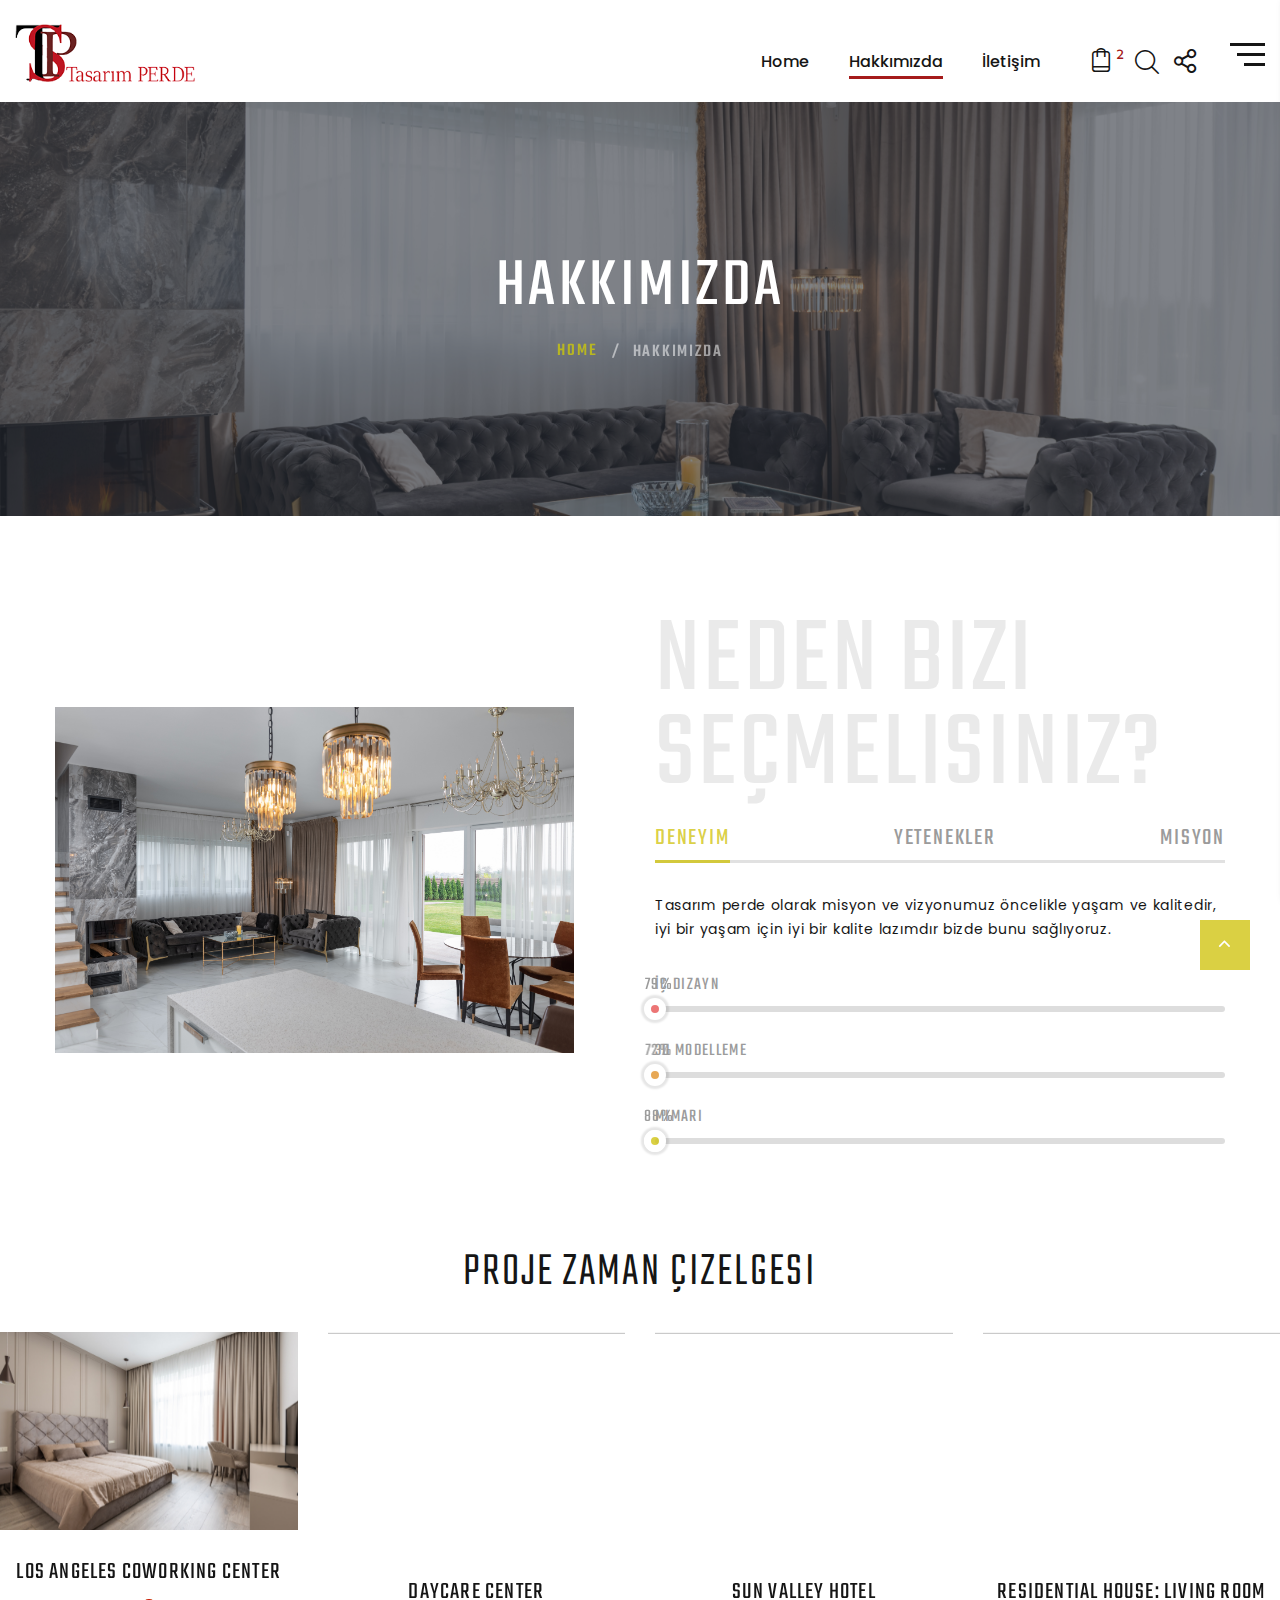
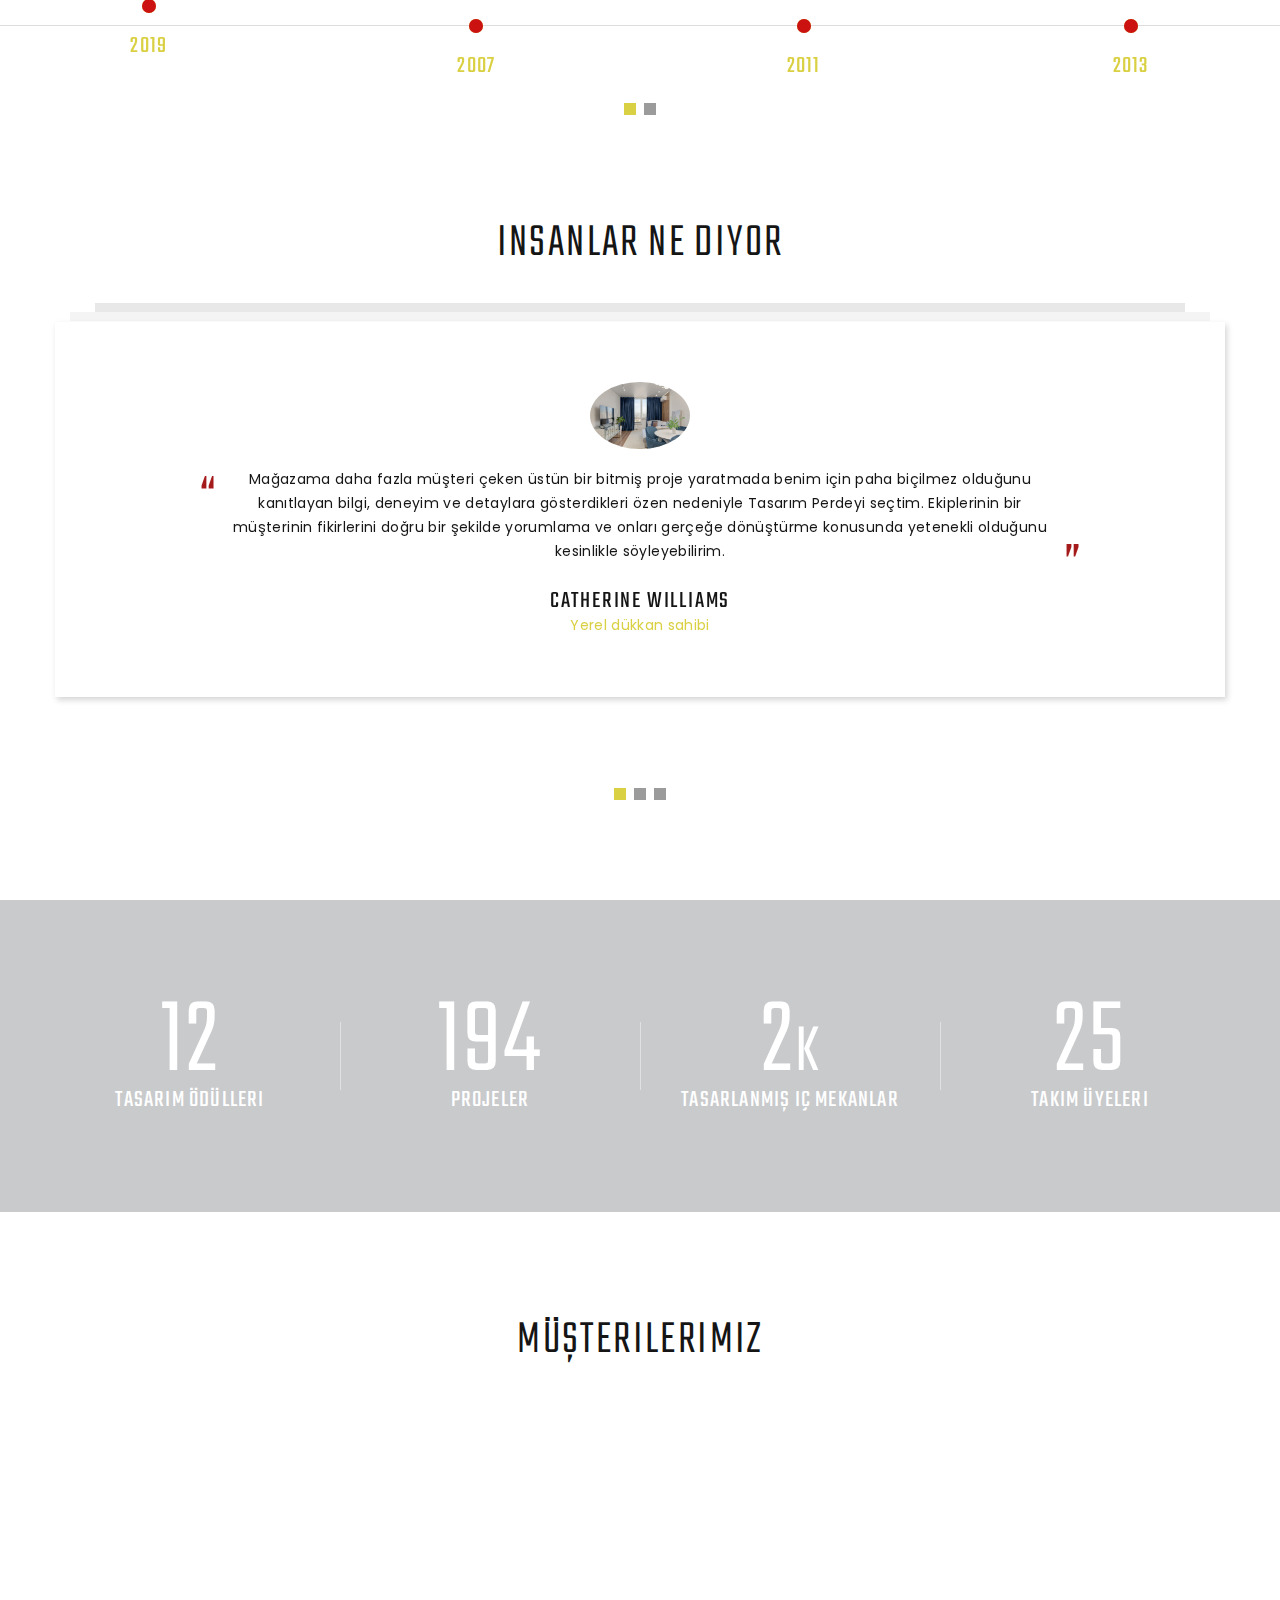
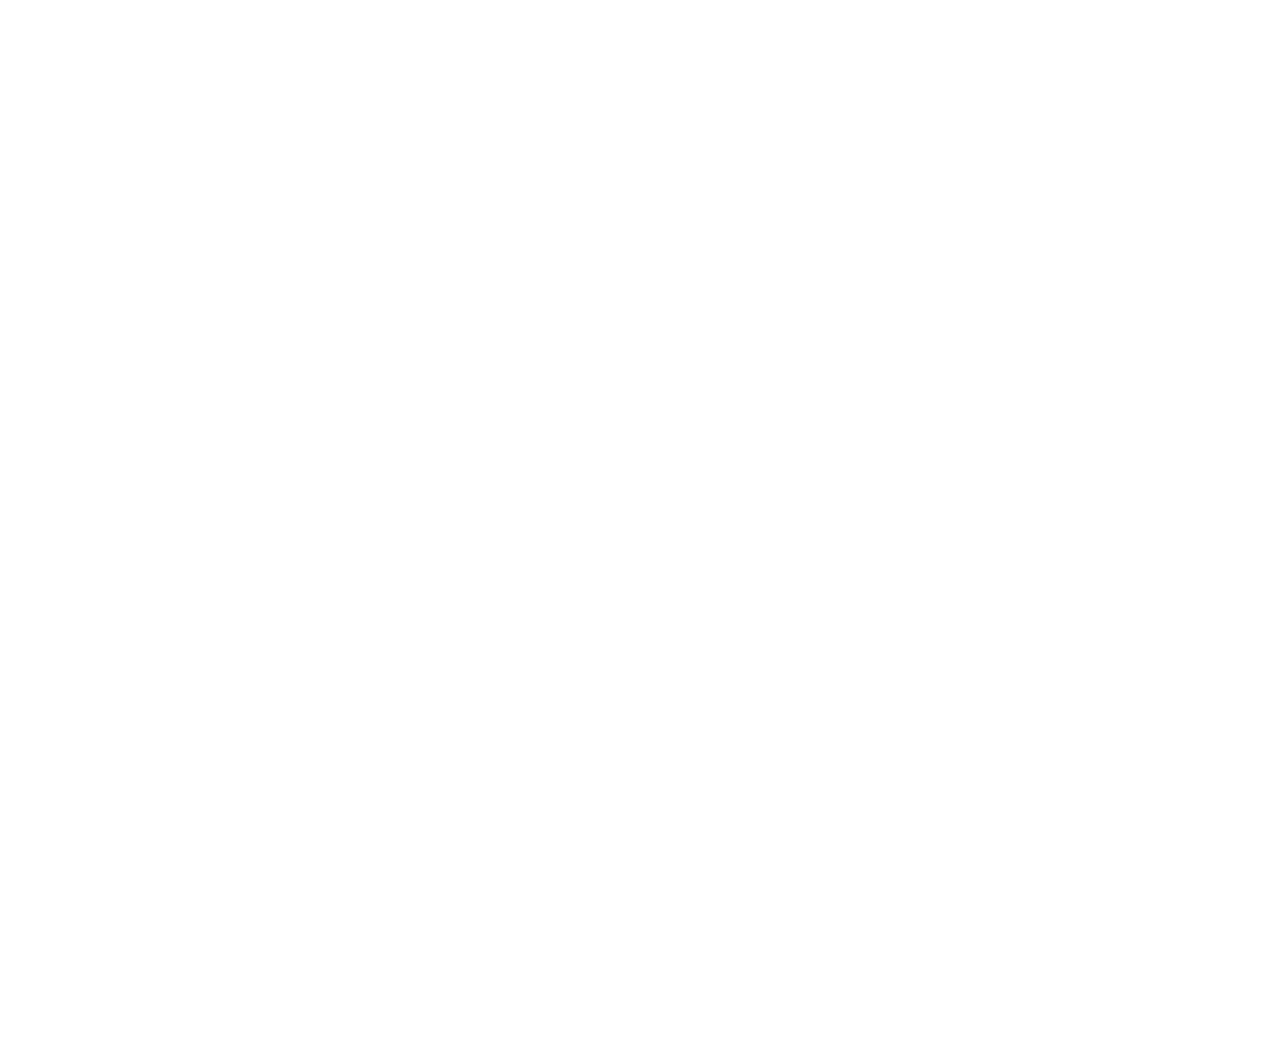
==== about-us.html @ 80cbb0f4 "tasarimperde-.github.io" ====
<!DOCTYPE html>
<html class="wide wow-animation" lang="en">
  <head>
    <title>Hakkımızda</title>
    <meta name="format-detection" content="telephone=no">
    <meta name="viewport" content="width=device-width, height=device-height, initial-scale=1.0, maximum-scale=1.0, user-scalable=0">
    <meta http-equiv="X-UA-Compatible" content="IE=edge">
    <meta charset="utf-8">
    <link rel="icon" href="images/favicon.ico" type="image/x-icon">
    <!-- Stylesheets-->
    <link rel="stylesheet" type="text/css" href="//fonts.googleapis.com/css?family=Poppins:400,500%7CTeko:300,400,500%7CMaven+Pro:500">
    <link rel="stylesheet" href="css/bootstrap.css">
    <link rel="stylesheet" href="css/fonts.css">
    <link rel="stylesheet" href="css/style.css">
    <!--[if lt IE 10]>
    <div style="background: #212121; padding: 10px 0; box-shadow: 3px 3px 5px 0 rgba(0,0,0,.3); clear: both; text-align:center; position: relative; z-index:1;"><a href="http://windows.microsoft.com/en-US/internet-explorer/"><img src="images/ie8-panel/warning_bar_0000_us.jpg" border="0" height="42" width="820" alt="You are using an outdated browser. For a faster, safer browsing Deneyim, upgrade for free today."></a></div>
    <script src="js/html5shiv.min.js"></script>
    <![endif]-->
  </head>
  <body>
    <div class="preloader">
      <div class="preloader-body">
        <div class="cssload-container"><span></span><span></span><span></span><span></span>
        </div>
      </div>
    </div>
    <div class="page">
      <!-- Top Banner<a class="section section-banner text-center d-none d-xl-block" href="https://www.templatemonster.com/intense-multipurpose-html-template.html" style="background-image: url(images/banner/banner-bg-02-1920x60.jpg); background-image: -webkit-image-set( url(images/banner/banner-bg-02-1920x60.jpg) 1x, url(images/banner/banner-bg-02-3840x120.jpg) 2x )" target="_blank"><img src="images/banner/banner-fg-02-1600x60.png" srcset="images/banner/banner-fg-02-1600x60.png 1x, images/banner/banner-fg-02-3200x120.png 2x" alt="" width="1600" height="310"></a>
      Page Header-->
      <header class="section page-header">
        <!-- RD Navbar-->
        <div class="rd-navbar-wrap">
          <nav class="rd-navbar rd-navbar-classic" data-layout="rd-navbar-fixed" data-sm-layout="rd-navbar-fixed" data-md-layout="rd-navbar-fixed" data-md-device-layout="rd-navbar-fixed" data-lg-layout="rd-navbar-static" data-lg-device-layout="rd-navbar-fixed" data-xl-layout="rd-navbar-static" data-xl-device-layout="rd-navbar-static" data-xxl-layout="rd-navbar-static" data-xxl-device-layout="rd-navbar-static" data-lg-stick-up-offset="46px" data-xl-stick-up-offset="46px" data-xxl-stick-up-offset="46px" data-lg-stick-up="true" data-xl-stick-up="true" data-xxl-stick-up="true">
            <div class="rd-navbar-main-outer">
              <div class="rd-navbar-main">
                <!-- RD Navbar Panel-->
                <div class="rd-navbar-panel">
                  <!-- RD Navbar Toggle-->
                  <button class="rd-navbar-toggle" data-rd-navbar-toggle=".rd-navbar-nav-wrap"><span></span></button>
                  <!-- RD Navbar Brand-->
                  <div class="rd-navbar-brand"><a class="brand" href="index.html"><img src="images/logo11.png" alt="" width="229" height="43"/></a></div>
                </div>
                <div class="rd-navbar-main-element">
                  <div class="rd-navbar-nav-wrap">
                    <!-- RD Navbar Basket-->
                    <div class="rd-navbar-basket-wrap">
                      <button class="rd-navbar-basket fl-bigmug-line-shopping198" data-rd-navbar-toggle=".cart-inline"><span>2</span></button>
                      <div class="cart-inline">
                        <div class="cart-inline-header">
                          <h5 class="cart-inline-title">Sepet:<span> 2</span> Ürünler</h5>
                          <h6 class="cart-inline-title">Toplam fiyat:<span> $1800</span></h6>
                        </div>
                        <div class="cart-inline-body">
                          <div class="cart-inline-item">
                            <div class="unit align-items-center">
                              <div class="unit-left"><a class="cart-inline-figure" href="#"><img src="images/pexels-max-vakhtbovych-6301174.jpg" alt="" width="100" height="100"/></a></div>
                              <div class="unit-body">
                                <h6 class="cart-inline-name"><a href="#">CB2 Coup Gri Ofis Koltuğu</a></h6>
                                <div>
                                  <div class="group-xs group-middle-custom">
                                    <div class="table-cart-stepper">
                                      <input class="form-input" type="number" data-zeros="true" value="1" min="1" max="1000"/>
                                    </div>
                                    <h6 class="cart-inline-title">$1550</h6>
                                  </div>
                                </div>
                              </div>
                            </div>
                          </div>
                          <div class="cart-inline-item">
                            <div class="unit align-items-center">
                              <div class="unit-left"><a class="cart-inline-figure" href="#"><img src="images/pexels-max-vakhtbovych-6301169.jpg" alt="" width="100" height="100"/></a></div>
                              <div class="unit-body">
                                <h6 class="cart-inline-name"><a href="#">Püsküllü Fon Perde</a></h6>
                                <div>
                                  <div class="group-xs group-middle-custom">
                                    <div class="table-cart-stepper">
                                      <input class="form-input" type="number" data-zeros="true" value="1" min="1" max="1000"/>
                                    </div>
                                    <h6 class="cart-inline-title">$1760</h6>
                                  </div>
                                </div>
                              </div>
                            </div>
                          </div>
                        </div>
                        <div class="cart-inline-footer">
                          <div class="group-sm"><a class="button button-md button-default-outline-2 button-wapasha" href="#">Go to cart</a><a class="button button-md button-primary button-pipaluk" href="#">Checkout</a></div>
                        </div>
                      </div>
                    </div>
                    <!-- RD Navbar Search-->
                    <div class="rd-navbar-search">
                      <button class="rd-navbar-search-toggle" data-rd-navbar-toggle=".rd-navbar-search"><span></span></button>
                      <form class="rd-search" action="#" method="GET">
                        <div class="form-wrap">
                          <label class="form-label" for="rd-navbar-search-form-input">Search...</label>
                          <input class="rd-navbar-search-form-input form-input" id="rd-navbar-search-form-input" type="text" name="s" autocomplete="off"/>
                        </div>
                        <button class="rd-search-form-submit fl-bigmug-line-search74" type="submit"></button>
                      </form>
                    </div>
                    <!-- RD Navbar Share-->
                    <div class="rd-navbar-share fl-bigmug-line-share27" data-rd-navbar-toggle=".rd-navbar-share-list">
                      <ul class="list-inline rd-navbar-share-list">
                        <li class="rd-navbar-share-list-item"><a class="icon fa fa-facebook" href="#"></a></li>
                        <li class="rd-navbar-share-list-item"><a class="icon fa fa-twitter" href="#"></a></li>
                        <li class="rd-navbar-share-list-item"><a class="icon fa fa-google-plus" href="#"></a></li>
                        <li class="rd-navbar-share-list-item"><a class="icon fa fa-instagram" href="#"></a></li>
                      </ul><a class="rd-navbar-basket rd-navbar-basket-mobile fl-bigmug-line-shopping198" href="cart-page.html"><span>2</span></a>
                    </div>
                    <!-- RD Navbar Nav-->
                    <ul class="rd-navbar-nav">
                      <li class="rd-nav-item"><a class="rd-nav-link" href="index.html">Home</a>
                      </li>
                      <li class="rd-nav-item active"><a class="rd-nav-link" href="about-us.html">Hakkımızda</a>
                      </li>
                      <li class="rd-nav-item"><a class="rd-nav-link" href="contact-us.html">İletişim</a>
                      </li>
                    </ul>
                  </div>
                  <div class="rd-navbar-project-hamburger" data-rd-navbar-toggle=".rd-navbar-main">
                    <div class="project-hamburger"><span class="project-hamburger-arrow-top"></span><span class="project-hamburger-arrow-center"></span><span class="project-hamburger-arrow-bottom"></span></div>
                    <div class="project-close"><span></span><span></span></div>
                  </div>
                </div>
                <div class="rd-navbar-project rd-navbar-classic-project">
                  <h4 class="text-spacing-50">Çlışmalarımız</h4>
                  <div class="rd-navbar-project-content rd-navbar-classic-project-content">
                    <div class="row" data-lightgallery="group">
                      <div class="col-12">
                        <!-- Thumbnail Classic-->
                        <article class="thumbnail thumbnail-mary">
                          <div class="thumbnail-mary-figure"><img src="images/pexels-max-vakhtbovych-6301174.jpg" alt="" width="330" height="240"/>
                          </div>
                          <div class="thumbnail-mary-caption"><a class="icon fl-bigmug-line-zoom60" href="images/pexels-max-vakhtbovych-6301174.jpg" data-lightgallery="item"><img src="images/pexels-max-vakhtbovych-6301174.jpg" alt="" width="330" height="240"/></a>
                          </div>
                        </article>
                      </div>
                      <div class="col-12">
                        <!-- Thumbnail Classic-->
                        <article class="thumbnail thumbnail-mary">
                          <div class="thumbnail-mary-figure"><img src="images/pexels-max-vakhtbovych-6301169.jpg" alt="" width="330" height="240"/>
                          </div>
                          <div class="thumbnail-mary-caption"><a class="icon fl-bigmug-line-zoom60" href="images/pexels-max-vakhtbovych-6301169.jpg" data-lightgallery="item"><img src="images/pexels-max-vakhtbovych-6301169.jpg" alt="" width="330" height="240"/></a>
                          </div>
                        </article>
                      </div>
                      <div class="col-12">
                        <!-- Thumbnail Classic-->
                        <article class="thumbnail thumbnail-mary">
                          <div class="thumbnail-mary-figure"><img src="images/pexels-max-vakhtbovych-6782473.jpg" alt="" width="330" height="240"/>
                          </div>
                          <div class="thumbnail-mary-caption"><a class="icon fl-bigmug-line-zoom60" href="images/pexels-max-vakhtbovych-6782473.jpg" data-lightgallery="item"><img src="images/pexels-max-vakhtbovych-6782473.jpg" alt="" width="330" height="240"/></a>
                          </div>
                        </article>
                      </div>
                      <div class="col-12">
                        <!-- Thumbnail Classic-->
                        <article class="thumbnail thumbnail-mary">
                          <div class="thumbnail-mary-figure"><img src="images/pexels-max-vakhtbovych-6585599.jpg" alt="" width="330" height="240"/>
                          </div>
                          <div class="thumbnail-mary-caption"><a class="icon fl-bigmug-line-zoom60" href="images/pexels-max-vakhtbovych-6585599.jpg" data-lightgallery="item"><img src="images/pexels-max-vakhtbovych-6585599.jpg" alt="" width="330" height="240"/></a>
                          </div>
                        </article>
                      </div>
                      <div class="col-12">
                        <!-- Thumbnail Classic-->
                        <article class="thumbnail thumbnail-mary">
                          <div class="thumbnail-mary-figure"><img src="images/pexels-max-vakhtbovych-6077368.jpg" alt="" width="330" height="240"/>
                          </div>
                          <div class="thumbnail-mary-caption"><a class="icon fl-bigmug-line-zoom60" href="images/pexels-max-vakhtbovych-6077368.jpg" data-lightgallery="item"><img src="images/pexels-max-vakhtbovych-6077368.jpg" alt="" width="330" height="240"/></a>
                          </div>
                        </article>
                      </div>
                    </div>
                  </div>
                </div>
              </div>
            </div>
          </nav>
        </div>
      </header>
      <!-- Breadcrumbs -->
      <section class="breadcrumbs-custom-inset">
        <div class="breadcrumbs-custom context-dark bg-overlay-60">
          <div class="container">
            <h2 class="breadcrumbs-custom-title">Hakkımızda</h2>
            <ul class="breadcrumbs-custom-path">
              <li><a href="index.html">Home</a></li>
              <li class="active">Hakkımızda</li>
            </ul>
          </div>
          <div class="box-position" style="background-image: url(images/pexels-max-vakhtbovych-6301174.jpg);"></div>
        </div>
      </section>
      <!-- Why choose us-->
      <section class="section section-sm section-first bg-default text-md-left">
        <div class="container">
          <div class="row row-50 justify-content-center align-items-xl-center">
            <div class="col-md-10 col-lg-5 col-xl-6"><img src="images/pexels-max-vakhtbovych-6301180.jpg" alt="" width="519" height="564"/>
            </div>
            <div class="col-md-10 col-lg-7 col-xl-6">
              <h1 class="text-spacing-25 font-weight-normal title-opacity-9">Neden bizi seçmelisiniz?</h1>
              <!-- Bootstrap tabs-->
              <div class="tabs-custom tabs-horizontal tabs-line" id="tabs-4">
                <!-- Nav tabs-->
                <ul class="nav nav-tabs">
                  <li class="nav-item" role="presentation"><a class="nav-link active" href="#tabs-4-1" data-toggle="tab">Deneyim</a></li>
                  <li class="nav-item" role="presentation"><a class="nav-link" href="#tabs-4-2" data-toggle="tab">Yetenekler</a></li>
                  <li class="nav-item" role="presentation"><a class="nav-link" href="#tabs-4-3" data-toggle="tab">Misyon</a></li>
                </ul>
                <!-- Tab panes-->
                <div class="tab-content">
                  <div class="tab-pane fade show active" id="tabs-4-1">
                    <p>Tasarım perde olarak misyon ve vizyonumuz öncelikle yaşam ve kalitedir, iyi bir yaşam için iyi bir kalite lazımdır bizde bunu sağlıyoruz.</p>
                    <!-- Linear progress bar-->
                    <article class="progress-linear progress-secondary">
                      <div class="progress-header">
                        <p>İç dizayn</p>
                      </div>
                      <div class="progress-bar-linear-wrap">
                        <div class="progress-bar-linear"><span class="progress-value">79</span><span class="progress-marker"></span></div>
                      </div>
                    </article>
                    <!-- Linear progress bar-->
                    <article class="progress-linear progress-orange">
                      <div class="progress-header">
                        <p>3D modelleme</p>
                      </div>
                      <div class="progress-bar-linear-wrap">
                        <div class="progress-bar-linear"><span class="progress-value">72</span><span class="progress-marker"></span></div>
                      </div>
                    </article>
                    <!-- Linear progress bar-->
                    <article class="progress-linear">
                      <div class="progress-header">
                        <p>Mimari</p>
                      </div>
                      <div class="progress-bar-linear-wrap">
                        <div class="progress-bar-linear"><span class="progress-value">88</span><span class="progress-marker"></span></div>
                      </div>
                    </article>
                  </div>
                  <div class="tab-pane fade" id="tabs-4-2">
                    <div class="row row-40 justify-content-center text-center inset-top-10">
                      <div class="col-sm-4">
                        <!-- Circle Progress Bar-->
                        <div class="progress-bar-circle" data-value="0.87" data-gradient="#ec7575" data-empty-fill="transparent" data-size="150" data-thickness="12" data-reverse="true"><span></span></div>
                        <p class="progress-bar-circle-title">İç dizayn</p>
                      </div>
                      <div class="col-sm-4">
                        <!-- Circle Progress Bar-->
                        <div class="progress-bar-circle" data-value="0.74" data-gradient="#e7a855" data-empty-fill="transparent" data-size="150" data-thickness="12" data-reverse="true"><span></span></div>
                        <p class="progress-bar-circle-title">Mimari</p>
                      </div>
                      <div class="col-sm-4">
                        <!-- Circle Progress Bar-->
                        <div class="progress-bar-circle" data-value="0.99" data-gradient="#50ba87" data-empty-fill="transparent" data-size="150" data-thickness="12" data-reverse="true"><span></span></div>
                        <p class="progress-bar-circle-title">Alan planlaması</p>
                      </div>
                    </div>
                    <div class="group-md group-middle"><a class="button button-width-xl-230 button-primary button-pipaluk" href="#">Get in touch</a><a class="button button-width-xl-310 button-default-outline button-wapasha" href="#">Sunumu indir</a></div>
                  </div>
                  <div class="tab-pane fade" id="tabs-4-3">
                    <p>Misyonumuz basit; ilham ve tasarım yoluyla güzel evler ve ortamlar yaratmak için insanlarla birlikte çalışmak. Sizi ve projenizi anlamak için zaman ayıracağız ve ardından size uygun bir plan tasarlayacağız.</p>
                    <div class="text-center text-sm-left offset-top-30">
                      <ul class="row-16 list-0 list-custom list-marked list-marked-sm list-marked-secondary">
                        <li>İç dizayn</li>
                        <li>Alan planlaması</li>
                        <li>Dekorasyon hizmetleri</li>
                        <li>Boya danışmanlığı</li>
                        <li>Mobilya seçimleri</li>
                        <li>oda düzenleri</li>
                      </ul>
                    </div>
                    <div class="group-md group-middle"><a class="button button-width-xl-230 button-primary button-pipaluk" href="#">Get in touch</a><a class="button button-width-xl-310 button-default-outline button-wapasha" href="#">Sunumu indir</a></div>
                  </div>
                </div>
              </div>
            </div>
          </div>
        </div>
      </section>

      <!-- Latest Projeler-->
      <section class="section section-sm section-fluid bg-default">
        <div class="container">
          <h3>Proje zaman çizelgesi</h3>
        </div>
        <!-- Owl Carousel-->
        <div class="owl-carousel owl-classic owl-timeline" data-items="1" data-md-items="2" data-lg-items="3" data-xl-items="4" data-margin="30" data-autoplay="true" data-nav="true" data-dots="true">
          <div class="owl-item">
            <!-- Thumbnail Classic-->
            <article class="thumbnail thumbnail-mary thumbnail-md">
              <div class="thumbnail-mary-figure"><img src="images/pexels-max-vakhtbovych-6782473.jpg" alt="" width="420" height="308"/>
              </div>
              <div class="thumbnail-mary-caption"><a class="icon fl-bigmug-line-zoom60" href="images/pexels-max-vakhtbovych-6782473.jpg" data-lightgallery="item"><img src="images/pexels-max-vakhtbovych-6782473.jpg" alt="" width="420" height="308"/></a>
              </div>
            </article>
            <div class="thumbnail-mary-description">
              <h5 class="thumbnail-mary-project"><a href="#">Los Angeles coworking center</a></h5><span class="thumbnail-mary-decor"></span>
              <h5 class="thumbnail-mary-time">
                <time datetime="2019">2019</time>
              </h5>
            </div>
          </div>
          <div class="owl-item">
            <!-- Thumbnail Classic-->
            <article class="thumbnail thumbnail-mary thumbnail-md">
              <div class="thumbnail-mary-figure"><img src="images/pexels-max-vakhtbovych-7061404.jpg" alt="" width="420" height="308"/>
              </div>
              <div class="thumbnail-mary-caption"><a class="icon fl-bigmug-line-zoom60" href="images/pexels-max-vakhtbovych-7061404.jpg" data-lightgallery="item"><img src="images/pexels-max-vakhtbovych-7061404.jpg" alt="" width="420" height="308"/></a>
              </div>
            </article>
            <div class="thumbnail-mary-description">
              <h5 class="thumbnail-mary-project"><a href="#">daycare center</a></h5><span class="thumbnail-mary-decor"></span>
              <h5 class="thumbnail-mary-time">
                <time datetime="2007">2007</time>
              </h5>
            </div>
          </div>
          <div class="owl-item">
            <!-- Thumbnail Classic-->
            <article class="thumbnail thumbnail-mary thumbnail-md">
              <div class="thumbnail-mary-figure"><img src="images/pexels-max-vakhtbovych-6957097.jpg" alt="" width="420" height="308"/>
              </div>
              <div class="thumbnail-mary-caption"><a class="icon fl-bigmug-line-zoom60" href="images/pexels-max-vakhtbovych-6957097.jpg" data-lightgallery="item"><img src="images/pexels-max-vakhtbovych-6957097.jpg" alt="" width="420" height="308"/></a>
              </div>
            </article>
            <div class="thumbnail-mary-description">
              <h5 class="thumbnail-mary-project"><a href="#">Sun valley hotel</a></h5><span class="thumbnail-mary-decor"></span>
              <h5 class="thumbnail-mary-time">
                <time datetime="2011">2011</time>
              </h5>
            </div>
          </div>
          <div class="owl-item">
            <!-- Thumbnail Classic-->
            <article class="thumbnail thumbnail-mary thumbnail-md">
              <div class="thumbnail-mary-figure"><img src="images/pexels-max-vakhtbovych-6058444.jpg" alt="" width="420" height="308"/>
              </div>
              <div class="thumbnail-mary-caption"><a class="icon fl-bigmug-line-zoom60" href="images/pexels-max-vakhtbovych-6058444.jpg" data-lightgallery="item"><img src="images/pexels-max-vakhtbovych-6058444.jpg" alt="" width="420" height="308"/></a>
              </div>
            </article>
            <div class="thumbnail-mary-description">
              <h5 class="thumbnail-mary-project"><a href="#">Residential house: living room</a></h5><span class="thumbnail-mary-decor"></span>
              <h5 class="thumbnail-mary-time">
                <time datetime="2013">2013</time>
              </h5>
            </div>
          </div>
          <div class="owl-item">
            <!-- Thumbnail Classic-->
            <article class="thumbnail thumbnail-mary thumbnail-md">
              <div class="thumbnail-mary-figure"><img src="images/pexels-max-vakhtbovych-8082311.jpg" alt="" width="420" height="308"/>
              </div>
              <div class="thumbnail-mary-caption"><a class="icon fl-bigmug-line-zoom60" href="images/pexels-max-vakhtbovych-8082311.jpg" data-lightgallery="item"><img src="images/pexels-max-vakhtbovych-8082311.jpg" alt="" width="420" height="308"/></a>
              </div>
            </article>
            <div class="thumbnail-mary-description">
              <h5 class="thumbnail-mary-project"><a href="#">Social Center</a></h5><span class="thumbnail-mary-decor"></span>
              <h5 class="thumbnail-mary-time">
                <time datetime="2014">2014</time>
              </h5>
            </div>
          </div>
          <div class="owl-item">
            <!-- Thumbnail Classic-->
            <article class="thumbnail thumbnail-mary thumbnail-md">
              <div class="thumbnail-mary-figure"><img src="images/pexels-cottonbro-studio-7507134.jpg" alt="" width="420" height="308"/>
              </div>
              <div class="thumbnail-mary-caption"><a class="icon fl-bigmug-line-zoom60" href="images/pexels-cottonbro-studio-7507134.jpg" data-lightgallery="item"><img src="images/pexels-cottonbro-studio-7507134.jpg" alt="" width="420" height="308"/></a>
              </div>
            </article>
            <div class="thumbnail-mary-description">
              <h5 class="thumbnail-mary-project"><a href="#">Small Kitchen</a></h5><span class="thumbnail-mary-decor"></span>
              <h5 class="thumbnail-mary-time">
                <time datetime="2017">2017</time>
              </h5>
            </div>
          </div>
        </div>
      </section>

      <!-- insanlar ne diyor-->
      <section class="section section-sm section-last bg-default">
        <div class="container">
          <h3>insanlar ne diyor</h3>
          <!-- Owl Carousel-->
          <div class="owl-carousel owl-modern" data-items="1" data-stage-padding="15" data-margin="30" data-dots="true" data-animation-in="fadeIn" data-animation-out="fadeOut" data-autoplay="true">
            <!-- Quote Lisa-->
            <article class="quote-lisa">
              <div class="quote-lisa-body"><a class="quote-lisa-figure" href="#"><img class="img-circles" src="images/pexels-max-vakhtbovych-11701153.jpg" alt="" width="100" height="100"/></a>
                <div class="quote-lisa-text">
                  <p class="q">Mağazama daha fazla müşteri çeken üstün bir bitmiş proje yaratmada benim için paha biçilmez olduğunu kanıtlayan bilgi, deneyim ve detaylara gösterdikleri özen nedeniyle Tasarım Perdeyi seçtim. Ekiplerinin bir müşterinin fikirlerini doğru bir şekilde yorumlama ve onları gerçeğe dönüştürme konusunda yetenekli olduğunu kesinlikle söyleyebilirim.</p>
                </div>
                <h5 class="quote-lisa-cite"><a href="#">Catherine Williams</a></h5>
                <p class="quote-lisa-status">Yerel dükkan sahibi</p>
              </div>
            </article>
            <!-- Quote Lisa-->
            <article class="quote-lisa">
              <div class="quote-lisa-body"><a class="quote-lisa-figure" href="#"><img class="img-circles" src="images/pexels-vlada-karpovich-7902907.jpg" alt="" width="100" height="100"/></a>
                <div class="quote-lisa-text">
                  <p class="q">Bu ajans bana şiddetle tavsiye edildi. Bu firmanın masaya getirdiği hassasiyet, bilgi, vizyon ve nihai uygulama muazzamdı. Müşterileri için sürekli olarak en yüksek kalitenin yanı sıra estetik açıdan güzel çözümler sunan ekipte son derece yetenekli tasarımcılara sahipler.</p>
                </div>
                <h5 class="quote-lisa-cite"><a href="#">Rupert Wood</a></h5>
                <p class="quote-lisa-status">ev sahibi</p>
              </div>
            </article>
            <!-- Quote Lisa-->
            <article class="quote-lisa">
              <div class="quote-lisa-body"><a class="quote-lisa-figure" href="#"><img class="img-circles" src="images/pexels-alexandros-chatzidimos-3652784.jpg" alt="" width="100" height="100"/></a>
                <div class="quote-lisa-text">
                  <p class="q">Profesyonel rehberliğiniz bana beklentilerimin çok ötesinde sonuçlar verdi. Müşterilerim, İç dizaynın yarattığı eğlenceli, rahatlatıcı ortamın tadını sonuna kadar çıkarıyor. Fikirlerimi hayata geçirmeme ve kendi çalışma alanımı yeni ve harika bir şeye dönüştürmeme yardım ettiğiniz için teşekkür ederim!</p>
                </div>
                <h5 class="quote-lisa-cite"><a href="#">Samantha Brown</a></h5>
                <p class="quote-lisa-status">Serbest çalışan</p>
              </div>
            </article>
          </div>
        </div>
      </section>

      <!-- Counter Classic-->
      <section class="section section-fluid bg-default">
        <div class="parallax-container" data-parallax-img="images/bg-counter-2.jpg">
          <div class="parallax-content section-xl context-dark bg-overlay-26">
            <div class="container">
              <div class="row row-50 justify-content-center border-classic">
                <div class="col-sm-6 col-md-5 col-lg-3">
                  <div class="counter-classic">
                    <div class="counter-classic-number"><span class="counter">12</span>
                    </div>
                    <h5 class="counter-classic-title">Tasarım ödülleri</h5>
                  </div>
                </div>
                <div class="col-sm-6 col-md-5 col-lg-3">
                  <div class="counter-classic">
                    <div class="counter-classic-number"><span class="counter">194</span>
                    </div>
                    <h5 class="counter-classic-title">Projeler</h5>
                  </div>
                </div>
                <div class="col-sm-6 col-md-5 col-lg-3">
                  <div class="counter-classic">
                    <div class="counter-classic-number"><span class="counter">2</span><span class="symbol">k</span>
                    </div>
                    <h5 class="counter-classic-title">Tasarlanmış iç mekanlar</h5>
                  </div>
                </div>
                <div class="col-sm-6 col-md-5 col-lg-3">
                  <div class="counter-classic">
                    <div class="counter-classic-number"><span class="counter">25</span>
                    </div>
                    <h5 class="counter-classic-title">Takım üyeleri</h5>
                  </div>
                </div>
              </div>
            </div>
          </div>
        </div>
      </section>

      <!-- Müşterilerimiz-->
      <section class="section section-xl bg-default">
        <div class="container">
          <h3>Müşterilerimiz</h3>
          <div class="row row-30 row-sm">
            <div class="col-sm-6 col-md-4 col-xl-3 wow fadeInDown" data-wow-delay=".3s"><a class="clients-classic" href="#"><img src="images/pexels-max-vakhtbovych-7061404.jpg" alt="" width="270" height="145"/></a></div>
            <div class="col-sm-6 col-md-4 col-xl-3 wow fadeInDown" data-wow-delay=".2s"><a class="clients-classic" href="#"><img src="images/pexels-alexandros-chatzidimos-3652784.jpg" alt="" width="270" height="145"/></a></div>
            <div class="col-sm-6 col-md-4 col-xl-3 wow fadeInDown" data-wow-delay=".1s"><a class="clients-classic" href="#"><img src="images/pexels-max-vakhtbovych-6301174.jpg" alt="" width="270" height="145"/></a></div>
            <div class="col-sm-6 col-md-4 col-xl-3 wow fadeInDown"><a class="clients-classic" href="#"><img src="images/pexels-max-vakhtbovych-6301169.jpg" alt="" width="270" height="145"/></a></div>
            <div class="col-sm-6 col-md-4 col-xl-3 wow fadeInUp"><a class="clients-classic" href="#"><img src="images/pexels-max-vakhtbovych-7018834.jpg" alt="" width="270" height="145"/></a></div>
            <div class="col-sm-6 col-md-4 col-xl-3 wow fadeInUp" data-wow-delay=".1s"><a class="clients-classic" href="#"><img src="images/pexels-max-vakhtbovych-6585598.png" alt="" width="270" height="145"/></a></div>
            <div class="col-sm-6 col-md-4 col-xl-3 wow fadeInUp" data-wow-delay=".2s"><a class="clients-classic" href="#"><img src="images/pexels-max-vakhtbovych-6782473.jpg" alt="" width="270" height="145"/></a></div>
            <div class="col-sm-6 col-md-4 col-xl-3 wow fadeInUp" data-wow-delay=".3s"><a class="clients-classic" href="#"><img src="images/pexels-max-vakhtbovych-6077368.jpg" alt="" width="270" height="145"/></a></div>
          </div>
        </div>
      </section>

      <!-- Bottom Banner--<a class="section-banner" href="https://www.templatemonster.com/intense-multipurpose-html-template.html" style="background-image: url(images/banner/banner-bg-01-1920x310.jpg); background-image: -webkit-image-set( url(images/banner/banner-bg-01-1920x310.jpg) 1x, url(images/banner/banner-bg-01-3840x620.jpg) 2x )" target="_blank"><img src="images/banner/banner-fg-01-1600x310.png" srcset="images/banner/banner-fg-01-1600x310.png 1x, images/banner/banner-fg-01-3200x620.png 2x" alt="" width="1600" height="310"></a>
      - Page Footer-->
      <footer class="section section-fluid footer-classic">
        <div class="container-fluid">
          <div class="row row-30 justify-content-center">
            <div class="col-md-10 col-lg-12 col-xl-4 wow fadeInRight">
              <div class="box-footer box-footer-small">
                <div class="footer-brand"><a href="index.html"><img src="images/logo11.png" alt="" width="229" height="43"/></a></div>
                <p class="text-width-medium">Tasarım stüdyomuz, müşterilerin akıllıca kararlar almasına ve maliyetli hatalardan kaçınmasına yardımcı olur. Tasarımcılarımızın ve mimarlarımızın hayalinizdeki alanı gerçeğe dönüştürmesine izin verin.</p>
                <div class="contact-classic">
                  <div class="contact-classic-item">
                    <div class="unit align-items-center">
                      <div class="unit-left">
                        <h6 class="contact-classic-title">Adres</h6>
                      </div>
                      <div class="unit-body contact-classic-link"><a href="#">İstanbul Sancaktepe Atayolu cad. no.141/B</a></div>
                    </div>
                  </div>
                  <div class="contact-classic-item">
                    <div class="unit align-items-center">
                      <div class="unit-left">
                        <h6 class="contact-classic-title">Telefon</h6>
                      </div>
                      <div class="unit-body contact-classic-link"><a href="tel:#">+90 555 803 59 67</a>, <a href="tel:#"> +1 323-888-4554</a>
                      </div>
                    </div>
                  </div>
                  <div class="contact-classic-item">
                    <div class="unit align-items-center">
                      <div class="unit-left">
                        <h6 class="contact-classic-title">E-mails</h6>
                      </div>
                      <div class="unit-body contact-classic-link"><a href="mailto:#"> atesb476@gmail.com</a>, <a href="mailto:#"> mail@demolink.org</a>
                      </div>
                    </div>
                  </div>
                </div>
                <ul class="list-inline list-inline-sm footer-social-list">
                  <li><a class="icon fa fa-facebook" href="#"></a></li>
                  <li><a class="icon fa fa-twitter" href="#"></a></li>
                  <li><a class="icon fa fa-google-plus" href="#"></a></li>
                  <li><a class="icon fa fa-instagram" href="#"></a></li>
                </ul>
              </div>
            </div>
            <div class="col-md-10 col-lg-6 col-xl-4 wow fadeInRight" data-wow-delay=".1s">
              <div class="box-footer">
                <h3 class="font-weight-normal">Sorular? Bize Ulaşın</h3>
                <form class="rd-form rd-mailform" data-form-output="form-output-global" data-form-type="contact" method="post" action="bat/rd-mailform.php">
                  <div class="form-wrap">
                    <input class="form-input" id="contact-name-6" type="text" name="name" data-constraints="@Required"/>
                    <label class="form-label" for="contact-name-6">Name</label>
                  </div>
                  <div class="form-wrap">
                    <input class="form-input" id="contact-email-6" type="email" name="email" data-constraints="@Email @Required"/>
                    <label class="form-label" for="contact-email-6">E-mail</label>
                  </div>
                  <div class="form-wrap">
                    <label class="form-label" for="contact-message-6">Message</label>
                    <textarea class="form-input" id="contact-message-6" name="message" data-constraints="@Required"></textarea>
                  </div>
                  <button class="button button-block button-ujarak button-secondary" type="submit">Send Message</button>
                </form>
              </div>
            </div>
            <div class="col-md-10 col-lg-6 col-xl-4 wow fadeInRight" data-wow-delay=".2s">
              <div class="box-footer">
                <h3 class="font-weight-normal">See how we work</h3>
                <ul class="footer-list-category">
                  <li class="heading-5"><a href="#">Ev tasarımı<span></span></a></li>
                  <li class="heading-5"><a href="#">ticari tasarım<span></span></a></li>
                  <li class="heading-5"><a href="#">ofis tasarımı<span></span></a></li>
                  <li class="heading-5"><a href="#">istişareler<span></span></a></li>
                  <li class="heading-5"><a href="#">Mimar hizmetleri<span></span></a></li>
                </ul>
              </div>
            </div>
          </div>
        </div>
        <div class="container footer-bottom-panel wow fadeInUp">
          <!-- Rights-->
          <p class="rights"><span>&copy;&nbsp;</span><span class="copyright-year"></span> <span>Tasarım Perde</span>. All rights reserved. <span> Design&nbsp;by&nbsp;<a href="https://www.instagram.com/tasarim_perde/">Tasarım perde</a></span>
          </p>
        </div>
      </footer>
    </div>
    <!-- Global Mailform Output-->
    <div class="snackbars" id="form-output-global"></div>
    <!-- Javascript-->
    <script src="js/core.min.js"></script>
    <script src="js/script.js"></script>
  </body>
</html>
---- css/fonts.css ----
/*
*
* Fonts
*//*
*
* Font Awesome Icons 4.7.0
* --------------------------------------------------
*/@font-face {	font-family: 'FontAwesome';	src: url("../fonts/fontawesome-webfont.eot?v=4.7.0");	src: url("../fonts/fontawesome-webfont.eot?#iefix&v=4.7.0") format("embedded-opentype"), url("../fonts/fontawesome-webfont.woff2?v=4.7.0") format("woff2"), url("../fonts/fontawesome-webfont.woff?v=4.7.0") format("woff"), url("../fonts/fontawesome-webfont.ttf?v=4.7.0") format("truetype"), url("../fonts/fontawesome-webfont.svg?v=4.7.0#fontawesomeregular") format("svg");	font-weight: normal;	font-style: normal;}.fa {	display: inline-block;	font-family: 'FontAwesome';	font-size: inherit;	text-rendering: auto;	-webkit-font-smoothing: antialiased;	-moz-osx-font-smoothing: grayscale;}[class*='fa-']:before {	font-weight: 400;	font-family: 'FontAwesome';}/* makes the font 33% larger relative to the icon container */.fa-lg {	font-size: 1.33333333em;	line-height: 0.75em;	vertical-align: -15%;}.fa-2x {	font-size: 2em;}.fa-3x {	font-size: 3em;}.fa-4x {	font-size: 4em;}.fa-5x {	font-size: 5em;}.fa-fw {	width: 1.28571429em;	text-align: center;}.fa-ul {	padding-left: 0;	margin-left: 2.14285714em;	list-style-type: none;}.fa-ul > li {	position: relative;}.fa-li {	position: absolute;	left: -2.14285714em;	width: 2.14285714em;	top: 0.14285714em;	text-align: center;}.fa-li.fa-lg {	left: -1.85714286em;}.fa-border {	padding: .2em .25em .15em;	border: solid 0.08em #eeeeee;	border-radius: .1em;}.fa-pull-left {	float: left;}.fa-pull-right {	float: right;}.fa.fa-pull-left {	margin-right: .3em;}.fa.fa-pull-right {	margin-left: .3em;}/* Deprecated as of 4.4.0 */.pull-right {	float: right;}.pull-left {	float: left;}.fa.pull-left {	margin-right: .3em;}.fa.pull-right {	margin-left: .3em;}.fa-spin {	-webkit-animation: fa-spin 2s infinite linear;	animation: fa-spin 2s infinite linear;}.fa-pulse {	-webkit-animation: fa-spin 1s infinite steps(8);	animation: fa-spin 1s infinite steps(8);}@-webkit-keyframes fa-spin {	0% {		-webkit-transform: rotate(0deg);		transform: rotate(0deg);	}	100% {		-webkit-transform: rotate(359deg);		transform: rotate(359deg);	}}@keyframes fa-spin {	0% {		-webkit-transform: rotate(0deg);		transform: rotate(0deg);	}	100% {		-webkit-transform: rotate(359deg);		transform: rotate(359deg);	}}.fa-rotate-90 {	-ms-filter: "progid:DXImageTransform.Microsoft.BasicImage(rotation=1)";	-webkit-transform: rotate(90deg);	-ms-transform: rotate(90deg);	transform: rotate(90deg);}.fa-rotate-180 {	-ms-filter: "progid:DXImageTransform.Microsoft.BasicImage(rotation=2)";	-webkit-transform: rotate(180deg);	-ms-transform: rotate(180deg);	transform: rotate(180deg);}.fa-rotate-270 {	-ms-filter: "progid:DXImageTransform.Microsoft.BasicImage(rotation=3)";	-webkit-transform: rotate(270deg);	-ms-transform: rotate(270deg);	transform: rotate(270deg);}.fa-flip-horizontal {	-ms-filter: "progid:DXImageTransform.Microsoft.BasicImage(rotation=0, mirror=1)";	-webkit-transform: scale(-1, 1);	-ms-transform: scale(-1, 1);	transform: scale(-1, 1);}.fa-flip-vertical {	-ms-filter: "progid:DXImageTransform.Microsoft.BasicImage(rotation=2, mirror=1)";	-webkit-transform: scale(1, -1);	-ms-transform: scale(1, -1);	transform: scale(1, -1);}:root .fa-rotate-90,:root .fa-rotate-180,:root .fa-rotate-270,:root .fa-flip-horizontal,:root .fa-flip-vertical {	filter: none;}.fa-stack {	position: relative;	display: inline-block;	width: 2em;	height: 2em;	line-height: 2em;	vertical-align: middle;}.fa-stack-1x,.fa-stack-2x {	position: absolute;	left: 0;	width: 100%;	text-align: center;}.fa-stack-1x {	line-height: inherit;}.fa-stack-2x {	font-size: 2em;}.fa-inverse {	color: #ffffff;}/* Font Awesome uses the Unicode Private Use Area (PUA) to ensure screen
   readers do not read off random characters that represent icons */.fa-glass:before {	content: "\f000";}.fa-music:before {	content: "\f001";}.fa-search:before {	content: "\f002";}.fa-envelope-o:before {	content: "\f003";}.fa-heart:before {	content: "\f004";}.fa-star:before {	content: "\f005";}.fa-star-o:before {	content: "\f006";}.fa-user:before {	content: "\f007";}.fa-film:before {	content: "\f008";}.fa-th-large:before {	content: "\f009";}.fa-th:before {	content: "\f00a";}.fa-th-list:before {	content: "\f00b";}.fa-check:before {	content: "\f00c";}.fa-remove:before,.fa-close:before,.fa-times:before {	content: "\f00d";}.fa-search-plus:before {	content: "\f00e";}.fa-search-minus:before {	content: "\f010";}.fa-power-off:before {	content: "\f011";}.fa-signal:before {	content: "\f012";}.fa-gear:before,.fa-cog:before {	content: "\f013";}.fa-trash-o:before {	content: "\f014";}.fa-home:before {	content: "\f015";}.fa-file-o:before {	content: "\f016";}.fa-clock-o:before {	content: "\f017";}.fa-road:before {	content: "\f018";}.fa-download:before {	content: "\f019";}.fa-arrow-circle-o-down:before {	content: "\f01a";}.fa-arrow-circle-o-up:before {	content: "\f01b";}.fa-inbox:before {	content: "\f01c";}.fa-play-circle-o:before {	content: "\f01d";}.fa-rotate-right:before,.fa-repeat:before {	content: "\f01e";}.fa-refresh:before {	content: "\f021";}.fa-list-alt:before {	content: "\f022";}.fa-lock:before {	content: "\f023";}.fa-flag:before {	content: "\f024";}.fa-headphones:before {	content: "\f025";}.fa-volume-off:before {	content: "\f026";}.fa-volume-down:before {	content: "\f027";}.fa-volume-up:before {	content: "\f028";}.fa-qrcode:before {	content: "\f029";}.fa-barcode:before {	content: "\f02a";}.fa-tag:before {	content: "\f02b";}.fa-tags:before {	content: "\f02c";}.fa-book:before {	content: "\f02d";}.fa-bookmark:before {	content: "\f02e";}.fa-print:before {	content: "\f02f";}.fa-camera:before {	content: "\f030";}.fa-font:before {	content: "\f031";}.fa-bold:before {	content: "\f032";}.fa-italic:before {	content: "\f033";}.fa-text-height:before {	content: "\f034";}.fa-text-width:before {	content: "\f035";}.fa-align-left:before {	content: "\f036";}.fa-align-center:before {	content: "\f037";}.fa-align-right:before {	content: "\f038";}.fa-align-justify:before {	content: "\f039";}.fa-list:before {	content: "\f03a";}.fa-dedent:before,.fa-outdent:before {	content: "\f03b";}.fa-indent:before {	content: "\f03c";}.fa-video-camera:before {	content: "\f03d";}.fa-photo:before,.fa-image:before,.fa-picture-o:before {	content: "\f03e";}.fa-pencil:before {	content: "\f040";}.fa-map-marker:before {	content: "\f041";}.fa-adjust:before {	content: "\f042";}.fa-tint:before {	content: "\f043";}.fa-edit:before,.fa-pencil-square-o:before {	content: "\f044";}.fa-share-square-o:before {	content: "\f045";}.fa-check-square-o:before {	content: "\f046";}.fa-arrows:before {	content: "\f047";}.fa-step-backward:before {	content: "\f048";}.fa-fast-backward:before {	content: "\f049";}.fa-backward:before {	content: "\f04a";}.fa-play:before {	content: "\f04b";}.fa-pause:before {	content: "\f04c";}.fa-stop:before {	content: "\f04d";}.fa-forward:before {	content: "\f04e";}.fa-fast-forward:before {	content: "\f050";}.fa-step-forward:before {	content: "\f051";}.fa-eject:before {	content: "\f052";}.fa-chevron-left:before {	content: "\f053";}.fa-chevron-right:before {	content: "\f054";}.fa-plus-circle:before {	content: "\f055";}.fa-minus-circle:before {	content: "\f056";}.fa-times-circle:before {	content: "\f057";}.fa-check-circle:before {	content: "\f058";}.fa-question-circle:before {	content: "\f059";}.fa-info-circle:before {	content: "\f05a";}.fa-crosshairs:before {	content: "\f05b";}.fa-times-circle-o:before {	content: "\f05c";}.fa-check-circle-o:before {	content: "\f05d";}.fa-ban:before {	content: "\f05e";}.fa-arrow-left:before {	content: "\f060";}.fa-arrow-right:before {	content: "\f061";}.fa-arrow-up:before {	content: "\f062";}.fa-arrow-down:before {	content: "\f063";}.fa-mail-forward:before,.fa-share:before {	content: "\f064";}.fa-expand:before {	content: "\f065";}.fa-compress:before {	content: "\f066";}.fa-plus:before {	content: "\f067";}.fa-minus:before {	content: "\f068";}.fa-asterisk:before {	content: "\f069";}.fa-exclamation-circle:before {	content: "\f06a";}.fa-gift:before {	content: "\f06b";}.fa-leaf:before {	content: "\f06c";}.fa-fire:before {	content: "\f06d";}.fa-eye:before {	content: "\f06e";}.fa-eye-slash:before {	content: "\f070";}.fa-warning:before,.fa-exclamation-triangle:before {	content: "\f071";}.fa-plane:before {	content: "\f072";}.fa-calendar:before {	content: "\f073";}.fa-random:before {	content: "\f074";}.fa-comment:before {	content: "\f075";}.fa-magnet:before {	content: "\f076";}.fa-chevron-up:before {	content: "\f077";}.fa-chevron-down:before {	content: "\f078";}.fa-retweet:before {	content: "\f079";}.fa-shopping-cart:before {	content: "\f07a";}.fa-folder:before {	content: "\f07b";}.fa-folder-open:before {	content: "\f07c";}.fa-arrows-v:before {	content: "\f07d";}.fa-arrows-h:before {	content: "\f07e";}.fa-bar-chart-o:before,.fa-bar-chart:before {	content: "\f080";}.fa-twitter-square:before {	content: "\f081";}.fa-facebook-square:before {	content: "\f082";}.fa-camera-retro:before {	content: "\f083";}.fa-key:before {	content: "\f084";}.fa-gears:before,.fa-cogs:before {	content: "\f085";}.fa-comments:before {	content: "\f086";}.fa-thumbs-o-up:before {	content: "\f087";}.fa-thumbs-o-down:before {	content: "\f088";}.fa-star-half:before {	content: "\f089";}.fa-heart-o:before {	content: "\f08a";}.fa-sign-out:before {	content: "\f08b";}.fa-linkedin-square:before {	content: "\f08c";}.fa-thumb-tack:before {	content: "\f08d";}.fa-external-link:before {	content: "\f08e";}.fa-sign-in:before {	content: "\f090";}.fa-trophy:before {	content: "\f091";}.fa-github-square:before {	content: "\f092";}.fa-upload:before {	content: "\f093";}.fa-lemon-o:before {	content: "\f094";}.fa-phone:before {	content: "\f095";}.fa-square-o:before {	content: "\f096";}.fa-bookmark-o:before {	content: "\f097";}.fa-phone-square:before {	content: "\f098";}.fa-twitter:before {	content: "\f099";}.fa-facebook-f:before,.fa-facebook:before {	content: "\f09a";}.fa-github:before {	content: "\f09b";}.fa-unlock:before {	content: "\f09c";}.fa-credit-card:before {	content: "\f09d";}.fa-feed:before,.fa-rss:before {	content: "\f09e";}.fa-hdd-o:before {	content: "\f0a0";}.fa-bullhorn:before {	content: "\f0a1";}.fa-bell:before {	content: "\f0f3";}.fa-certificate:before {	content: "\f0a3";}.fa-hand-o-right:before {	content: "\f0a4";}.fa-hand-o-left:before {	content: "\f0a5";}.fa-hand-o-up:before {	content: "\f0a6";}.fa-hand-o-down:before {	content: "\f0a7";}.fa-arrow-circle-left:before {	content: "\f0a8";}.fa-arrow-circle-right:before {	content: "\f0a9";}.fa-arrow-circle-up:before {	content: "\f0aa";}.fa-arrow-circle-down:before {	content: "\f0ab";}.fa-globe:before {	content: "\f0ac";}.fa-wrench:before {	content: "\f0ad";}.fa-tasks:before {	content: "\f0ae";}.fa-filter:before {	content: "\f0b0";}.fa-briefcase:before {	content: "\f0b1";}.fa-arrows-alt:before {	content: "\f0b2";}.fa-group:before,.fa-users:before {	content: "\f0c0";}.fa-chain:before,.fa-link:before {	content: "\f0c1";}.fa-cloud:before {	content: "\f0c2";}.fa-flask:before {	content: "\f0c3";}.fa-cut:before,.fa-scissors:before {	content: "\f0c4";}.fa-copy:before,.fa-files-o:before {	content: "\f0c5";}.fa-paperclip:before {	content: "\f0c6";}.fa-save:before,.fa-floppy-o:before {	content: "\f0c7";}.fa-square:before {	content: "\f0c8";}.fa-navicon:before,.fa-reorder:before,.fa-bars:before {	content: "\f0c9";}.fa-list-ul:before {	content: "\f0ca";}.fa-list-ol:before {	content: "\f0cb";}.fa-strikethrough:before {	content: "\f0cc";}.fa-underline:before {	content: "\f0cd";}.fa-table:before {	content: "\f0ce";}.fa-magic:before {	content: "\f0d0";}.fa-truck:before {	content: "\f0d1";}.fa-pinterest:before {	content: "\f0d2";}.fa-pinterest-square:before {	content: "\f0d3";}.fa-google-plus-square:before {	content: "\f0d4";}.fa-google-plus:before {	content: "\f0d5";}.fa-money:before {	content: "\f0d6";}.fa-caret-down:before {	content: "\f0d7";}.fa-caret-up:before {	content: "\f0d8";}.fa-caret-left:before {	content: "\f0d9";}.fa-caret-right:before {	content: "\f0da";}.fa-columns:before {	content: "\f0db";}.fa-unsorted:before,.fa-sort:before {	content: "\f0dc";}.fa-sort-down:before,.fa-sort-desc:before {	content: "\f0dd";}.fa-sort-up:before,.fa-sort-asc:before {	content: "\f0de";}.fa-envelope:before {	content: "\f0e0";}.fa-linkedin:before {	content: "\f0e1";}.fa-rotate-left:before,.fa-undo:before {	content: "\f0e2";}.fa-legal:before,.fa-gavel:before {	content: "\f0e3";}.fa-dashboard:before,.fa-tachometer:before {	content: "\f0e4";}.fa-comment-o:before {	content: "\f0e5";}.fa-comments-o:before {	content: "\f0e6";}.fa-flash:before,.fa-bolt:before {	content: "\f0e7";}.fa-sitemap:before {	content: "\f0e8";}.fa-umbrella:before {	content: "\f0e9";}.fa-paste:before,.fa-clipboard:before {	content: "\f0ea";}.fa-lightbulb-o:before {	content: "\f0eb";}.fa-exchange:before {	content: "\f0ec";}.fa-cloud-download:before {	content: "\f0ed";}.fa-cloud-upload:before {	content: "\f0ee";}.fa-user-md:before {	content: "\f0f0";}.fa-stethoscope:before {	content: "\f0f1";}.fa-suitcase:before {	content: "\f0f2";}.fa-bell-o:before {	content: "\f0a2";}.fa-coffee:before {	content: "\f0f4";}.fa-cutlery:before {	content: "\f0f5";}.fa-file-text-o:before {	content: "\f0f6";}.fa-building-o:before {	content: "\f0f7";}.fa-hospital-o:before {	content: "\f0f8";}.fa-ambulance:before {	content: "\f0f9";}.fa-medkit:before {	content: "\f0fa";}.fa-fighter-jet:before {	content: "\f0fb";}.fa-beer:before {	content: "\f0fc";}.fa-h-square:before {	content: "\f0fd";}.fa-plus-square:before {	content: "\f0fe";}.fa-angle-double-left:before {	content: "\f100";}.fa-angle-double-right:before {	content: "\f101";}.fa-angle-double-up:before {	content: "\f102";}.fa-angle-double-down:before {	content: "\f103";}.fa-angle-left:before {	content: "\f104";}.fa-angle-right:before {	content: "\f105";}.fa-angle-up:before {	content: "\f106";}.fa-angle-down:before {	content: "\f107";}.fa-desktop:before {	content: "\f108";}.fa-laptop:before {	content: "\f109";}.fa-tablet:before {	content: "\f10a";}.fa-mobile-phone:before,.fa-mobile:before {	content: "\f10b";}.fa-circle-o:before {	content: "\f10c";}.fa-quote-left:before {	content: "\f10d";}.fa-quote-right:before {	content: "\f10e";}.fa-spinner:before {	content: "\f110";}.fa-circle:before {	content: "\f111";}.fa-mail-reply:before,.fa-reply:before {	content: "\f112";}.fa-github-alt:before {	content: "\f113";}.fa-folder-o:before {	content: "\f114";}.fa-folder-open-o:before {	content: "\f115";}.fa-smile-o:before {	content: "\f118";}.fa-frown-o:before {	content: "\f119";}.fa-meh-o:before {	content: "\f11a";}.fa-gamepad:before {	content: "\f11b";}.fa-keyboard-o:before {	content: "\f11c";}.fa-flag-o:before {	content: "\f11d";}.fa-flag-checkered:before {	content: "\f11e";}.fa-terminal:before {	content: "\f120";}.fa-code:before {	content: "\f121";}.fa-mail-reply-all:before,.fa-reply-all:before {	content: "\f122";}.fa-star-half-empty:before,.fa-star-half-full:before,.fa-star-half-o:before {	content: "\f123";}.fa-location-arrow:before {	content: "\f124";}.fa-crop:before {	content: "\f125";}.fa-code-fork:before {	content: "\f126";}.fa-unlink:before,.fa-chain-broken:before {	content: "\f127";}.fa-question:before {	content: "\f128";}.fa-info:before {	content: "\f129";}.fa-exclamation:before {	content: "\f12a";}.fa-superscript:before {	content: "\f12b";}.fa-subscript:before {	content: "\f12c";}.fa-eraser:before {	content: "\f12d";}.fa-puzzle-piece:before {	content: "\f12e";}.fa-microphone:before {	content: "\f130";}.fa-microphone-slash:before {	content: "\f131";}.fa-shield:before {	content: "\f132";}.fa-calendar-o:before {	content: "\f133";}.fa-fire-extinguisher:before {	content: "\f134";}.fa-rocket:before {	content: "\f135";}.fa-maxcdn:before {	content: "\f136";}.fa-chevron-circle-left:before {	content: "\f137";}.fa-chevron-circle-right:before {	content: "\f138";}.fa-chevron-circle-up:before {	content: "\f139";}.fa-chevron-circle-down:before {	content: "\f13a";}.fa-html5:before {	content: "\f13b";}.fa-css3:before {	content: "\f13c";}.fa-anchor:before {	content: "\f13d";}.fa-unlock-alt:before {	content: "\f13e";}.fa-bullseye:before {	content: "\f140";}.fa-ellipsis-h:before {	content: "\f141";}.fa-ellipsis-v:before {	content: "\f142";}.fa-rss-square:before {	content: "\f143";}.fa-play-circle:before {	content: "\f144";}.fa-ticket:before {	content: "\f145";}.fa-minus-square:before {	content: "\f146";}.fa-minus-square-o:before {	content: "\f147";}.fa-level-up:before {	content: "\f148";}.fa-level-down:before {	content: "\f149";}.fa-check-square:before {	content: "\f14a";}.fa-pencil-square:before {	content: "\f14b";}.fa-external-link-square:before {	content: "\f14c";}.fa-share-square:before {	content: "\f14d";}.fa-compass:before {	content: "\f14e";}.fa-toggle-down:before,.fa-caret-square-o-down:before {	content: "\f150";}.fa-toggle-up:before,.fa-caret-square-o-up:before {	content: "\f151";}.fa-toggle-right:before,.fa-caret-square-o-right:before {	content: "\f152";}.fa-euro:before,.fa-eur:before {	content: "\f153";}.fa-gbp:before {	content: "\f154";}.fa-dollar:before,.fa-usd:before {	content: "\f155";}.fa-rupee:before,.fa-inr:before {	content: "\f156";}.fa-cny:before,.fa-rmb:before,.fa-yen:before,.fa-jpy:before {	content: "\f157";}.fa-ruble:before,.fa-rouble:before,.fa-rub:before {	content: "\f158";}.fa-won:before,.fa-krw:before {	content: "\f159";}.fa-bitcoin:before,.fa-btc:before {	content: "\f15a";}.fa-file:before {	content: "\f15b";}.fa-file-text:before {	content: "\f15c";}.fa-sort-alpha-asc:before {	content: "\f15d";}.fa-sort-alpha-desc:before {	content: "\f15e";}.fa-sort-amount-asc:before {	content: "\f160";}.fa-sort-amount-desc:before {	content: "\f161";}.fa-sort-numeric-asc:before {	content: "\f162";}.fa-sort-numeric-desc:before {	content: "\f163";}.fa-thumbs-up:before {	content: "\f164";}.fa-thumbs-down:before {	content: "\f165";}.fa-youtube-square:before {	content: "\f166";}.fa-youtube:before {	content: "\f167";}.fa-xing:before {	content: "\f168";}.fa-xing-square:before {	content: "\f169";}.fa-youtube-play:before {	content: "\f16a";}.fa-dropbox:before {	content: "\f16b";}.fa-stack-overflow:before {	content: "\f16c";}.fa-instagram:before {	content: "\f16d";}.fa-flickr:before {	content: "\f16e";}.fa-adn:before {	content: "\f170";}.fa-bitbucket:before {	content: "\f171";}.fa-bitbucket-square:before {	content: "\f172";}.fa-tumblr:before {	content: "\f173";}.fa-tumblr-square:before {	content: "\f174";}.fa-long-arrow-down:before {	content: "\f175";}.fa-long-arrow-up:before {	content: "\f176";}.fa-long-arrow-left:before {	content: "\f177";}.fa-long-arrow-right:before {	content: "\f178";}.fa-apple:before {	content: "\f179";}.fa-windows:before {	content: "\f17a";}.fa-android:before {	content: "\f17b";}.fa-linux:before {	content: "\f17c";}.fa-dribbble:before {	content: "\f17d";}.fa-skype:before {	content: "\f17e";}.fa-foursquare:before {	content: "\f180";}.fa-trello:before {	content: "\f181";}.fa-female:before {	content: "\f182";}.fa-male:before {	content: "\f183";}.fa-gittip:before,.fa-gratipay:before {	content: "\f184";}.fa-sun-o:before {	content: "\f185";}.fa-moon-o:before {	content: "\f186";}.fa-archive:before {	content: "\f187";}.fa-bug:before {	content: "\f188";}.fa-vk:before {	content: "\f189";}.fa-weibo:before {	content: "\f18a";}.fa-renren:before {	content: "\f18b";}.fa-pagelines:before {	content: "\f18c";}.fa-stack-exchange:before {	content: "\f18d";}.fa-arrow-circle-o-right:before {	content: "\f18e";}.fa-arrow-circle-o-left:before {	content: "\f190";}.fa-toggle-left:before,.fa-caret-square-o-left:before {	content: "\f191";}.fa-dot-circle-o:before {	content: "\f192";}.fa-wheelchair:before {	content: "\f193";}.fa-vimeo-square:before {	content: "\f194";}.fa-turkish-lira:before,.fa-try:before {	content: "\f195";}.fa-plus-square-o:before {	content: "\f196";}.fa-space-shuttle:before {	content: "\f197";}.fa-slack:before {	content: "\f198";}.fa-envelope-square:before {	content: "\f199";}.fa-wordpress:before {	content: "\f19a";}.fa-openid:before {	content: "\f19b";}.fa-institution:before,.fa-bank:before,.fa-university:before {	content: "\f19c";}.fa-mortar-board:before,.fa-graduation-cap:before {	content: "\f19d";}.fa-yahoo:before {	content: "\f19e";}.fa-google:before {	content: "\f1a0";}.fa-reddit:before {	content: "\f1a1";}.fa-reddit-square:before {	content: "\f1a2";}.fa-stumbleupon-circle:before {	content: "\f1a3";}.fa-stumbleupon:before {	content: "\f1a4";}.fa-delicious:before {	content: "\f1a5";}.fa-digg:before {	content: "\f1a6";}.fa-pied-piper-pp:before {	content: "\f1a7";}.fa-pied-piper-alt:before {	content: "\f1a8";}.fa-drupal:before {	content: "\f1a9";}.fa-joomla:before {	content: "\f1aa";}.fa-language:before {	content: "\f1ab";}.fa-fax:before {	content: "\f1ac";}.fa-building:before {	content: "\f1ad";}.fa-child:before {	content: "\f1ae";}.fa-paw:before {	content: "\f1b0";}.fa-spoon:before {	content: "\f1b1";}.fa-cube:before {	content: "\f1b2";}.fa-cubes:before {	content: "\f1b3";}.fa-behance:before {	content: "\f1b4";}.fa-behance-square:before {	content: "\f1b5";}.fa-steam:before {	content: "\f1b6";}.fa-steam-square:before {	content: "\f1b7";}.fa-recycle:before {	content: "\f1b8";}.fa-automobile:before,.fa-car:before {	content: "\f1b9";}.fa-cab:before,.fa-taxi:before {	content: "\f1ba";}.fa-tree:before {	content: "\f1bb";}.fa-spotify:before {	content: "\f1bc";}.fa-deviantart:before {	content: "\f1bd";}.fa-soundcloud:before {	content: "\f1be";}.fa-database:before {	content: "\f1c0";}.fa-file-pdf-o:before {	content: "\f1c1";}.fa-file-word-o:before {	content: "\f1c2";}.fa-file-excel-o:before {	content: "\f1c3";}.fa-file-powerpoint-o:before {	content: "\f1c4";}.fa-file-photo-o:before,.fa-file-picture-o:before,.fa-file-image-o:before {	content: "\f1c5";}.fa-file-zip-o:before,.fa-file-archive-o:before {	content: "\f1c6";}.fa-file-sound-o:before,.fa-file-audio-o:before {	content: "\f1c7";}.fa-file-movie-o:before,.fa-file-video-o:before {	content: "\f1c8";}.fa-file-code-o:before {	content: "\f1c9";}.fa-vine:before {	content: "\f1ca";}.fa-codepen:before {	content: "\f1cb";}.fa-jsfiddle:before {	content: "\f1cc";}.fa-life-bouy:before,.fa-life-buoy:before,.fa-life-saver:before,.fa-support:before,.fa-life-ring:before {	content: "\f1cd";}.fa-circle-o-notch:before {	content: "\f1ce";}.fa-ra:before,.fa-resistance:before,.fa-rebel:before {	content: "\f1d0";}.fa-ge:before,.fa-empire:before {	content: "\f1d1";}.fa-git-square:before {	content: "\f1d2";}.fa-git:before {	content: "\f1d3";}.fa-y-combinator-square:before,.fa-yc-square:before,.fa-hacker-news:before {	content: "\f1d4";}.fa-tencent-weibo:before {	content: "\f1d5";}.fa-qq:before {	content: "\f1d6";}.fa-wechat:before,.fa-weixin:before {	content: "\f1d7";}.fa-send:before,.fa-paper-plane:before {	content: "\f1d8";}.fa-send-o:before,.fa-paper-plane-o:before {	content: "\f1d9";}.fa-history:before {	content: "\f1da";}.fa-circle-thin:before {	content: "\f1db";}.fa-header:before {	content: "\f1dc";}.fa-paragraph:before {	content: "\f1dd";}.fa-sliders:before {	content: "\f1de";}.fa-share-alt:before {	content: "\f1e0";}.fa-share-alt-square:before {	content: "\f1e1";}.fa-bomb:before {	content: "\f1e2";}.fa-soccer-ball-o:before,.fa-futbol-o:before {	content: "\f1e3";}.fa-tty:before {	content: "\f1e4";}.fa-binoculars:before {	content: "\f1e5";}.fa-plug:before {	content: "\f1e6";}.fa-slideshare:before {	content: "\f1e7";}.fa-twitch:before {	content: "\f1e8";}.fa-yelp:before {	content: "\f1e9";}.fa-newspaper-o:before {	content: "\f1ea";}.fa-wifi:before {	content: "\f1eb";}.fa-calculator:before {	content: "\f1ec";}.fa-paypal:before {	content: "\f1ed";}.fa-google-wallet:before {	content: "\f1ee";}.fa-cc-visa:before {	content: "\f1f0";}.fa-cc-mastercard:before {	content: "\f1f1";}.fa-cc-discover:before {	content: "\f1f2";}.fa-cc-amex:before {	content: "\f1f3";}.fa-cc-paypal:before {	content: "\f1f4";}.fa-cc-stripe:before {	content: "\f1f5";}.fa-bell-slash:before {	content: "\f1f6";}.fa-bell-slash-o:before {	content: "\f1f7";}.fa-trash:before {	content: "\f1f8";}.fa-copyright:before {	content: "\f1f9";}.fa-at:before {	content: "\f1fa";}.fa-eyedropper:before {	content: "\f1fb";}.fa-paint-brush:before {	content: "\f1fc";}.fa-birthday-cake:before {	content: "\f1fd";}.fa-area-chart:before {	content: "\f1fe";}.fa-pie-chart:before {	content: "\f200";}.fa-line-chart:before {	content: "\f201";}.fa-lastfm:before {	content: "\f202";}.fa-lastfm-square:before {	content: "\f203";}.fa-toggle-off:before {	content: "\f204";}.fa-toggle-on:before {	content: "\f205";}.fa-bicycle:before {	content: "\f206";}.fa-bus:before {	content: "\f207";}.fa-ioxhost:before {	content: "\f208";}.fa-angellist:before {	content: "\f209";}.fa-cc:before {	content: "\f20a";}.fa-shekel:before,.fa-sheqel:before,.fa-ils:before {	content: "\f20b";}.fa-meanpath:before {	content: "\f20c";}.fa-buysellads:before {	content: "\f20d";}.fa-connectdevelop:before {	content: "\f20e";}.fa-dashcube:before {	content: "\f210";}.fa-forumbee:before {	content: "\f211";}.fa-leanpub:before {	content: "\f212";}.fa-sellsy:before {	content: "\f213";}.fa-shirtsinbulk:before {	content: "\f214";}.fa-simplybuilt:before {	content: "\f215";}.fa-skyatlas:before {	content: "\f216";}.fa-cart-plus:before {	content: "\f217";}.fa-cart-arrow-down:before {	content: "\f218";}.fa-diamond:before {	content: "\f219";}.fa-ship:before {	content: "\f21a";}.fa-user-secret:before {	content: "\f21b";}.fa-motorcycle:before {	content: "\f21c";}.fa-street-view:before {	content: "\f21d";}.fa-heartbeat:before {	content: "\f21e";}.fa-venus:before {	content: "\f221";}.fa-mars:before {	content: "\f222";}.fa-mercury:before {	content: "\f223";}.fa-intersex:before,.fa-transgender:before {	content: "\f224";}.fa-transgender-alt:before {	content: "\f225";}.fa-venus-double:before {	content: "\f226";}.fa-mars-double:before {	content: "\f227";}.fa-venus-mars:before {	content: "\f228";}.fa-mars-stroke:before {	content: "\f229";}.fa-mars-stroke-v:before {	content: "\f22a";}.fa-mars-stroke-h:before {	content: "\f22b";}.fa-neuter:before {	content: "\f22c";}.fa-genderless:before {	content: "\f22d";}.fa-facebook-official:before {	content: "\f230";}.fa-pinterest-p:before {	content: "\f231";}.fa-whatsapp:before {	content: "\f232";}.fa-server:before {	content: "\f233";}.fa-user-plus:before {	content: "\f234";}.fa-user-times:before {	content: "\f235";}.fa-hotel:before,.fa-bed:before {	content: "\f236";}.fa-viacoin:before {	content: "\f237";}.fa-train:before {	content: "\f238";}.fa-subway:before {	content: "\f239";}.fa-medium:before {	content: "\f23a";}.fa-yc:before,.fa-y-combinator:before {	content: "\f23b";}.fa-optin-monster:before {	content: "\f23c";}.fa-opencart:before {	content: "\f23d";}.fa-expeditedssl:before {	content: "\f23e";}.fa-battery-4:before,.fa-battery:before,.fa-battery-full:before {	content: "\f240";}.fa-battery-3:before,.fa-battery-three-quarters:before {	content: "\f241";}.fa-battery-2:before,.fa-battery-half:before {	content: "\f242";}.fa-battery-1:before,.fa-battery-quarter:before {	content: "\f243";}.fa-battery-0:before,.fa-battery-empty:before {	content: "\f244";}.fa-mouse-pointer:before {	content: "\f245";}.fa-i-cursor:before {	content: "\f246";}.fa-object-group:before {	content: "\f247";}.fa-object-ungroup:before {	content: "\f248";}.fa-sticky-note:before {	content: "\f249";}.fa-sticky-note-o:before {	content: "\f24a";}.fa-cc-jcb:before {	content: "\f24b";}.fa-cc-diners-club:before {	content: "\f24c";}.fa-clone:before {	content: "\f24d";}.fa-balance-scale:before {	content: "\f24e";}.fa-hourglass-o:before {	content: "\f250";}.fa-hourglass-1:before,.fa-hourglass-start:before {	content: "\f251";}.fa-hourglass-2:before,.fa-hourglass-half:before {	content: "\f252";}.fa-hourglass-3:before,.fa-hourglass-end:before {	content: "\f253";}.fa-hourglass:before {	content: "\f254";}.fa-hand-grab-o:before,.fa-hand-rock-o:before {	content: "\f255";}.fa-hand-stop-o:before,.fa-hand-paper-o:before {	content: "\f256";}.fa-hand-scissors-o:before {	content: "\f257";}.fa-hand-lizard-o:before {	content: "\f258";}.fa-hand-spock-o:before {	content: "\f259";}.fa-hand-pointer-o:before {	content: "\f25a";}.fa-hand-peace-o:before {	content: "\f25b";}.fa-trademark:before {	content: "\f25c";}.fa-registered:before {	content: "\f25d";}.fa-creative-commons:before {	content: "\f25e";}.fa-gg:before {	content: "\f260";}.fa-gg-circle:before {	content: "\f261";}.fa-tripadvisor:before {	content: "\f262";}.fa-odnoklassniki:before {	content: "\f263";}.fa-odnoklassniki-square:before {	content: "\f264";}.fa-get-pocket:before {	content: "\f265";}.fa-wikipedia-w:before {	content: "\f266";}.fa-safari:before {	content: "\f267";}.fa-chrome:before {	content: "\f268";}.fa-firefox:before {	content: "\f269";}.fa-opera:before {	content: "\f26a";}.fa-internet-explorer:before {	content: "\f26b";}.fa-tv:before,.fa-television:before {	content: "\f26c";}.fa-contao:before {	content: "\f26d";}.fa-500px:before {	content: "\f26e";}.fa-amazon:before {	content: "\f270";}.fa-calendar-plus-o:before {	content: "\f271";}.fa-calendar-minus-o:before {	content: "\f272";}.fa-calendar-times-o:before {	content: "\f273";}.fa-calendar-check-o:before {	content: "\f274";}.fa-industry:before {	content: "\f275";}.fa-map-pin:before {	content: "\f276";}.fa-map-signs:before {	content: "\f277";}.fa-map-o:before {	content: "\f278";}.fa-map:before {	content: "\f279";}.fa-commenting:before {	content: "\f27a";}.fa-commenting-o:before {	content: "\f27b";}.fa-houzz:before {	content: "\f27c";}.fa-vimeo:before {	content: "\f27d";}.fa-black-tie:before {	content: "\f27e";}.fa-fonticons:before {	content: "\f280";}.fa-reddit-alien:before {	content: "\f281";}.fa-edge:before {	content: "\f282";}.fa-credit-card-alt:before {	content: "\f283";}.fa-codiepie:before {	content: "\f284";}.fa-modx:before {	content: "\f285";}.fa-fort-awesome:before {	content: "\f286";}.fa-usb:before {	content: "\f287";}.fa-product-hunt:before {	content: "\f288";}.fa-mixcloud:before {	content: "\f289";}.fa-scribd:before {	content: "\f28a";}.fa-pause-circle:before {	content: "\f28b";}.fa-pause-circle-o:before {	content: "\f28c";}.fa-stop-circle:before {	content: "\f28d";}.fa-stop-circle-o:before {	content: "\f28e";}.fa-shopping-bag:before {	content: "\f290";}.fa-shopping-basket:before {	content: "\f291";}.fa-hashtag:before {	content: "\f292";}.fa-bluetooth:before {	content: "\f293";}.fa-bluetooth-b:before {	content: "\f294";}.fa-percent:before {	content: "\f295";}.fa-gitlab:before {	content: "\f296";}.fa-wpbeginner:before {	content: "\f297";}.fa-wpforms:before {	content: "\f298";}.fa-envira:before {	content: "\f299";}.fa-universal-access:before {	content: "\f29a";}.fa-wheelchair-alt:before {	content: "\f29b";}.fa-question-circle-o:before {	content: "\f29c";}.fa-blind:before {	content: "\f29d";}.fa-audio-description:before {	content: "\f29e";}.fa-volume-control-phone:before {	content: "\f2a0";}.fa-braille:before {	content: "\f2a1";}.fa-assistive-listening-systems:before {	content: "\f2a2";}.fa-asl-interpreting:before,.fa-american-sign-language-interpreting:before {	content: "\f2a3";}.fa-deafness:before,.fa-hard-of-hearing:before,.fa-deaf:before {	content: "\f2a4";}.fa-glide:before {	content: "\f2a5";}.fa-glide-g:before {	content: "\f2a6";}.fa-signing:before,.fa-sign-language:before {	content: "\f2a7";}.fa-low-vision:before {	content: "\f2a8";}.fa-viadeo:before {	content: "\f2a9";}.fa-viadeo-square:before {	content: "\f2aa";}.fa-snapchat:before {	content: "\f2ab";}.fa-snapchat-ghost:before {	content: "\f2ac";}.fa-snapchat-square:before {	content: "\f2ad";}.fa-pied-piper:before {	content: "\f2ae";}.fa-first-order:before {	content: "\f2b0";}.fa-yoast:before {	content: "\f2b1";}.fa-themeisle:before {	content: "\f2b2";}.fa-google-plus-circle:before,.fa-google-plus-official:before {	content: "\f2b3";}.fa-fa:before,.fa-font-awesome:before {	content: "\f2b4";}.fa-handshake-o:before {	content: "\f2b5";}.fa-envelope-open:before {	content: "\f2b6";}.fa-envelope-open-o:before {	content: "\f2b7";}.fa-linode:before {	content: "\f2b8";}.fa-address-book:before {	content: "\f2b9";}.fa-address-book-o:before {	content: "\f2ba";}.fa-vcard:before,.fa-address-card:before {	content: "\f2bb";}.fa-vcard-o:before,.fa-address-card-o:before {	content: "\f2bc";}.fa-user-circle:before {	content: "\f2bd";}.fa-user-circle-o:before {	content: "\f2be";}.fa-user-o:before {	content: "\f2c0";}.fa-id-badge:before {	content: "\f2c1";}.fa-drivers-license:before,.fa-id-card:before {	content: "\f2c2";}.fa-drivers-license-o:before,.fa-id-card-o:before {	content: "\f2c3";}.fa-quora:before {	content: "\f2c4";}.fa-free-code-camp:before {	content: "\f2c5";}.fa-telegram:before {	content: "\f2c6";}.fa-thermometer-4:before,.fa-thermometer:before,.fa-thermometer-full:before {	content: "\f2c7";}.fa-thermometer-3:before,.fa-thermometer-three-quarters:before {	content: "\f2c8";}.fa-thermometer-2:before,.fa-thermometer-half:before {	content: "\f2c9";}.fa-thermometer-1:before,.fa-thermometer-quarter:before {	content: "\f2ca";}.fa-thermometer-0:before,.fa-thermometer-empty:before {	content: "\f2cb";}.fa-shower:before {	content: "\f2cc";}.fa-bathtub:before,.fa-s15:before,.fa-bath:before {	content: "\f2cd";}.fa-podcast:before {	content: "\f2ce";}.fa-window-maximize:before {	content: "\f2d0";}.fa-window-minimize:before {	content: "\f2d1";}.fa-window-restore:before {	content: "\f2d2";}.fa-times-rectangle:before,.fa-window-close:before {	content: "\f2d3";}.fa-times-rectangle-o:before,.fa-window-close-o:before {	content: "\f2d4";}.fa-bandcamp:before {	content: "\f2d5";}.fa-grav:before {	content: "\f2d6";}.fa-etsy:before {	content: "\f2d7";}.fa-imdb:before {	content: "\f2d8";}.fa-ravelry:before {	content: "\f2d9";}.fa-eercast:before {	content: "\f2da";}.fa-microchip:before {	content: "\f2db";}.fa-snowflake-o:before {	content: "\f2dc";}.fa-superpowers:before {	content: "\f2dd";}.fa-wpexplorer:before {	content: "\f2de";}.fa-meetup:before {	content: "\f2e0";}.sr-only {	position: absolute;	width: 1px;	height: 1px;	padding: 0;	margin: -1px;	overflow: hidden;	clip: rect(0, 0, 0, 0);	border: 0;}.sr-only-focusable:active,.sr-only-focusable:focus {	position: static;	width: auto;	height: auto;	margin: 0;	overflow: visible;	clip: auto;}/*
*
* Material Design Icons
* --------------------------------------------------
*/@font-face {	font-family: "Material Design Icons";	src: url("../fonts/materialdesignicons-webfont.eot?v=1.4.57");	src: url("../fonts/materialdesignicons-webfont.eot?#iefix&v=1.4.57") format("embedded-opentype"), url("../fonts/materialdesignicons-webfont.woff2?v=1.4.57") format("woff2"), url("../fonts/materialdesignicons-webfont.woff?v=1.4.57") format("woff"), url("../fonts/materialdesignicons-webfont.ttf?v=1.4.57") format("truetype"), url("../fonts/materialdesignicons-webfont.svg?v=1.4.57#materialdesigniconsregular") format("svg");	font-weight: normal;	font-style: normal;}.mdi {	display: inline-block;	font: normal normal normal 24px/1 "Material Design Icons";	font-size: inherit;	text-rendering: auto;	-webkit-font-smoothing: antialiased;	-moz-osx-font-smoothing: grayscale;	transform: translate(0, 0);}.mdi-access-point:before {	content: "\f101";}.mdi-access-point-network:before {	content: "\f102";}.mdi-account:before {	content: "\f103";}.mdi-account-alert:before {	content: "\f104";}.mdi-account-box:before {	content: "\f105";}.mdi-account-box-outline:before {	content: "\f106";}.mdi-account-check:before {	content: "\f107";}.mdi-account-circle:before {	content: "\f108";}.mdi-account-convert:before {	content: "\f109";}.mdi-account-key:before {	content: "\f10a";}.mdi-account-location:before {	content: "\f10b";}.mdi-account-minus:before {	content: "\f10c";}.mdi-account-multiple:before {	content: "\f10d";}.mdi-account-multiple-outline:before {	content: "\f10e";}.mdi-account-multiple-plus:before {	content: "\f10f";}.mdi-account-network:before {	content: "\f110";}.mdi-account-off:before {	content: "\f111";}.mdi-account-outline:before {	content: "\f112";}.mdi-account-plus:before {	content: "\f113";}.mdi-account-remove:before {	content: "\f114";}.mdi-account-search:before {	content: "\f115";}.mdi-account-star:before {	content: "\f116";}.mdi-account-star-variant:before {	content: "\f117";}.mdi-account-switch:before {	content: "\f118";}.mdi-adjust:before {	content: "\f119";}.mdi-air-conditioner:before {	content: "\f11a";}.mdi-airballoon:before {	content: "\f11b";}.mdi-airplane:before {	content: "\f11c";}.mdi-airplane-off:before {	content: "\f11d";}.mdi-airplay:before {	content: "\f11e";}.mdi-alarm:before {	content: "\f11f";}.mdi-alarm-check:before {	content: "\f120";}.mdi-alarm-multiple:before {	content: "\f121";}.mdi-alarm-off:before {	content: "\f122";}.mdi-alarm-plus:before {	content: "\f123";}.mdi-album:before {	content: "\f124";}.mdi-alert:before {	content: "\f125";}.mdi-alert-box:before {	content: "\f126";}.mdi-alert-circle:before {	content: "\f127";}.mdi-alert-octagon:before {	content: "\f128";}.mdi-alert-outline:before {	content: "\f129";}.mdi-alpha:before {	content: "\f12a";}.mdi-alphabetical:before {	content: "\f12b";}.mdi-amazon:before {	content: "\f12c";}.mdi-amazon-clouddrive:before {	content: "\f12d";}.mdi-ambulance:before {	content: "\f12e";}.mdi-anchor:before {	content: "\f12f";}.mdi-android:before {	content: "\f130";}.mdi-android-debug-bridge:before {	content: "\f131";}.mdi-android-studio:before {	content: "\f132";}.mdi-apple:before {	content: "\f133";}.mdi-apple-finder:before {	content: "\f134";}.mdi-apple-ios:before {	content: "\f135";}.mdi-apple-mobileme:before {	content: "\f136";}.mdi-apple-safari:before {	content: "\f137";}.mdi-appnet:before {	content: "\f138";}.mdi-apps:before {	content: "\f139";}.mdi-archive:before {	content: "\f13a";}.mdi-arrange-bring-forward:before {	content: "\f13b";}.mdi-arrange-bring-to-front:before {	content: "\f13c";}.mdi-arrange-send-backward:before {	content: "\f13d";}.mdi-arrange-send-to-back:before {	content: "\f13e";}.mdi-arrow-all:before {	content: "\f13f";}.mdi-arrow-bottom-drop-circle:before {	content: "\f140";}.mdi-arrow-bottom-left:before {	content: "\f141";}.mdi-arrow-bottom-right:before {	content: "\f142";}.mdi-arrow-collapse:before {	content: "\f143";}.mdi-arrow-down:before {	content: "\f144";}.mdi-arrow-down-bold:before {	content: "\f145";}.mdi-arrow-down-bold-circle:before {	content: "\f146";}.mdi-arrow-down-bold-circle-outline:before {	content: "\f147";}.mdi-arrow-down-bold-hexagon-outline:before {	content: "\f148";}.mdi-arrow-expand:before {	content: "\f149";}.mdi-arrow-left:before {	content: "\f14a";}.mdi-arrow-left-bold:before {	content: "\f14b";}.mdi-arrow-left-bold-circle:before {	content: "\f14c";}.mdi-arrow-left-bold-circle-outline:before {	content: "\f14d";}.mdi-arrow-left-bold-hexagon-outline:before {	content: "\f14e";}.mdi-arrow-right:before {	content: "\f14f";}.mdi-arrow-right-bold:before {	content: "\f150";}.mdi-arrow-right-bold-circle:before {	content: "\f151";}.mdi-arrow-right-bold-circle-outline:before {	content: "\f152";}.mdi-arrow-right-bold-hexagon-outline:before {	content: "\f153";}.mdi-arrow-top-left:before {	content: "\f154";}.mdi-arrow-top-right:before {	content: "\f155";}.mdi-arrow-up:before {	content: "\f156";}.mdi-arrow-up-bold:before {	content: "\f157";}.mdi-arrow-up-bold-circle:before {	content: "\f158";}.mdi-arrow-up-bold-circle-outline:before {	content: "\f159";}.mdi-arrow-up-bold-hexagon-outline:before {	content: "\f15a";}.mdi-assistant:before {	content: "\f15b";}.mdi-at:before {	content: "\f15c";}.mdi-attachment:before {	content: "\f15d";}.mdi-audiobook:before {	content: "\f15e";}.mdi-auto-fix:before {	content: "\f15f";}.mdi-auto-upload:before {	content: "\f160";}.mdi-autorenew:before {	content: "\f161";}.mdi-av-timer:before {	content: "\f162";}.mdi-baby:before {	content: "\f163";}.mdi-backburger:before {	content: "\f164";}.mdi-backspace:before {	content: "\f165";}.mdi-backup-restore:before {	content: "\f166";}.mdi-bank:before {	content: "\f167";}.mdi-barcode:before {	content: "\f168";}.mdi-barcode-scan:before {	content: "\f169";}.mdi-barley:before {	content: "\f16a";}.mdi-barrel:before {	content: "\f16b";}.mdi-basecamp:before {	content: "\f16c";}.mdi-basket:before {	content: "\f16d";}.mdi-basket-fill:before {	content: "\f16e";}.mdi-basket-unfill:before {	content: "\f16f";}.mdi-battery:before {	content: "\f170";}.mdi-battery-10:before {	content: "\f171";}.mdi-battery-20:before {	content: "\f172";}.mdi-battery-30:before {	content: "\f173";}.mdi-battery-40:before {	content: "\f174";}.mdi-battery-50:before {	content: "\f175";}.mdi-battery-60:before {	content: "\f176";}.mdi-battery-70:before {	content: "\f177";}.mdi-battery-80:before {	content: "\f178";}.mdi-battery-90:before {	content: "\f179";}.mdi-battery-alert:before {	content: "\f17a";}.mdi-battery-charging:before {	content: "\f17b";}.mdi-battery-charging-100:before {	content: "\f17c";}.mdi-battery-charging-20:before {	content: "\f17d";}.mdi-battery-charging-30:before {	content: "\f17e";}.mdi-battery-charging-40:before {	content: "\f17f";}.mdi-battery-charging-60:before {	content: "\f180";}.mdi-battery-charging-80:before {	content: "\f181";}.mdi-battery-charging-90:before {	content: "\f182";}.mdi-battery-minus:before {	content: "\f183";}.mdi-battery-negative:before {	content: "\f184";}.mdi-battery-outline:before {	content: "\f185";}.mdi-battery-plus:before {	content: "\f186";}.mdi-battery-positive:before {	content: "\f187";}.mdi-battery-unknown:before {	content: "\f188";}.mdi-beach:before {	content: "\f189";}.mdi-beaker:before {	content: "\f18a";}.mdi-beaker-empty:before {	content: "\f18b";}.mdi-beaker-empty-outline:before {	content: "\f18c";}.mdi-beaker-outline:before {	content: "\f18d";}.mdi-beats:before {	content: "\f18e";}.mdi-beer:before {	content: "\f18f";}.mdi-behance:before {	content: "\f190";}.mdi-bell:before {	content: "\f191";}.mdi-bell-off:before {	content: "\f192";}.mdi-bell-outline:before {	content: "\f193";}.mdi-bell-plus:before {	content: "\f194";}.mdi-bell-ring:before {	content: "\f195";}.mdi-bell-ring-outline:before {	content: "\f196";}.mdi-bell-sleep:before {	content: "\f197";}.mdi-beta:before {	content: "\f198";}.mdi-bike:before {	content: "\f199";}.mdi-bing:before {	content: "\f19a";}.mdi-binoculars:before {	content: "\f19b";}.mdi-bio:before {	content: "\f19c";}.mdi-biohazard:before {	content: "\f19d";}.mdi-bitbucket:before {	content: "\f19e";}.mdi-black-mesa:before {	content: "\f19f";}.mdi-blackberry:before {	content: "\f1a0";}.mdi-blender:before {	content: "\f1a1";}.mdi-blinds:before {	content: "\f1a2";}.mdi-block-helper:before {	content: "\f1a3";}.mdi-blogger:before {	content: "\f1a4";}.mdi-bluetooth:before {	content: "\f1a5";}.mdi-bluetooth-audio:before {	content: "\f1a6";}.mdi-bluetooth-connect:before {	content: "\f1a7";}.mdi-bluetooth-off:before {	content: "\f1a8";}.mdi-bluetooth-settings:before {	content: "\f1a9";}.mdi-bluetooth-transfer:before {	content: "\f1aa";}.mdi-blur:before {	content: "\f1ab";}.mdi-blur-linear:before {	content: "\f1ac";}.mdi-blur-off:before {	content: "\f1ad";}.mdi-blur-radial:before {	content: "\f1ae";}.mdi-bone:before {	content: "\f1af";}.mdi-book:before {	content: "\f1b0";}.mdi-book-multiple:before {	content: "\f1b1";}.mdi-book-multiple-variant:before {	content: "\f1b2";}.mdi-book-open:before {	content: "\f1b3";}.mdi-book-open-variant:before {	content: "\f1b4";}.mdi-book-variant:before {	content: "\f1b5";}.mdi-bookmark:before {	content: "\f1b6";}.mdi-bookmark-check:before {	content: "\f1b7";}.mdi-bookmark-music:before {	content: "\f1b8";}.mdi-bookmark-outline:before {	content: "\f1b9";}.mdi-bookmark-outline-plus:before {	content: "\f1ba";}.mdi-bookmark-plus:before {	content: "\f1bb";}.mdi-bookmark-remove:before {	content: "\f1bc";}.mdi-border-all:before {	content: "\f1bd";}.mdi-border-bottom:before {	content: "\f1be";}.mdi-border-color:before {	content: "\f1bf";}.mdi-border-horizontal:before {	content: "\f1c0";}.mdi-border-inside:before {	content: "\f1c1";}.mdi-border-left:before {	content: "\f1c2";}.mdi-border-none:before {	content: "\f1c3";}.mdi-border-outside:before {	content: "\f1c4";}.mdi-border-right:before {	content: "\f1c5";}.mdi-border-style:before {	content: "\f1c6";}.mdi-border-top:before {	content: "\f1c7";}.mdi-border-vertical:before {	content: "\f1c8";}.mdi-bowling:before {	content: "\f1c9";}.mdi-box:before {	content: "\f1ca";}.mdi-box-cutter:before {	content: "\f1cb";}.mdi-briefcase:before {	content: "\f1cc";}.mdi-briefcase-check:before {	content: "\f1cd";}.mdi-briefcase-download:before {	content: "\f1ce";}.mdi-briefcase-upload:before {	content: "\f1cf";}.mdi-brightness-1:before {	content: "\f1d0";}.mdi-brightness-2:before {	content: "\f1d1";}.mdi-brightness-3:before {	content: "\f1d2";}.mdi-brightness-4:before {	content: "\f1d3";}.mdi-brightness-5:before {	content: "\f1d4";}.mdi-brightness-6:before {	content: "\f1d5";}.mdi-brightness-7:before {	content: "\f1d6";}.mdi-brightness-auto:before {	content: "\f1d7";}.mdi-broom:before {	content: "\f1d8";}.mdi-brush:before {	content: "\f1d9";}.mdi-bug:before {	content: "\f1da";}.mdi-bulletin-board:before {	content: "\f1db";}.mdi-bullhorn:before {	content: "\f1dc";}.mdi-bus:before {	content: "\f1dd";}.mdi-cached:before {	content: "\f1de";}.mdi-cake:before {	content: "\f1df";}.mdi-cake-layered:before {	content: "\f1e0";}.mdi-cake-variant:before {	content: "\f1e1";}.mdi-calculator:before {	content: "\f1e2";}.mdi-calendar:before {	content: "\f1e3";}.mdi-calendar-blank:before {	content: "\f1e4";}.mdi-calendar-check:before {	content: "\f1e5";}.mdi-calendar-clock:before {	content: "\f1e6";}.mdi-calendar-multiple:before {	content: "\f1e7";}.mdi-calendar-multiple-check:before {	content: "\f1e8";}.mdi-calendar-plus:before {	content: "\f1e9";}.mdi-calendar-remove:before {	content: "\f1ea";}.mdi-calendar-text:before {	content: "\f1eb";}.mdi-calendar-today:before {	content: "\f1ec";}.mdi-call-made:before {	content: "\f1ed";}.mdi-call-merge:before {	content: "\f1ee";}.mdi-call-missed:before {	content: "\f1ef";}.mdi-call-received:before {	content: "\f1f0";}.mdi-call-split:before {	content: "\f1f1";}.mdi-camcorder:before {	content: "\f1f2";}.mdi-camcorder-box:before {	content: "\f1f3";}.mdi-camcorder-box-off:before {	content: "\f1f4";}.mdi-camcorder-off:before {	content: "\f1f5";}.mdi-camera:before {	content: "\f1f6";}.mdi-camera-enhance:before {	content: "\f1f7";}.mdi-camera-front:before {	content: "\f1f8";}.mdi-camera-front-variant:before {	content: "\f1f9";}.mdi-camera-iris:before {	content: "\f1fa";}.mdi-camera-party-mode:before {	content: "\f1fb";}.mdi-camera-rear:before {	content: "\f1fc";}.mdi-camera-rear-variant:before {	content: "\f1fd";}.mdi-camera-switch:before {	content: "\f1fe";}.mdi-camera-timer:before {	content: "\f1ff";}.mdi-candycane:before {	content: "\f200";}.mdi-car:before {	content: "\f201";}.mdi-car-battery:before {	content: "\f202";}.mdi-car-connected:before {	content: "\f203";}.mdi-car-wash:before {	content: "\f204";}.mdi-carrot:before {	content: "\f205";}.mdi-cart:before {	content: "\f206";}.mdi-cart-outline:before {	content: "\f207";}.mdi-cart-plus:before {	content: "\f208";}.mdi-case-sensitive-alt:before {	content: "\f209";}.mdi-cash:before {	content: "\f20a";}.mdi-cash-100:before {	content: "\f20b";}.mdi-cash-multiple:before {	content: "\f20c";}.mdi-cash-usd:before {	content: "\f20d";}.mdi-cast:before {	content: "\f20e";}.mdi-cast-connected:before {	content: "\f20f";}.mdi-castle:before {	content: "\f210";}.mdi-cat:before {	content: "\f211";}.mdi-cellphone:before {	content: "\f212";}.mdi-cellphone-android:before {	content: "\f213";}.mdi-cellphone-basic:before {	content: "\f214";}.mdi-cellphone-dock:before {	content: "\f215";}.mdi-cellphone-iphone:before {	content: "\f216";}.mdi-cellphone-link:before {	content: "\f217";}.mdi-cellphone-link-off:before {	content: "\f218";}.mdi-cellphone-settings:before {	content: "\f219";}.mdi-certificate:before {	content: "\f21a";}.mdi-chair-school:before {	content: "\f21b";}.mdi-chart-arc:before {	content: "\f21c";}.mdi-chart-areaspline:before {	content: "\f21d";}.mdi-chart-bar:before {	content: "\f21e";}.mdi-chart-histogram:before {	content: "\f21f";}.mdi-chart-line:before {	content: "\f220";}.mdi-chart-pie:before {	content: "\f221";}.mdi-check:before {	content: "\f222";}.mdi-check-all:before {	content: "\f223";}.mdi-checkbox-blank:before {	content: "\f224";}.mdi-checkbox-blank-circle:before {	content: "\f225";}.mdi-checkbox-blank-circle-outline:before {	content: "\f226";}.mdi-checkbox-blank-outline:before {	content: "\f227";}.mdi-checkbox-marked:before {	content: "\f228";}.mdi-checkbox-marked-circle:before {	content: "\f229";}.mdi-checkbox-marked-circle-outline:before {	content: "\f22a";}.mdi-checkbox-marked-outline:before {	content: "\f22b";}.mdi-checkbox-multiple-blank:before {	content: "\f22c";}.mdi-checkbox-multiple-blank-outline:before {	content: "\f22d";}.mdi-checkbox-multiple-marked:before {	content: "\f22e";}.mdi-checkbox-multiple-marked-outline:before {	content: "\f22f";}.mdi-checkerboard:before {	content: "\f230";}.mdi-chemical-weapon:before {	content: "\f231";}.mdi-chevron-double-down:before {	content: "\f232";}.mdi-chevron-double-left:before {	content: "\f233";}.mdi-chevron-double-right:before {	content: "\f234";}.mdi-chevron-double-up:before {	content: "\f235";}.mdi-chevron-down:before {	content: "\f236";}.mdi-chevron-left:before {	content: "\f237";}.mdi-chevron-right:before {	content: "\f238";}.mdi-chevron-up:before {	content: "\f239";}.mdi-church:before {	content: "\f23a";}.mdi-cisco-webex:before {	content: "\f23b";}.mdi-city:before {	content: "\f23c";}.mdi-clipboard:before {	content: "\f23d";}.mdi-clipboard-account:before {	content: "\f23e";}.mdi-clipboard-alert:before {	content: "\f23f";}.mdi-clipboard-arrow-down:before {	content: "\f240";}.mdi-clipboard-arrow-left:before {	content: "\f241";}.mdi-clipboard-check:before {	content: "\f242";}.mdi-clipboard-outline:before {	content: "\f243";}.mdi-clipboard-text:before {	content: "\f244";}.mdi-clippy:before {	content: "\f245";}.mdi-clock:before {	content: "\f246";}.mdi-clock-end:before {	content: "\f247";}.mdi-clock-fast:before {	content: "\f248";}.mdi-clock-in:before {	content: "\f249";}.mdi-clock-out:before {	content: "\f24a";}.mdi-clock-start:before {	content: "\f24b";}.mdi-close:before {	content: "\f24c";}.mdi-close-box:before {	content: "\f24d";}.mdi-close-box-outline:before {	content: "\f24e";}.mdi-close-circle:before {	content: "\f24f";}.mdi-close-circle-outline:before {	content: "\f250";}.mdi-close-network:before {	content: "\f251";}.mdi-close-octagon:before {	content: "\f252";}.mdi-close-octagon-outline:before {	content: "\f253";}.mdi-closed-caption:before {	content: "\f254";}.mdi-cloud:before {	content: "\f255";}.mdi-cloud-check:before {	content: "\f256";}.mdi-cloud-circle:before {	content: "\f257";}.mdi-cloud-download:before {	content: "\f258";}.mdi-cloud-outline:before {	content: "\f259";}.mdi-cloud-outline-off:before {	content: "\f25a";}.mdi-cloud-print:before {	content: "\f25b";}.mdi-cloud-print-outline:before {	content: "\f25c";}.mdi-cloud-upload:before {	content: "\f25d";}.mdi-code-array:before {	content: "\f25e";}.mdi-code-braces:before {	content: "\f25f";}.mdi-code-brackets:before {	content: "\f260";}.mdi-code-equal:before {	content: "\f261";}.mdi-code-greater-than:before {	content: "\f262";}.mdi-code-greater-than-or-equal:before {	content: "\f263";}.mdi-code-less-than:before {	content: "\f264";}.mdi-code-less-than-or-equal:before {	content: "\f265";}.mdi-code-not-equal:before {	content: "\f266";}.mdi-code-not-equal-variant:before {	content: "\f267";}.mdi-code-parentheses:before {	content: "\f268";}.mdi-code-string:before {	content: "\f269";}.mdi-code-tags:before {	content: "\f26a";}.mdi-codepen:before {	content: "\f26b";}.mdi-coffee:before {	content: "\f26c";}.mdi-coffee-to-go:before {	content: "\f26d";}.mdi-coin:before {	content: "\f26e";}.mdi-color-helper:before {	content: "\f26f";}.mdi-comment:before {	content: "\f270";}.mdi-comment-account:before {	content: "\f271";}.mdi-comment-account-outline:before {	content: "\f272";}.mdi-comment-alert:before {	content: "\f273";}.mdi-comment-alert-outline:before {	content: "\f274";}.mdi-comment-check:before {	content: "\f275";}.mdi-comment-check-outline:before {	content: "\f276";}.mdi-comment-multiple-outline:before {	content: "\f277";}.mdi-comment-outline:before {	content: "\f278";}.mdi-comment-plus-outline:before {	content: "\f279";}.mdi-comment-processing:before {	content: "\f27a";}.mdi-comment-processing-outline:before {	content: "\f27b";}.mdi-comment-question-outline:before {	content: "\f27c";}.mdi-comment-remove-outline:before {	content: "\f27d";}.mdi-comment-text:before {	content: "\f27e";}.mdi-comment-text-outline:before {	content: "\f27f";}.mdi-compare:before {	content: "\f280";}.mdi-compass:before {	content: "\f281";}.mdi-compass-outline:before {	content: "\f282";}.mdi-console:before {	content: "\f283";}.mdi-contact-mail:before {	content: "\f284";}.mdi-content-copy:before {	content: "\f285";}.mdi-content-cut:before {	content: "\f286";}.mdi-content-duplicate:before {	content: "\f287";}.mdi-content-paste:before {	content: "\f288";}.mdi-content-save:before {	content: "\f289";}.mdi-content-save-all:before {	content: "\f28a";}.mdi-contrast:before {	content: "\f28b";}.mdi-contrast-box:before {	content: "\f28c";}.mdi-contrast-circle:before {	content: "\f28d";}.mdi-cookie:before {	content: "\f28e";}.mdi-cow:before {	content: "\f28f";}.mdi-credit-card:before {	content: "\f290";}.mdi-credit-card-multiple:before {	content: "\f291";}.mdi-credit-card-scan:before {	content: "\f292";}.mdi-crop:before {	content: "\f293";}.mdi-crop-free:before {	content: "\f294";}.mdi-crop-landscape:before {	content: "\f295";}.mdi-crop-portrait:before {	content: "\f296";}.mdi-crop-square:before {	content: "\f297";}.mdi-crosshairs:before {	content: "\f298";}.mdi-crosshairs-gps:before {	content: "\f299";}.mdi-crown:before {	content: "\f29a";}.mdi-cube:before {	content: "\f29b";}.mdi-cube-outline:before {	content: "\f29c";}.mdi-cube-send:before {	content: "\f29d";}.mdi-cube-unfolded:before {	content: "\f29e";}.mdi-cup:before {	content: "\f29f";}.mdi-cup-water:before {	content: "\f2a0";}.mdi-currency-btc:before {	content: "\f2a1";}.mdi-currency-eur:before {	content: "\f2a2";}.mdi-currency-gbp:before {	content: "\f2a3";}.mdi-currency-inr:before {	content: "\f2a4";}.mdi-currency-ngn:before {	content: "\f2a5";}.mdi-currency-rub:before {	content: "\f2a6";}.mdi-currency-try:before {	content: "\f2a7";}.mdi-currency-usd:before {	content: "\f2a8";}.mdi-cursor-default:before {	content: "\f2a9";}.mdi-cursor-default-outline:before {	content: "\f2aa";}.mdi-cursor-move:before {	content: "\f2ab";}.mdi-cursor-pointer:before {	content: "\f2ac";}.mdi-database:before {	content: "\f2ad";}.mdi-database-minus:before {	content: "\f2ae";}.mdi-database-plus:before {	content: "\f2af";}.mdi-debug-step-into:before {	content: "\f2b0";}.mdi-debug-step-out:before {	content: "\f2b1";}.mdi-debug-step-over:before {	content: "\f2b2";}.mdi-decimal-decrease:before {	content: "\f2b3";}.mdi-decimal-increase:before {	content: "\f2b4";}.mdi-delete:before {	content: "\f2b5";}.mdi-delete-variant:before {	content: "\f2b6";}.mdi-delta:before {	content: "\f2b7";}.mdi-deskphone:before {	content: "\f2b8";}.mdi-desktop-mac:before {	content: "\f2b9";}.mdi-desktop-tower:before {	content: "\f2ba";}.mdi-details:before {	content: "\f2bb";}.mdi-deviantart:before {	content: "\f2bc";}.mdi-diamond:before {	content: "\f2bd";}.mdi-dice:before {	content: "\f2be";}.mdi-dice-1:before {	content: "\f2bf";}.mdi-dice-2:before {	content: "\f2c0";}.mdi-dice-3:before {	content: "\f2c1";}.mdi-dice-4:before {	content: "\f2c2";}.mdi-dice-5:before {	content: "\f2c3";}.mdi-dice-6:before {	content: "\f2c4";}.mdi-directions:before {	content: "\f2c5";}.mdi-disk-alert:before {	content: "\f2c6";}.mdi-disqus:before {	content: "\f2c7";}.mdi-disqus-outline:before {	content: "\f2c8";}.mdi-division:before {	content: "\f2c9";}.mdi-division-box:before {	content: "\f2ca";}.mdi-dns:before {	content: "\f2cb";}.mdi-domain:before {	content: "\f2cc";}.mdi-dots-horizontal:before {	content: "\f2cd";}.mdi-dots-vertical:before {	content: "\f2ce";}.mdi-download:before {	content: "\f2cf";}.mdi-drag:before {	content: "\f2d0";}.mdi-drag-horizontal:before {	content: "\f2d1";}.mdi-drag-vertical:before {	content: "\f2d2";}.mdi-drawing:before {	content: "\f2d3";}.mdi-drawing-box:before {	content: "\f2d4";}.mdi-dribbble:before {	content: "\f2d5";}.mdi-dribbble-box:before {	content: "\f2d6";}.mdi-drone:before {	content: "\f2d7";}.mdi-dropbox:before {	content: "\f2d8";}.mdi-drupal:before {	content: "\f2d9";}.mdi-duck:before {	content: "\f2da";}.mdi-dumbbell:before {	content: "\f2db";}.mdi-earth:before {	content: "\f2dc";}.mdi-earth-off:before {	content: "\f2dd";}.mdi-edge:before {	content: "\f2de";}.mdi-eject:before {	content: "\f2df";}.mdi-elevation-decline:before {	content: "\f2e0";}.mdi-elevation-rise:before {	content: "\f2e1";}.mdi-elevator:before {	content: "\f2e2";}.mdi-email:before {	content: "\f2e3";}.mdi-email-open:before {	content: "\f2e4";}.mdi-email-outline:before {	content: "\f2e5";}.mdi-email-secure:before {	content: "\f2e6";}.mdi-emoticon:before {	content: "\f2e7";}.mdi-emoticon-cool:before {	content: "\f2e8";}.mdi-emoticon-devil:before {	content: "\f2e9";}.mdi-emoticon-happy:before {	content: "\f2ea";}.mdi-emoticon-neutral:before {	content: "\f2eb";}.mdi-emoticon-poop:before {	content: "\f2ec";}.mdi-emoticon-sad:before {	content: "\f2ed";}.mdi-emoticon-tongue:before {	content: "\f2ee";}.mdi-engine:before {	content: "\f2ef";}.mdi-engine-outline:before {	content: "\f2f0";}.mdi-equal:before {	content: "\f2f1";}.mdi-equal-box:before {	content: "\f2f2";}.mdi-eraser:before {	content: "\f2f3";}.mdi-escalator:before {	content: "\f2f4";}.mdi-ethernet:before {	content: "\f2f5";}.mdi-ethernet-cable:before {	content: "\f2f6";}.mdi-ethernet-cable-off:before {	content: "\f2f7";}.mdi-etsy:before {	content: "\f2f8";}.mdi-evernote:before {	content: "\f2f9";}.mdi-exclamation:before {	content: "\f2fa";}.mdi-exit-to-app:before {	content: "\f2fb";}.mdi-export:before {	content: "\f2fc";}.mdi-eye:before {	content: "\f2fd";}.mdi-eye-off:before {	content: "\f2fe";}.mdi-eyedropper:before {	content: "\f2ff";}.mdi-eyedropper-variant:before {	content: "\f300";}.mdi-facebook:before {	content: "\f301";}.mdi-facebook-box:before {	content: "\f302";}.mdi-facebook-messenger:before {	content: "\f303";}.mdi-factory:before {	content: "\f304";}.mdi-fan:before {	content: "\f305";}.mdi-fast-forward:before {	content: "\f306";}.mdi-fax:before {	content: "\f307";}.mdi-ferry:before {	content: "\f308";}.mdi-file:before {	content: "\f309";}.mdi-file-chart:before {	content: "\f30a";}.mdi-file-check:before {	content: "\f30b";}.mdi-file-cloud:before {	content: "\f30c";}.mdi-file-delimited:before {	content: "\f30d";}.mdi-file-document:before {	content: "\f30e";}.mdi-file-document-box:before {	content: "\f30f";}.mdi-file-excel:before {	content: "\f310";}.mdi-file-excel-box:before {	content: "\f311";}.mdi-file-export:before {	content: "\f312";}.mdi-file-find:before {	content: "\f313";}.mdi-file-image:before {	content: "\f314";}.mdi-file-import:before {	content: "\f315";}.mdi-file-lock:before {	content: "\f316";}.mdi-file-multiple:before {	content: "\f317";}.mdi-file-music:before {	content: "\f318";}.mdi-file-outline:before {	content: "\f319";}.mdi-file-pdf:before {	content: "\f31a";}.mdi-file-pdf-box:before {	content: "\f31b";}.mdi-file-powerpoint:before {	content: "\f31c";}.mdi-file-powerpoint-box:before {	content: "\f31d";}.mdi-file-presentation-box:before {	content: "\f31e";}.mdi-file-send:before {	content: "\f31f";}.mdi-file-video:before {	content: "\f320";}.mdi-file-word:before {	content: "\f321";}.mdi-file-word-box:before {	content: "\f322";}.mdi-file-xml:before {	content: "\f323";}.mdi-film:before {	content: "\f324";}.mdi-filmstrip:before {	content: "\f325";}.mdi-filmstrip-off:before {	content: "\f326";}.mdi-filter:before {	content: "\f327";}.mdi-filter-outline:before {	content: "\f328";}.mdi-filter-remove:before {	content: "\f329";}.mdi-filter-remove-outline:before {	content: "\f32a";}.mdi-filter-variant:before {	content: "\f32b";}.mdi-fingerprint:before {	content: "\f32c";}.mdi-fire:before {	content: "\f32d";}.mdi-firefox:before {	content: "\f32e";}.mdi-fish:before {	content: "\f32f";}.mdi-flag:before {	content: "\f330";}.mdi-flag-checkered:before {	content: "\f331";}.mdi-flag-outline:before {	content: "\f332";}.mdi-flag-outline-variant:before {	content: "\f333";}.mdi-flag-triangle:before {	content: "\f334";}.mdi-flag-variant:before {	content: "\f335";}.mdi-flash:before {	content: "\f336";}.mdi-flash-auto:before {	content: "\f337";}.mdi-flash-off:before {	content: "\f338";}.mdi-flashlight:before {	content: "\f339";}.mdi-flashlight-off:before {	content: "\f33a";}.mdi-flattr:before {	content: "\f33b";}.mdi-flip-to-back:before {	content: "\f33c";}.mdi-flip-to-front:before {	content: "\f33d";}.mdi-floppy:before {	content: "\f33e";}.mdi-flower:before {	content: "\f33f";}.mdi-folder:before {	content: "\f340";}.mdi-folder-account:before {	content: "\f341";}.mdi-folder-download:before {	content: "\f342";}.mdi-folder-google-drive:before {	content: "\f343";}.mdi-folder-image:before {	content: "\f344";}.mdi-folder-lock:before {	content: "\f345";}.mdi-folder-lock-open:before {	content: "\f346";}.mdi-folder-move:before {	content: "\f347";}.mdi-folder-multiple:before {	content: "\f348";}.mdi-folder-multiple-image:before {	content: "\f349";}.mdi-folder-multiple-outline:before {	content: "\f34a";}.mdi-folder-outline:before {	content: "\f34b";}.mdi-folder-plus:before {	content: "\f34c";}.mdi-folder-remove:before {	content: "\f34d";}.mdi-folder-upload:before {	content: "\f34e";}.mdi-food:before {	content: "\f34f";}.mdi-food-apple:before {	content: "\f350";}.mdi-food-variant:before {	content: "\f351";}.mdi-football:before {	content: "\f352";}.mdi-football-australian:before {	content: "\f353";}.mdi-football-helmet:before {	content: "\f354";}.mdi-format-align-center:before {	content: "\f355";}.mdi-format-align-justify:before {	content: "\f356";}.mdi-format-align-left:before {	content: "\f357";}.mdi-format-align-right:before {	content: "\f358";}.mdi-format-bold:before {	content: "\f359";}.mdi-format-clear:before {	content: "\f35a";}.mdi-format-color-fill:before {	content: "\f35b";}.mdi-format-float-center:before {	content: "\f35c";}.mdi-format-float-left:before {	content: "\f35d";}.mdi-format-float-none:before {	content: "\f35e";}.mdi-format-float-right:before {	content: "\f35f";}.mdi-format-header-1:before {	content: "\f360";}.mdi-format-header-2:before {	content: "\f361";}.mdi-format-header-3:before {	content: "\f362";}.mdi-format-header-4:before {	content: "\f363";}.mdi-format-header-5:before {	content: "\f364";}.mdi-format-header-6:before {	content: "\f365";}.mdi-format-header-decrease:before {	content: "\f366";}.mdi-format-header-equal:before {	content: "\f367";}.mdi-format-header-increase:before {	content: "\f368";}.mdi-format-header-pound:before {	content: "\f369";}.mdi-format-indent-decrease:before {	content: "\f36a";}.mdi-format-indent-increase:before {	content: "\f36b";}.mdi-format-italic:before {	content: "\f36c";}.mdi-format-line-spacing:before {	content: "\f36d";}.mdi-format-list-bulleted:before {	content: "\f36e";}.mdi-format-list-bulleted-type:before {	content: "\f36f";}.mdi-format-list-numbers:before {	content: "\f370";}.mdi-format-paint:before {	content: "\f371";}.mdi-format-paragraph:before {	content: "\f372";}.mdi-format-quote:before {	content: "\f373";}.mdi-format-size:before {	content: "\f374";}.mdi-format-strikethrough:before {	content: "\f375";}.mdi-format-strikethrough-variant:before {	content: "\f376";}.mdi-format-subscript:before {	content: "\f377";}.mdi-format-superscript:before {	content: "\f378";}.mdi-format-text:before {	content: "\f379";}.mdi-format-textdirection-l-to-r:before {	content: "\f37a";}.mdi-format-textdirection-r-to-l:before {	content: "\f37b";}.mdi-format-underline:before {	content: "\f37c";}.mdi-format-wrap-inline:before {	content: "\f37d";}.mdi-format-wrap-square:before {	content: "\f37e";}.mdi-format-wrap-tight:before {	content: "\f37f";}.mdi-format-wrap-top-bottom:before {	content: "\f380";}.mdi-forum:before {	content: "\f381";}.mdi-forward:before {	content: "\f382";}.mdi-foursquare:before {	content: "\f383";}.mdi-fridge:before {	content: "\f384";}.mdi-fridge-filled:before {	content: "\f385";}.mdi-fridge-filled-bottom:before {	content: "\f386";}.mdi-fridge-filled-top:before {	content: "\f387";}.mdi-fullscreen:before {	content: "\f388";}.mdi-fullscreen-exit:before {	content: "\f389";}.mdi-function:before {	content: "\f38a";}.mdi-gamepad:before {	content: "\f38b";}.mdi-gamepad-variant:before {	content: "\f38c";}.mdi-gas-station:before {	content: "\f38d";}.mdi-gate:before {	content: "\f38e";}.mdi-gauge:before {	content: "\f38f";}.mdi-gavel:before {	content: "\f390";}.mdi-gender-female:before {	content: "\f391";}.mdi-gender-male:before {	content: "\f392";}.mdi-gender-male-female:before {	content: "\f393";}.mdi-gender-transgender:before {	content: "\f394";}.mdi-ghost:before {	content: "\f395";}.mdi-gift:before {	content: "\f396";}.mdi-git:before {	content: "\f397";}.mdi-github-box:before {	content: "\f398";}.mdi-github-circle:before {	content: "\f399";}.mdi-glass-flute:before {	content: "\f39a";}.mdi-glass-mug:before {	content: "\f39b";}.mdi-glass-stange:before {	content: "\f39c";}.mdi-glass-tulip:before {	content: "\f39d";}.mdi-glasses:before {	content: "\f39e";}.mdi-gmail:before {	content: "\f39f";}.mdi-google:before {	content: "\f3a0";}.mdi-google-cardboard:before {	content: "\f3a1";}.mdi-google-chrome:before {	content: "\f3a2";}.mdi-google-circles:before {	content: "\f3a3";}.mdi-google-circles-communities:before {	content: "\f3a4";}.mdi-google-circles-extended:before {	content: "\f3a5";}.mdi-google-circles-group:before {	content: "\f3a6";}.mdi-google-controller:before {	content: "\f3a7";}.mdi-google-controller-off:before {	content: "\f3a8";}.mdi-google-drive:before {	content: "\f3a9";}.mdi-google-earth:before {	content: "\f3aa";}.mdi-google-glass:before {	content: "\f3ab";}.mdi-google-nearby:before {	content: "\f3ac";}.mdi-google-pages:before {	content: "\f3ad";}.mdi-google-physical-web:before {	content: "\f3ae";}.mdi-google-play:before {	content: "\f3af";}.mdi-google-plus:before {	content: "\f3b0";}.mdi-google-plus-box:before {	content: "\f3b1";}.mdi-google-translate:before {	content: "\f3b2";}.mdi-google-wallet:before {	content: "\f3b3";}.mdi-grid:before {	content: "\f3b4";}.mdi-grid-off:before {	content: "\f3b5";}.mdi-group:before {	content: "\f3b6";}.mdi-guitar:before {	content: "\f3b7";}.mdi-guitar-pick:before {	content: "\f3b8";}.mdi-guitar-pick-outline:before {	content: "\f3b9";}.mdi-hand-pointing-right:before {	content: "\f3ba";}.mdi-hanger:before {	content: "\f3bb";}.mdi-hangouts:before {	content: "\f3bc";}.mdi-harddisk:before {	content: "\f3bd";}.mdi-headphones:before {	content: "\f3be";}.mdi-headphones-box:before {	content: "\f3bf";}.mdi-headphones-settings:before {	content: "\f3c0";}.mdi-headset:before {	content: "\f3c1";}.mdi-headset-dock:before {	content: "\f3c2";}.mdi-headset-off:before {	content: "\f3c3";}.mdi-heart:before {	content: "\f3c4";}.mdi-heart-box:before {	content: "\f3c5";}.mdi-heart-box-outline:before {	content: "\f3c6";}.mdi-heart-broken:before {	content: "\f3c7";}.mdi-heart-outline:before {	content: "\f3c8";}.mdi-help:before {	content: "\f3c9";}.mdi-help-circle:before {	content: "\f3ca";}.mdi-hexagon:before {	content: "\f3cb";}.mdi-hexagon-outline:before {	content: "\f3cc";}.mdi-history:before {	content: "\f3cd";}.mdi-hololens:before {	content: "\f3ce";}.mdi-home:before {	content: "\f3cf";}.mdi-home-modern:before {	content: "\f3d0";}.mdi-home-variant:before {	content: "\f3d1";}.mdi-hops:before {	content: "\f3d2";}.mdi-hospital:before {	content: "\f3d3";}.mdi-hospital-building:before {	content: "\f3d4";}.mdi-hospital-marker:before {	content: "\f3d5";}.mdi-hotel:before {	content: "\f3d6";}.mdi-houzz:before {	content: "\f3d7";}.mdi-houzz-box:before {	content: "\f3d8";}.mdi-human:before {	content: "\f3d9";}.mdi-human-child:before {	content: "\f3da";}.mdi-human-male-female:before {	content: "\f3db";}.mdi-image:before {	content: "\f3dc";}.mdi-image-album:before {	content: "\f3dd";}.mdi-image-area:before {	content: "\f3de";}.mdi-image-area-close:before {	content: "\f3df";}.mdi-image-broken:before {	content: "\f3e0";}.mdi-image-broken-variant:before {	content: "\f3e1";}.mdi-image-filter:before {	content: "\f3e2";}.mdi-image-filter-black-white:before {	content: "\f3e3";}.mdi-image-filter-center-focus:before {	content: "\f3e4";}.mdi-image-filter-center-focus-weak:before {	content: "\f3e5";}.mdi-image-filter-drama:before {	content: "\f3e6";}.mdi-image-filter-frames:before {	content: "\f3e7";}.mdi-image-filter-hdr:before {	content: "\f3e8";}.mdi-image-filter-none:before {	content: "\f3e9";}.mdi-image-filter-tilt-shift:before {	content: "\f3ea";}.mdi-image-filter-vintage:before {	content: "\f3eb";}.mdi-image-multiple:before {	content: "\f3ec";}.mdi-import:before {	content: "\f3ed";}.mdi-inbox:before {	content: "\f3ee";}.mdi-information:before {	content: "\f3ef";}.mdi-information-outline:before {	content: "\f3f0";}.mdi-instagram:before {	content: "\f3f1";}.mdi-instapaper:before {	content: "\f3f2";}.mdi-internet-explorer:before {	content: "\f3f3";}.mdi-invert-colors:before {	content: "\f3f4";}.mdi-jeepney:before {	content: "\f3f5";}.mdi-jira:before {	content: "\f3f6";}.mdi-jsfiddle:before {	content: "\f3f7";}.mdi-keg:before {	content: "\f3f8";}.mdi-key:before {	content: "\f3f9";}.mdi-key-change:before {	content: "\f3fa";}.mdi-key-minus:before {	content: "\f3fb";}.mdi-key-plus:before {	content: "\f3fc";}.mdi-key-remove:before {	content: "\f3fd";}.mdi-key-variant:before {	content: "\f3fe";}.mdi-keyboard:before {	content: "\f3ff";}.mdi-keyboard-backspace:before {	content: "\f400";}.mdi-keyboard-caps:before {	content: "\f401";}.mdi-keyboard-close:before {	content: "\f402";}.mdi-keyboard-off:before {	content: "\f403";}.mdi-keyboard-return:before {	content: "\f404";}.mdi-keyboard-tab:before {	content: "\f405";}.mdi-keyboard-variant:before {	content: "\f406";}.mdi-label:before {	content: "\f407";}.mdi-label-outline:before {	content: "\f408";}.mdi-lan:before {	content: "\f409";}.mdi-lan-connect:before {	content: "\f40a";}.mdi-lan-disconnect:before {	content: "\f40b";}.mdi-lan-pending:before {	content: "\f40c";}.mdi-language-csharp:before {	content: "\f40d";}.mdi-language-css3:before {	content: "\f40e";}.mdi-language-html5:before {	content: "\f40f";}.mdi-language-javascript:before {	content: "\f410";}.mdi-language-php:before {	content: "\f411";}.mdi-language-python:before {	content: "\f412";}.mdi-language-python-text:before {	content: "\f413";}.mdi-laptop:before {	content: "\f414";}.mdi-laptop-chromebook:before {	content: "\f415";}.mdi-laptop-mac:before {	content: "\f416";}.mdi-laptop-windows:before {	content: "\f417";}.mdi-lastfm:before {	content: "\f418";}.mdi-launch:before {	content: "\f419";}.mdi-layers:before {	content: "\f41a";}.mdi-layers-off:before {	content: "\f41b";}.mdi-leaf:before {	content: "\f41c";}.mdi-led-off:before {	content: "\f41d";}.mdi-led-on:before {	content: "\f41e";}.mdi-led-outline:before {	content: "\f41f";}.mdi-led-variant-off:before {	content: "\f420";}.mdi-led-variant-on:before {	content: "\f421";}.mdi-led-variant-outline:before {	content: "\f422";}.mdi-library:before {	content: "\f423";}.mdi-library-books:before {	content: "\f424";}.mdi-library-music:before {	content: "\f425";}.mdi-library-plus:before {	content: "\f426";}.mdi-lightbulb:before {	content: "\f427";}.mdi-lightbulb-outline:before {	content: "\f428";}.mdi-link:before {	content: "\f429";}.mdi-link-off:before {	content: "\f42a";}.mdi-link-variant:before {	content: "\f42b";}.mdi-link-variant-off:before {	content: "\f42c";}.mdi-linkedin:before {	content: "\f42d";}.mdi-linkedin-box:before {	content: "\f42e";}.mdi-linux:before {	content: "\f42f";}.mdi-lock:before {	content: "\f430";}.mdi-lock-open:before {	content: "\f431";}.mdi-lock-open-outline:before {	content: "\f432";}.mdi-lock-outline:before {	content: "\f433";}.mdi-login:before {	content: "\f434";}.mdi-logout:before {	content: "\f435";}.mdi-looks:before {	content: "\f436";}.mdi-loupe:before {	content: "\f437";}.mdi-lumx:before {	content: "\f438";}.mdi-magnet:before {	content: "\f439";}.mdi-magnet-on:before {	content: "\f43a";}.mdi-magnify:before {	content: "\f43b";}.mdi-magnify-minus:before {	content: "\f43c";}.mdi-magnify-plus:before {	content: "\f43d";}.mdi-mail-ru:before {	content: "\f43e";}.mdi-map:before {	content: "\f43f";}.mdi-map-marker:before {	content: "\f440";}.mdi-map-marker-circle:before {	content: "\f441";}.mdi-map-marker-multiple:before {	content: "\f442";}.mdi-map-marker-off:before {	content: "\f443";}.mdi-map-marker-radius:before {	content: "\f444";}.mdi-margin:before {	content: "\f445";}.mdi-markdown:before {	content: "\f446";}.mdi-marker-check:before {	content: "\f447";}.mdi-martini:before {	content: "\f448";}.mdi-material-ui:before {	content: "\f449";}.mdi-math-compass:before {	content: "\f44a";}.mdi-maxcdn:before {	content: "\f44b";}.mdi-medium:before {	content: "\f44c";}.mdi-memory:before {	content: "\f44d";}.mdi-menu:before {	content: "\f44e";}.mdi-menu-down:before {	content: "\f44f";}.mdi-menu-left:before {	content: "\f450";}.mdi-menu-right:before {	content: "\f451";}.mdi-menu-up:before {	content: "\f452";}.mdi-message:before {	content: "\f453";}.mdi-message-alert:before {	content: "\f454";}.mdi-message-draw:before {	content: "\f455";}.mdi-message-image:before {	content: "\f456";}.mdi-message-outline:before {	content: "\f457";}.mdi-message-processing:before {	content: "\f458";}.mdi-message-reply:before {	content: "\f459";}.mdi-message-reply-text:before {	content: "\f45a";}.mdi-message-text:before {	content: "\f45b";}.mdi-message-text-outline:before {	content: "\f45c";}.mdi-message-video:before {	content: "\f45d";}.mdi-microphone:before {	content: "\f45e";}.mdi-microphone-off:before {	content: "\f45f";}.mdi-microphone-outline:before {	content: "\f460";}.mdi-microphone-settings:before {	content: "\f461";}.mdi-microphone-variant:before {	content: "\f462";}.mdi-microphone-variant-off:before {	content: "\f463";}.mdi-microsoft:before {	content: "\f464";}.mdi-minus:before {	content: "\f465";}.mdi-minus-box:before {	content: "\f466";}.mdi-minus-circle:before {	content: "\f467";}.mdi-minus-circle-outline:before {	content: "\f468";}.mdi-minus-network:before {	content: "\f469";}.mdi-monitor:before {	content: "\f46a";}.mdi-monitor-multiple:before {	content: "\f46b";}.mdi-more:before {	content: "\f46c";}.mdi-motorbike:before {	content: "\f46d";}.mdi-mouse:before {	content: "\f46e";}.mdi-mouse-off:before {	content: "\f46f";}.mdi-mouse-variant:before {	content: "\f470";}.mdi-mouse-variant-off:before {	content: "\f471";}.mdi-movie:before {	content: "\f472";}.mdi-multiplication:before {	content: "\f473";}.mdi-multiplication-box:before {	content: "\f474";}.mdi-music-box:before {	content: "\f475";}.mdi-music-box-outline:before {	content: "\f476";}.mdi-music-circle:before {	content: "\f477";}.mdi-music-note:before {	content: "\f478";}.mdi-music-note-eighth:before {	content: "\f479";}.mdi-music-note-half:before {	content: "\f47a";}.mdi-music-note-off:before {	content: "\f47b";}.mdi-music-note-quarter:before {	content: "\f47c";}.mdi-music-note-sixteenth:before {	content: "\f47d";}.mdi-music-note-whole:before {	content: "\f47e";}.mdi-nature:before {	content: "\f47f";}.mdi-nature-people:before {	content: "\f480";}.mdi-navigation:before {	content: "\f481";}.mdi-needle:before {	content: "\f482";}.mdi-nest-protect:before {	content: "\f483";}.mdi-nest-thermostat:before {	content: "\f484";}.mdi-newspaper:before {	content: "\f485";}.mdi-nfc:before {	content: "\f486";}.mdi-nfc-tap:before {	content: "\f487";}.mdi-nfc-variant:before {	content: "\f488";}.mdi-nodejs:before {	content: "\f489";}.mdi-note:before {	content: "\f48a";}.mdi-note-outline:before {	content: "\f48b";}.mdi-note-plus:before {	content: "\f48c";}.mdi-note-plus-outline:before {	content: "\f48d";}.mdi-note-text:before {	content: "\f48e";}.mdi-notification-clear-all:before {	content: "\f48f";}.mdi-numeric:before {	content: "\f490";}.mdi-numeric-0-box:before {	content: "\f491";}.mdi-numeric-0-box-multiple-outline:before {	content: "\f492";}.mdi-numeric-0-box-outline:before {	content: "\f493";}.mdi-numeric-1-box:before {	content: "\f494";}.mdi-numeric-1-box-multiple-outline:before {	content: "\f495";}.mdi-numeric-1-box-outline:before {	content: "\f496";}.mdi-numeric-2-box:before {	content: "\f497";}.mdi-numeric-2-box-multiple-outline:before {	content: "\f498";}.mdi-numeric-2-box-outline:before {	content: "\f499";}.mdi-numeric-3-box:before {	content: "\f49a";}.mdi-numeric-3-box-multiple-outline:before {	content: "\f49b";}.mdi-numeric-3-box-outline:before {	content: "\f49c";}.mdi-numeric-4-box:before {	content: "\f49d";}.mdi-numeric-4-box-multiple-outline:before {	content: "\f49e";}.mdi-numeric-4-box-outline:before {	content: "\f49f";}.mdi-numeric-5-box:before {	content: "\f4a0";}.mdi-numeric-5-box-multiple-outline:before {	content: "\f4a1";}.mdi-numeric-5-box-outline:before {	content: "\f4a2";}.mdi-numeric-6-box:before {	content: "\f4a3";}.mdi-numeric-6-box-multiple-outline:before {	content: "\f4a4";}.mdi-numeric-6-box-outline:before {	content: "\f4a5";}.mdi-numeric-7-box:before {	content: "\f4a6";}.mdi-numeric-7-box-multiple-outline:before {	content: "\f4a7";}.mdi-numeric-7-box-outline:before {	content: "\f4a8";}.mdi-numeric-8-box:before {	content: "\f4a9";}.mdi-numeric-8-box-multiple-outline:before {	content: "\f4aa";}.mdi-numeric-8-box-outline:before {	content: "\f4ab";}.mdi-numeric-9-box:before {	content: "\f4ac";}.mdi-numeric-9-box-multiple-outline:before {	content: "\f4ad";}.mdi-numeric-9-box-outline:before {	content: "\f4ae";}.mdi-numeric-9-plus-box:before {	content: "\f4af";}.mdi-numeric-9-plus-box-multiple-outline:before {	content: "\f4b0";}.mdi-numeric-9-plus-box-outline:before {	content: "\f4b1";}.mdi-nutrition:before {	content: "\f4b2";}.mdi-octagon:before {	content: "\f4b3";}.mdi-octagon-outline:before {	content: "\f4b4";}.mdi-odnoklassniki:before {	content: "\f4b5";}.mdi-office:before {	content: "\f4b6";}.mdi-oil:before {	content: "\f4b7";}.mdi-oil-temperature:before {	content: "\f4b8";}.mdi-omega:before {	content: "\f4b9";}.mdi-onedrive:before {	content: "\f4ba";}.mdi-open-in-app:before {	content: "\f4bb";}.mdi-open-in-new:before {	content: "\f4bc";}.mdi-opera:before {	content: "\f4bd";}.mdi-ornament:before {	content: "\f4be";}.mdi-ornament-variant:before {	content: "\f4bf";}.mdi-outbox:before {	content: "\f4c0";}.mdi-owl:before {	content: "\f4c1";}.mdi-package:before {	content: "\f4c2";}.mdi-package-down:before {	content: "\f4c3";}.mdi-package-up:before {	content: "\f4c4";}.mdi-package-variant:before {	content: "\f4c5";}.mdi-package-variant-closed:before {	content: "\f4c6";}.mdi-palette:before {	content: "\f4c7";}.mdi-palette-advanced:before {	content: "\f4c8";}.mdi-panda:before {	content: "\f4c9";}.mdi-pandora:before {	content: "\f4ca";}.mdi-panorama:before {	content: "\f4cb";}.mdi-panorama-fisheye:before {	content: "\f4cc";}.mdi-panorama-horizontal:before {	content: "\f4cd";}.mdi-panorama-vertical:before {	content: "\f4ce";}.mdi-panorama-wide-angle:before {	content: "\f4cf";}.mdi-paper-cut-vertical:before {	content: "\f4d0";}.mdi-paperclip:before {	content: "\f4d1";}.mdi-parking:before {	content: "\f4d2";}.mdi-pause:before {	content: "\f4d3";}.mdi-pause-circle:before {	content: "\f4d4";}.mdi-pause-circle-outline:before {	content: "\f4d5";}.mdi-pause-octagon:before {	content: "\f4d6";}.mdi-pause-octagon-outline:before {	content: "\f4d7";}.mdi-paw:before {	content: "\f4d8";}.mdi-pen:before {	content: "\f4d9";}.mdi-pencil:before {	content: "\f4da";}.mdi-pencil-box:before {	content: "\f4db";}.mdi-pencil-box-outline:before {	content: "\f4dc";}.mdi-pencil-lock:before {	content: "\f4dd";}.mdi-pencil-off:before {	content: "\f4de";}.mdi-percent:before {	content: "\f4df";}.mdi-pharmacy:before {	content: "\f4e0";}.mdi-phone:before {	content: "\f4e1";}.mdi-phone-bluetooth:before {	content: "\f4e2";}.mdi-phone-forward:before {	content: "\f4e3";}.mdi-phone-hangup:before {	content: "\f4e4";}.mdi-phone-in-talk:before {	content: "\f4e5";}.mdi-phone-incoming:before {	content: "\f4e6";}.mdi-phone-locked:before {	content: "\f4e7";}.mdi-phone-log:before {	content: "\f4e8";}.mdi-phone-missed:before {	content: "\f4e9";}.mdi-phone-outgoing:before {	content: "\f4ea";}.mdi-phone-paused:before {	content: "\f4eb";}.mdi-phone-settings:before {	content: "\f4ec";}.mdi-phone-voip:before {	content: "\f4ed";}.mdi-pi:before {	content: "\f4ee";}.mdi-pi-box:before {	content: "\f4ef";}.mdi-pig:before {	content: "\f4f0";}.mdi-pill:before {	content: "\f4f1";}.mdi-pin:before {	content: "\f4f2";}.mdi-pin-off:before {	content: "\f4f3";}.mdi-pine-tree:before {	content: "\f4f4";}.mdi-pine-tree-box:before {	content: "\f4f5";}.mdi-pinterest:before {	content: "\f4f6";}.mdi-pinterest-box:before {	content: "\f4f7";}.mdi-pizza:before {	content: "\f4f8";}.mdi-play:before {	content: "\f4f9";}.mdi-play-box-outline:before {	content: "\f4fa";}.mdi-play-circle:before {	content: "\f4fb";}.mdi-play-circle-outline:before {	content: "\f4fc";}.mdi-play-pause:before {	content: "\f4fd";}.mdi-play-protected-content:before {	content: "\f4fe";}.mdi-playlist-minus:before {	content: "\f4ff";}.mdi-playlist-play:before {	content: "\f500";}.mdi-playlist-plus:before {	content: "\f501";}.mdi-playlist-remove:before {	content: "\f502";}.mdi-playstation:before {	content: "\f503";}.mdi-plus:before {	content: "\f504";}.mdi-plus-box:before {	content: "\f505";}.mdi-plus-circle:before {	content: "\f506";}.mdi-plus-circle-multiple-outline:before {	content: "\f507";}.mdi-plus-circle-outline:before {	content: "\f508";}.mdi-plus-network:before {	content: "\f509";}.mdi-plus-one:before {	content: "\f50a";}.mdi-pocket:before {	content: "\f50b";}.mdi-pokeball:before {	content: "\f50c";}.mdi-polaroid:before {	content: "\f50d";}.mdi-poll:before {	content: "\f50e";}.mdi-poll-box:before {	content: "\f50f";}.mdi-polymer:before {	content: "\f510";}.mdi-popcorn:before {	content: "\f511";}.mdi-pound:before {	content: "\f512";}.mdi-pound-box:before {	content: "\f513";}.mdi-power:before {	content: "\f514";}.mdi-power-settings:before {	content: "\f515";}.mdi-power-socket:before {	content: "\f516";}.mdi-presentation:before {	content: "\f517";}.mdi-presentation-play:before {	content: "\f518";}.mdi-printer:before {	content: "\f519";}.mdi-printer-3d:before {	content: "\f51a";}.mdi-printer-alert:before {	content: "\f51b";}.mdi-professional-hexagon:before {	content: "\f51c";}.mdi-projector:before {	content: "\f51d";}.mdi-projector-screen:before {	content: "\f51e";}.mdi-pulse:before {	content: "\f51f";}.mdi-puzzle:before {	content: "\f520";}.mdi-qrcode:before {	content: "\f521";}.mdi-qrcode-scan:before {	content: "\f522";}.mdi-quadcopter:before {	content: "\f523";}.mdi-quality-high:before {	content: "\f524";}.mdi-quicktime:before {	content: "\f525";}.mdi-radar:before {	content: "\f526";}.mdi-radiator:before {	content: "\f527";}.mdi-radio:before {	content: "\f528";}.mdi-radio-handheld:before {	content: "\f529";}.mdi-radio-tower:before {	content: "\f52a";}.mdi-radioactive:before {	content: "\f52b";}.mdi-radiobox-blank:before {	content: "\f52c";}.mdi-radiobox-marked:before {	content: "\f52d";}.mdi-raspberrypi:before {	content: "\f52e";}.mdi-ray-end:before {	content: "\f52f";}.mdi-ray-end-arrow:before {	content: "\f530";}.mdi-ray-start:before {	content: "\f531";}.mdi-ray-start-arrow:before {	content: "\f532";}.mdi-ray-start-end:before {	content: "\f533";}.mdi-ray-vertex:before {	content: "\f534";}.mdi-rdio:before {	content: "\f535";}.mdi-read:before {	content: "\f536";}.mdi-readability:before {	content: "\f537";}.mdi-receipt:before {	content: "\f538";}.mdi-record:before {	content: "\f539";}.mdi-record-rec:before {	content: "\f53a";}.mdi-recycle:before {	content: "\f53b";}.mdi-reddit:before {	content: "\f53c";}.mdi-redo:before {	content: "\f53d";}.mdi-redo-variant:before {	content: "\f53e";}.mdi-refresh:before {	content: "\f53f";}.mdi-regex:before {	content: "\f540";}.mdi-relative-scale:before {	content: "\f541";}.mdi-reload:before {	content: "\f542";}.mdi-remote:before {	content: "\f543";}.mdi-rename-box:before {	content: "\f544";}.mdi-repeat:before {	content: "\f545";}.mdi-repeat-off:before {	content: "\f546";}.mdi-repeat-once:before {	content: "\f547";}.mdi-replay:before {	content: "\f548";}.mdi-reply:before {	content: "\f549";}.mdi-reply-all:before {	content: "\f54a";}.mdi-reproduction:before {	content: "\f54b";}.mdi-resize-bottom-right:before {	content: "\f54c";}.mdi-responsive:before {	content: "\f54d";}.mdi-rewind:before {	content: "\f54e";}.mdi-ribbon:before {	content: "\f54f";}.mdi-road:before {	content: "\f550";}.mdi-road-variant:before {	content: "\f551";}.mdi-rocket:before {	content: "\f552";}.mdi-rotate-3d:before {	content: "\f553";}.mdi-rotate-left:before {	content: "\f554";}.mdi-rotate-left-variant:before {	content: "\f555";}.mdi-rotate-right:before {	content: "\f556";}.mdi-rotate-right-variant:before {	content: "\f557";}.mdi-router-wireless:before {	content: "\f558";}.mdi-routes:before {	content: "\f559";}.mdi-rss:before {	content: "\f55a";}.mdi-rss-box:before {	content: "\f55b";}.mdi-ruler:before {	content: "\f55c";}.mdi-run:before {	content: "\f55d";}.mdi-sale:before {	content: "\f55e";}.mdi-satellite:before {	content: "\f55f";}.mdi-satellite-variant:before {	content: "\f560";}.mdi-scale:before {	content: "\f561";}.mdi-scale-bathroom:before {	content: "\f562";}.mdi-school:before {	content: "\f563";}.mdi-screen-rotation:before {	content: "\f564";}.mdi-screen-rotation-lock:before {	content: "\f565";}.mdi-screwdriver:before {	content: "\f566";}.mdi-script:before {	content: "\f567";}.mdi-sd:before {	content: "\f568";}.mdi-seal:before {	content: "\f569";}.mdi-seat-flat:before {	content: "\f56a";}.mdi-seat-flat-angled:before {	content: "\f56b";}.mdi-seat-individual-suite:before {	content: "\f56c";}.mdi-seat-legroom-extra:before {	content: "\f56d";}.mdi-seat-legroom-normal:before {	content: "\f56e";}.mdi-seat-legroom-reduced:before {	content: "\f56f";}.mdi-seat-recline-extra:before {	content: "\f570";}.mdi-seat-recline-normal:before {	content: "\f571";}.mdi-security:before {	content: "\f572";}.mdi-security-network:before {	content: "\f573";}.mdi-select:before {	content: "\f574";}.mdi-select-all:before {	content: "\f575";}.mdi-select-inverse:before {	content: "\f576";}.mdi-select-off:before {	content: "\f577";}.mdi-selection:before {	content: "\f578";}.mdi-send:before {	content: "\f579";}.mdi-server:before {	content: "\f57a";}.mdi-server-minus:before {	content: "\f57b";}.mdi-server-network:before {	content: "\f57c";}.mdi-server-network-off:before {	content: "\f57d";}.mdi-server-off:before {	content: "\f57e";}.mdi-server-plus:before {	content: "\f57f";}.mdi-server-remove:before {	content: "\f580";}.mdi-server-security:before {	content: "\f581";}.mdi-settings:before {	content: "\f582";}.mdi-settings-box:before {	content: "\f583";}.mdi-shape-plus:before {	content: "\f584";}.mdi-share:before {	content: "\f585";}.mdi-share-variant:before {	content: "\f586";}.mdi-shield:before {	content: "\f587";}.mdi-shield-outline:before {	content: "\f588";}.mdi-shopping:before {	content: "\f589";}.mdi-shopping-music:before {	content: "\f58a";}.mdi-shredder:before {	content: "\f58b";}.mdi-shuffle:before {	content: "\f58c";}.mdi-shuffle-disabled:before {	content: "\f58d";}.mdi-shuffle-variant:before {	content: "\f58e";}.mdi-sigma:before {	content: "\f58f";}.mdi-sign-caution:before {	content: "\f590";}.mdi-signal:before {	content: "\f591";}.mdi-silverware:before {	content: "\f592";}.mdi-silverware-fork:before {	content: "\f593";}.mdi-silverware-spoon:before {	content: "\f594";}.mdi-silverware-variant:before {	content: "\f595";}.mdi-sim:before {	content: "\f596";}.mdi-sim-alert:before {	content: "\f597";}.mdi-sim-off:before {	content: "\f598";}.mdi-sitemap:before {	content: "\f599";}.mdi-skip-backward:before {	content: "\f59a";}.mdi-skip-forward:before {	content: "\f59b";}.mdi-skip-next:before {	content: "\f59c";}.mdi-skip-previous:before {	content: "\f59d";}.mdi-skype:before {	content: "\f59e";}.mdi-skype-business:before {	content: "\f59f";}.mdi-slack:before {	content: "\f5a0";}.mdi-sleep:before {	content: "\f5a1";}.mdi-sleep-off:before {	content: "\f5a2";}.mdi-smoking:before {	content: "\f5a3";}.mdi-smoking-off:before {	content: "\f5a4";}.mdi-snapchat:before {	content: "\f5a5";}.mdi-snowman:before {	content: "\f5a6";}.mdi-sofa:before {	content: "\f5a7";}.mdi-sort:before {	content: "\f5a8";}.mdi-sort-alphabetical:before {	content: "\f5a9";}.mdi-sort-ascending:before {	content: "\f5aa";}.mdi-sort-descending:before {	content: "\f5ab";}.mdi-sort-numeric:before {	content: "\f5ac";}.mdi-sort-variant:before {	content: "\f5ad";}.mdi-soundcloud:before {	content: "\f5ae";}.mdi-source-fork:before {	content: "\f5af";}.mdi-source-pull:before {	content: "\f5b0";}.mdi-speaker:before {	content: "\f5b1";}.mdi-speaker-off:before {	content: "\f5b2";}.mdi-speedometer:before {	content: "\f5b3";}.mdi-spellcheck:before {	content: "\f5b4";}.mdi-spotify:before {	content: "\f5b5";}.mdi-spotlight:before {	content: "\f5b6";}.mdi-spotlight-beam:before {	content: "\f5b7";}.mdi-square-inc:before {	content: "\f5b8";}.mdi-square-inc-cash:before {	content: "\f5b9";}.mdi-stackoverflow:before {	content: "\f5ba";}.mdi-stairs:before {	content: "\f5bb";}.mdi-star:before {	content: "\f5bc";}.mdi-star-circle:before {	content: "\f5bd";}.mdi-star-half:before {	content: "\f5be";}.mdi-star-off:before {	content: "\f5bf";}.mdi-star-outline:before {	content: "\f5c0";}.mdi-steam:before {	content: "\f5c1";}.mdi-steering:before {	content: "\f5c2";}.mdi-step-backward:before {	content: "\f5c3";}.mdi-step-backward-2:before {	content: "\f5c4";}.mdi-step-forward:before {	content: "\f5c5";}.mdi-step-forward-2:before {	content: "\f5c6";}.mdi-stethoscope:before {	content: "\f5c7";}.mdi-stocking:before {	content: "\f5c8";}.mdi-stop:before {	content: "\f5c9";}.mdi-store:before {	content: "\f5ca";}.mdi-store-24-hour:before {	content: "\f5cb";}.mdi-stove:before {	content: "\f5cc";}.mdi-subway:before {	content: "\f5cd";}.mdi-sunglasses:before {	content: "\f5ce";}.mdi-swap-horizontal:before {	content: "\f5cf";}.mdi-swap-vertical:before {	content: "\f5d0";}.mdi-swim:before {	content: "\f5d1";}.mdi-switch:before {	content: "\f5d2";}.mdi-sword:before {	content: "\f5d3";}.mdi-sync:before {	content: "\f5d4";}.mdi-sync-alert:before {	content: "\f5d5";}.mdi-sync-off:before {	content: "\f5d6";}.mdi-tab:before {	content: "\f5d7";}.mdi-tab-unselected:before {	content: "\f5d8";}.mdi-table:before {	content: "\f5d9";}.mdi-table-column-plus-after:before {	content: "\f5da";}.mdi-table-column-plus-before:before {	content: "\f5db";}.mdi-table-column-remove:before {	content: "\f5dc";}.mdi-table-column-width:before {	content: "\f5dd";}.mdi-table-edit:before {	content: "\f5de";}.mdi-table-large:before {	content: "\f5df";}.mdi-table-row-height:before {	content: "\f5e0";}.mdi-table-row-plus-after:before {	content: "\f5e1";}.mdi-table-row-plus-before:before {	content: "\f5e2";}.mdi-table-row-remove:before {	content: "\f5e3";}.mdi-tablet:before {	content: "\f5e4";}.mdi-tablet-android:before {	content: "\f5e5";}.mdi-tablet-ipad:before {	content: "\f5e6";}.mdi-tag:before {	content: "\f5e7";}.mdi-tag-faces:before {	content: "\f5e8";}.mdi-tag-multiple:before {	content: "\f5e9";}.mdi-tag-outline:before {	content: "\f5ea";}.mdi-tag-text-outline:before {	content: "\f5eb";}.mdi-target:before {	content: "\f5ec";}.mdi-taxi:before {	content: "\f5ed";}.mdi-teamviewer:before {	content: "\f5ee";}.mdi-telegram:before {	content: "\f5ef";}.mdi-television:before {	content: "\f5f0";}.mdi-television-guide:before {	content: "\f5f1";}.mdi-temperature-celsius:before {	content: "\f5f2";}.mdi-temperature-fahrenheit:before {	content: "\f5f3";}.mdi-temperature-kelvin:before {	content: "\f5f4";}.mdi-tennis:before {	content: "\f5f5";}.mdi-tent:before {	content: "\f5f6";}.mdi-terrain:before {	content: "\f5f7";}.mdi-text-to-speech:before {	content: "\f5f8";}.mdi-text-to-speech-off:before {	content: "\f5f9";}.mdi-texture:before {	content: "\f5fa";}.mdi-theater:before {	content: "\f5fb";}.mdi-theme-light-dark:before {	content: "\f5fc";}.mdi-thermometer:before {	content: "\f5fd";}.mdi-thermometer-lines:before {	content: "\f5fe";}.mdi-thumb-down:before {	content: "\f5ff";}.mdi-thumb-down-outline:before {	content: "\f600";}.mdi-thumb-up:before {	content: "\f601";}.mdi-thumb-up-outline:before {	content: "\f602";}.mdi-thumbs-up-down:before {	content: "\f603";}.mdi-ticket:before {	content: "\f604";}.mdi-ticket-account:before {	content: "\f605";}.mdi-ticket-confirmation:before {	content: "\f606";}.mdi-tie:before {	content: "\f607";}.mdi-timelapse:before {	content: "\f608";}.mdi-timer:before {	content: "\f609";}.mdi-timer-10:before {	content: "\f60a";}.mdi-timer-3:before {	content: "\f60b";}.mdi-timer-off:before {	content: "\f60c";}.mdi-timer-sand:before {	content: "\f60d";}.mdi-timetable:before {	content: "\f60e";}.mdi-toggle-switch:before {	content: "\f60f";}.mdi-toggle-switch-off:before {	content: "\f610";}.mdi-tooltip:before {	content: "\f611";}.mdi-tooltip-edit:before {	content: "\f612";}.mdi-tooltip-image:before {	content: "\f613";}.mdi-tooltip-outline:before {	content: "\f614";}.mdi-tooltip-outline-plus:before {	content: "\f615";}.mdi-tooltip-text:before {	content: "\f616";}.mdi-tor:before {	content: "\f617";}.mdi-traffic-light:before {	content: "\f618";}.mdi-train:before {	content: "\f619";}.mdi-tram:before {	content: "\f61a";}.mdi-transcribe:before {	content: "\f61b";}.mdi-transcribe-close:before {	content: "\f61c";}.mdi-transfer:before {	content: "\f61d";}.mdi-tree:before {	content: "\f61e";}.mdi-trello:before {	content: "\f61f";}.mdi-trending-down:before {	content: "\f620";}.mdi-trending-neutral:before {	content: "\f621";}.mdi-trending-up:before {	content: "\f622";}.mdi-triangle:before {	content: "\f623";}.mdi-triangle-outline:before {	content: "\f624";}.mdi-trophy:before {	content: "\f625";}.mdi-trophy-award:before {	content: "\f626";}.mdi-trophy-outline:before {	content: "\f627";}.mdi-trophy-variant:before {	content: "\f628";}.mdi-trophy-variant-outline:before {	content: "\f629";}.mdi-truck:before {	content: "\f62a";}.mdi-truck-delivery:before {	content: "\f62b";}.mdi-tshirt-crew:before {	content: "\f62c";}.mdi-tshirt-v:before {	content: "\f62d";}.mdi-tumblr:before {	content: "\f62e";}.mdi-tumblr-reblog:before {	content: "\f62f";}.mdi-twitch:before {	content: "\f630";}.mdi-twitter:before {	content: "\f631";}.mdi-twitter-box:before {	content: "\f632";}.mdi-twitter-circle:before {	content: "\f633";}.mdi-twitter-retweet:before {	content: "\f634";}.mdi-ubuntu:before {	content: "\f635";}.mdi-umbraco:before {	content: "\f636";}.mdi-umbrella:before {	content: "\f637";}.mdi-umbrella-outline:before {	content: "\f638";}.mdi-undo:before {	content: "\f639";}.mdi-undo-variant:before {	content: "\f63a";}.mdi-unfold-less:before {	content: "\f63b";}.mdi-unfold-more:before {	content: "\f63c";}.mdi-ungroup:before {	content: "\f63d";}.mdi-untappd:before {	content: "\f63e";}.mdi-upload:before {	content: "\f63f";}.mdi-usb:before {	content: "\f640";}.mdi-vector-arrange-above:before {	content: "\f641";}.mdi-vector-arrange-below:before {	content: "\f642";}.mdi-vector-circle:before {	content: "\f643";}.mdi-vector-circle-variant:before {	content: "\f644";}.mdi-vector-combine:before {	content: "\f645";}.mdi-vector-curve:before {	content: "\f646";}.mdi-vector-difference:before {	content: "\f647";}.mdi-vector-difference-ab:before {	content: "\f648";}.mdi-vector-difference-ba:before {	content: "\f649";}.mdi-vector-intersection:before {	content: "\f64a";}.mdi-vector-line:before {	content: "\f64b";}.mdi-vector-point:before {	content: "\f64c";}.mdi-vector-polygon:before {	content: "\f64d";}.mdi-vector-polyline:before {	content: "\f64e";}.mdi-vector-selection:before {	content: "\f64f";}.mdi-vector-square:before {	content: "\f650";}.mdi-vector-triangle:before {	content: "\f651";}.mdi-vector-union:before {	content: "\f652";}.mdi-verified:before {	content: "\f653";}.mdi-vibrate:before {	content: "\f654";}.mdi-video:before {	content: "\f655";}.mdi-video-off:before {	content: "\f656";}.mdi-video-switch:before {	content: "\f657";}.mdi-view-agenda:before {	content: "\f658";}.mdi-view-array:before {	content: "\f659";}.mdi-view-carousel:before {	content: "\f65a";}.mdi-view-column:before {	content: "\f65b";}.mdi-view-dashboard:before {	content: "\f65c";}.mdi-view-day:before {	content: "\f65d";}.mdi-view-grid:before {	content: "\f65e";}.mdi-view-headline:before {	content: "\f65f";}.mdi-view-list:before {	content: "\f660";}.mdi-view-module:before {	content: "\f661";}.mdi-view-quilt:before {	content: "\f662";}.mdi-view-stream:before {	content: "\f663";}.mdi-view-week:before {	content: "\f664";}.mdi-vimeo:before {	content: "\f665";}.mdi-vine:before {	content: "\f666";}.mdi-vk:before {	content: "\f667";}.mdi-vk-box:before {	content: "\f668";}.mdi-vk-circle:before {	content: "\f669";}.mdi-voicemail:before {	content: "\f66a";}.mdi-volume-high:before {	content: "\f66b";}.mdi-volume-low:before {	content: "\f66c";}.mdi-volume-medium:before {	content: "\f66d";}.mdi-volume-off:before {	content: "\f66e";}.mdi-vpn:before {	content: "\f66f";}.mdi-walk:before {	content: "\f670";}.mdi-wallet:before {	content: "\f671";}.mdi-wallet-giftcard:before {	content: "\f672";}.mdi-wallet-membership:before {	content: "\f673";}.mdi-wallet-travel:before {	content: "\f674";}.mdi-wan:before {	content: "\f675";}.mdi-watch:before {	content: "\f676";}.mdi-watch-export:before {	content: "\f677";}.mdi-watch-import:before {	content: "\f678";}.mdi-water:before {	content: "\f679";}.mdi-water-off:before {	content: "\f67a";}.mdi-water-percent:before {	content: "\f67b";}.mdi-water-pump:before {	content: "\f67c";}.mdi-weather-cloudy:before {	content: "\f67d";}.mdi-weather-fog:before {	content: "\f67e";}.mdi-weather-hail:before {	content: "\f67f";}.mdi-weather-lightning:before {	content: "\f680";}.mdi-weather-night:before {	content: "\f681";}.mdi-weather-partlycloudy:before {	content: "\f682";}.mdi-weather-pouring:before {	content: "\f683";}.mdi-weather-rainy:before {	content: "\f684";}.mdi-weather-snowy:before {	content: "\f685";}.mdi-weather-sunny:before {	content: "\f686";}.mdi-weather-sunset:before {	content: "\f687";}.mdi-weather-sunset-down:before {	content: "\f688";}.mdi-weather-sunset-up:before {	content: "\f689";}.mdi-weather-windy:before {	content: "\f68a";}.mdi-weather-windy-variant:before {	content: "\f68b";}.mdi-web:before {	content: "\f68c";}.mdi-webcam:before {	content: "\f68d";}.mdi-weight:before {	content: "\f68e";}.mdi-weight-kilogram:before {	content: "\f68f";}.mdi-whatsapp:before {	content: "\f690";}.mdi-wheelchair-accessibility:before {	content: "\f691";}.mdi-white-balance-auto:before {	content: "\f692";}.mdi-white-balance-incandescent:before {	content: "\f693";}.mdi-white-balance-irradescent:before {	content: "\f694";}.mdi-white-balance-sunny:before {	content: "\f695";}.mdi-wifi:before {	content: "\f696";}.mdi-wifi-off:before {	content: "\f697";}.mdi-wii:before {	content: "\f698";}.mdi-wikipedia:before {	content: "\f699";}.mdi-window-close:before {	content: "\f69a";}.mdi-window-closed:before {	content: "\f69b";}.mdi-window-maximize:before {	content: "\f69c";}.mdi-window-minimize:before {	content: "\f69d";}.mdi-window-open:before {	content: "\f69e";}.mdi-window-restore:before {	content: "\f69f";}.mdi-windows:before {	content: "\f6a0";}.mdi-wordpress:before {	content: "\f6a1";}.mdi-worker:before {	content: "\f6a2";}.mdi-wrap:before {	content: "\f6a3";}.mdi-wrench:before {	content: "\f6a4";}.mdi-wunderlist:before {	content: "\f6a5";}.mdi-xbox:before {	content: "\f6a6";}.mdi-xbox-controller:before {	content: "\f6a7";}.mdi-xbox-controller-off:before {	content: "\f6a8";}.mdi-xda:before {	content: "\f6a9";}.mdi-xing:before {	content: "\f6aa";}.mdi-xing-box:before {	content: "\f6ab";}.mdi-xing-circle:before {	content: "\f6ac";}.mdi-xml:before {	content: "\f6ad";}.mdi-yeast:before {	content: "\f6ae";}.mdi-yelp:before {	content: "\f6af";}.mdi-youtube-play:before {	content: "\f6b0";}.mdi-zip-box:before {	content: "\f6b1";}.mdi-18px {	font-size: 18px;}.mdi-24px {	font-size: 24px;}.mdi-36px {	font-size: 36px;}.mdi-48px {	font-size: 48px;}.mdi-dark {	color: rgba(0, 0, 0, 0.54);}.mdi-dark.mdi-inactive {	color: rgba(0, 0, 0, 0.26);}.mdi-light {	color: white;}.mdi-light.mdi-inactive {	color: rgba(255, 255, 255, 0.3);}/**
 * Title:  Bigmug Line Flaticon Pack
 * Author: Catalin Fertu
 * Source: http://www.flaticon.com/packs/bigmug-line
 * License:  CC BY 3.0 (http://creativecommons.org/licenses/by/3.0/)
 */@font-face {	font-family: "fl-bigmug-line";	src: url("../fonts/fl-bigmug-line.eot");	src: url("../fonts/fl-bigmug-line.eot#iefix") format("embedded-opentype"), url("../fonts/fl-bigmug-line.woff") format("woff"), url("../fonts/fl-bigmug-line.ttf") format("truetype"), url("../fonts/fl-bigmug-line.svg") format("svg");	font-weight: normal;	font-style: normal;}.fl-bigmug-line-ico,[class^="fl-bigmug-line-"]:before, [class*=" fl-bigmug-line-"]:before,[class^="fl-bigmug-line-"]:after, [class*=" fl-bigmug-line-"]:after {	font-family: 'fl-bigmug-line';	font-size: inherit;	font-weight: 400;	font-style: normal;}.fl-bigmug-line-add137:before {	content: "\e000";}.fl-bigmug-line-add139:before {	content: "\e001";}.fl-bigmug-line-add149:before {	content: "\e002";}.fl-bigmug-line-airplane86:before {	content: "\e003";}.fl-bigmug-line-alarm31:before {	content: "\e004";}.fl-bigmug-line-arrow592:before {	content: "\e005";}.fl-bigmug-line-attach8:before {	content: "\e006";}.fl-bigmug-line-attachment15:before {	content: "\e007";}.fl-bigmug-line-audio46:before {	content: "\e008";}.fl-bigmug-line-back44:before {	content: "\e009";}.fl-bigmug-line-back46:before {	content: "\e00a";}.fl-bigmug-line-big104:before {	content: "\e00b";}.fl-bigmug-line-book188:before {	content: "\e00c";}.fl-bigmug-line-bookmark28:before {	content: "\e00d";}.fl-bigmug-line-bottle34:before {	content: "\e00e";}.fl-bigmug-line-button5:before {	content: "\e00f";}.fl-bigmug-line-buttons5:before {	content: "\e010";}.fl-bigmug-line-cellphone55:before {	content: "\e011";}.fl-bigmug-line-cellular9:before {	content: "\e012";}.fl-bigmug-line-center10:before {	content: "\e013";}.fl-bigmug-line-chat51:before {	content: "\e014";}.fl-bigmug-line-chat55:before {	content: "\e015";}.fl-bigmug-line-checkmark14:before {	content: "\e016";}.fl-bigmug-line-checkmark15:before {	content: "\e017";}.fl-bigmug-line-checkmark16:before {	content: "\e018";}.fl-bigmug-line-circular220:before {	content: "\e019";}.fl-bigmug-line-circular224:before {	content: "\e01a";}.fl-bigmug-line-circular228:before {	content: "\e01b";}.fl-bigmug-line-circular229:before {	content: "\e01c";}.fl-bigmug-line-clipboard68:before {	content: "\e01d";}.fl-bigmug-line-close42:before {	content: "\e01e";}.fl-bigmug-line-cloud255:before {	content: "\e01f";}.fl-bigmug-line-cloud260:before {	content: "\e020";}.fl-bigmug-line-cocktail26:before {	content: "\e021";}.fl-bigmug-line-code30:before {	content: "\e022";}.fl-bigmug-line-collapse5:before {	content: "\e023";}.fl-bigmug-line-comment45:before {	content: "\e024";}.fl-bigmug-line-compass80:before {	content: "\e025";}.fl-bigmug-line-contract5:before {	content: "\e026";}.fl-bigmug-line-copy23:before {	content: "\e027";}.fl-bigmug-line-crescent23:before {	content: "\e028";}.fl-bigmug-line-cropping1:before {	content: "\e029";}.fl-bigmug-line-cross81:before {	content: "\e02a";}.fl-bigmug-line-cross83:before {	content: "\e02b";}.fl-bigmug-line-cube29:before {	content: "\e02c";}.fl-bigmug-line-double97:before {	content: "\e02d";}.fl-bigmug-line-double98:before {	content: "\e02e";}.fl-bigmug-line-double99:before {	content: "\e02f";}.fl-bigmug-line-down55:before {	content: "\e030";}.fl-bigmug-line-down56:before {	content: "\e031";}.fl-bigmug-line-down58:before {	content: "\e032";}.fl-bigmug-line-down59:before {	content: "\e033";}.fl-bigmug-line-down64:before {	content: "\e034";}.fl-bigmug-line-download136:before {	content: "\e035";}.fl-bigmug-line-download142:before {	content: "\e036";}.fl-bigmug-line-download146:before {	content: "\e037";}.fl-bigmug-line-download147:before {	content: "\e038";}.fl-bigmug-line-download148:before {	content: "\e039";}.fl-bigmug-line-electrical17:before {	content: "\e03a";}.fl-bigmug-line-electronic57:before {	content: "\e03b";}.fl-bigmug-line-email64:before {	content: "\e03c";}.fl-bigmug-line-email67:before {	content: "\e03d";}.fl-bigmug-line-equalization3:before {	content: "\e03e";}.fl-bigmug-line-equalizer26:before {	content: "\e03f";}.fl-bigmug-line-event6:before {	content: "\e040";}.fl-bigmug-line-expand25:before {	content: "\e041";}.fl-bigmug-line-expanding2:before {	content: "\e042";}.fl-bigmug-line-fast33:before {	content: "\e043";}.fl-bigmug-line-favourites5:before {	content: "\e044";}.fl-bigmug-line-file68:before {	content: "\e045";}.fl-bigmug-line-file69:before {	content: "\e046";}.fl-bigmug-line-film57:before {	content: "\e047";}.fl-bigmug-line-flag53:before {	content: "\e048";}.fl-bigmug-line-fog10:before {	content: "\e049";}.fl-bigmug-line-foggy3:before {	content: "\e04a";}.fl-bigmug-line-folder173:before {	content: "\e04b";}.fl-bigmug-line-fork34:before {	content: "\e04c";}.fl-bigmug-line-four87:before {	content: "\e04d";}.fl-bigmug-line-full40:before {	content: "\e04e";}.fl-bigmug-line-games32:before {	content: "\e04f";}.fl-bigmug-line-gear30:before {	content: "\e050";}.fl-bigmug-line-giftbox54:before {	content: "\e051";}.fl-bigmug-line-graphical8:before {	content: "\e052";}.fl-bigmug-line-headphones32:before {	content: "\e053";}.fl-bigmug-line-hot67:before {	content: "\e054";}.fl-bigmug-line-images21:before {	content: "\e055";}.fl-bigmug-line-ink12:before {	content: "\e056";}.fl-bigmug-line-label25:before {	content: "\e057";}.fl-bigmug-line-left144:before {	content: "\e058";}.fl-bigmug-line-left145:before {	content: "\e059";}.fl-bigmug-line-left146:before {	content: "\e05a";}.fl-bigmug-line-left148:before {	content: "\e05b";}.fl-bigmug-line-left152:before {	content: "\e05c";}.fl-bigmug-line-left153:before {	content: "\e05d";}.fl-bigmug-line-left158:before {	content: "\e05e";}.fl-bigmug-line-left159:before {	content: "\e05f";}.fl-bigmug-line-like51:before {	content: "\e060";}.fl-bigmug-line-link52:before {	content: "\e061";}.fl-bigmug-line-list63:before {	content: "\e062";}.fl-bigmug-line-list65:before {	content: "\e063";}.fl-bigmug-line-lock64:before {	content: "\e064";}.fl-bigmug-line-login12:before {	content: "\e065";}.fl-bigmug-line-login9:before {	content: "\e066";}.fl-bigmug-line-map87:before {	content: "\e067";}.fl-bigmug-line-megaphone11:before {	content: "\e068";}.fl-bigmug-line-men25:before {	content: "\e069";}.fl-bigmug-line-menu40:before {	content: "\e06a";}.fl-bigmug-line-menu41:before {	content: "\e06b";}.fl-bigmug-line-microphone76:before {	content: "\e06c";}.fl-bigmug-line-microphone77:before {	content: "\e06d";}.fl-bigmug-line-minus79:before {	content: "\e06e";}.fl-bigmug-line-minus80:before {	content: "\e06f";}.fl-bigmug-line-minus83:before {	content: "\e070";}.fl-bigmug-line-minus86:before {	content: "\e071";}.fl-bigmug-line-monitor74:before {	content: "\e072";}.fl-bigmug-line-music218:before {	content: "\e073";}.fl-bigmug-line-music219:before {	content: "\e074";}.fl-bigmug-line-music221:before {	content: "\e075";}.fl-bigmug-line-musical100:before {	content: "\e076";}.fl-bigmug-line-musical98:before {	content: "\e077";}.fl-bigmug-line-mute34:before {	content: "\e078";}.fl-bigmug-line-new83:before {	content: "\e079";}.fl-bigmug-line-nine16:before {	content: "\e07a";}.fl-bigmug-line-note35:before {	content: "\e07b";}.fl-bigmug-line-notebook41:before {	content: "\e07c";}.fl-bigmug-line-notification4:before {	content: "\e07d";}.fl-bigmug-line-notification5:before {	content: "\e07e";}.fl-bigmug-line-opened25:before {	content: "\e07f";}.fl-bigmug-line-oval34:before {	content: "\e080";}.fl-bigmug-line-paintbrush9:before {	content: "\e081";}.fl-bigmug-line-paper122:before {	content: "\e082";}.fl-bigmug-line-pause37:before {	content: "\e083";}.fl-bigmug-line-pencil85:before {	content: "\e084";}.fl-bigmug-line-phone351:before {	content: "\e085";}.fl-bigmug-line-photo181:before {	content: "\e086";}.fl-bigmug-line-pin42:before {	content: "\e087";}.fl-bigmug-line-planetary2:before {	content: "\e088";}.fl-bigmug-line-play83:before {	content: "\e089";}.fl-bigmug-line-portfolio23:before {	content: "\e08a";}.fl-bigmug-line-print34:before {	content: "\e08b";}.fl-bigmug-line-radio46:before {	content: "\e08c";}.fl-bigmug-line-rain30:before {	content: "\e08d";}.fl-bigmug-line-rectangular78:before {	content: "\e08e";}.fl-bigmug-line-recycling10:before {	content: "\e08f";}.fl-bigmug-line-rewind37:before {	content: "\e090";}.fl-bigmug-line-right139:before {	content: "\e091";}.fl-bigmug-line-right141:before {	content: "\e092";}.fl-bigmug-line-right142:before {	content: "\e093";}.fl-bigmug-line-right144:before {	content: "\e094";}.fl-bigmug-line-right148:before {	content: "\e095";}.fl-bigmug-line-right153:before {	content: "\e096";}.fl-bigmug-line-right154:before {	content: "\e097";}.fl-bigmug-line-right156:before {	content: "\e098";}.fl-bigmug-line-rounded51:before {	content: "\e099";}.fl-bigmug-line-sand14:before {	content: "\e09a";}.fl-bigmug-line-save15:before {	content: "\e09b";}.fl-bigmug-line-search74:before {	content: "\e09c";}.fl-bigmug-line-search78:before {	content: "\e09d";}.fl-bigmug-line-share27:before {	content: "\e09e";}.fl-bigmug-line-shopping198:before {	content: "\e09f";}.fl-bigmug-line-shopping199:before {	content: "\e0a0";}.fl-bigmug-line-shopping202:before {	content: "\e0a1";}.fl-bigmug-line-shopping204:before {	content: "\e0a2";}.fl-bigmug-line-shuffle17:before {	content: "\e0a3";}.fl-bigmug-line-sort47:before {	content: "\e0a4";}.fl-bigmug-line-sort48:before {	content: "\e0a5";}.fl-bigmug-line-speaker75:before {	content: "\e0a6";}.fl-bigmug-line-speaker80:before {	content: "\e0a7";}.fl-bigmug-line-speaker81:before {	content: "\e0a8";}.fl-bigmug-line-speaker86:before {	content: "\e0a9";}.fl-bigmug-line-speaker87:before {	content: "\e0aa";}.fl-bigmug-line-speech96:before {	content: "\e0ab";}.fl-bigmug-line-square152:before {	content: "\e0ac";}.fl-bigmug-line-square156:before {	content: "\e0ad";}.fl-bigmug-line-square160:before {	content: "\e0ae";}.fl-bigmug-line-store10:before {	content: "\e0af";}.fl-bigmug-line-sun81:before {	content: "\e0b0";}.fl-bigmug-line-sunrise3:before {	content: "\e0b1";}.fl-bigmug-line-switch23:before {	content: "\e0b2";}.fl-bigmug-line-switch24:before {	content: "\e0b3";}.fl-bigmug-line-tag47:before {	content: "\e0b4";}.fl-bigmug-line-television20:before {	content: "\e0b5";}.fl-bigmug-line-text108:before {	content: "\e0b6";}.fl-bigmug-line-text109:before {	content: "\e0b7";}.fl-bigmug-line-three142:before {	content: "\e0b8";}.fl-bigmug-line-timer35:before {	content: "\e0b9";}.fl-bigmug-line-tool16:before {	content: "\e0ba";}.fl-bigmug-line-triangle33:before {	content: "\e0bb";}.fl-bigmug-line-trophy55:before {	content: "\e0bc";}.fl-bigmug-line-two311:before {	content: "\e0bd";}.fl-bigmug-line-two316:before {	content: "\e0be";}.fl-bigmug-line-two317:before {	content: "\e0bf";}.fl-bigmug-line-two319:before {	content: "\e0c0";}.fl-bigmug-line-two323:before {	content: "\e0c1";}.fl-bigmug-line-unlocked27:before {	content: "\e0c2";}.fl-bigmug-line-up100:before {	content: "\e0c3";}.fl-bigmug-line-up102:before {	content: "\e0c4";}.fl-bigmug-line-up103:before {	content: "\e0c5";}.fl-bigmug-line-up104:before {	content: "\e0c6";}.fl-bigmug-line-up107:before {	content: "\e0c7";}.fl-bigmug-line-up111:before {	content: "\e0c8";}.fl-bigmug-line-up112:before {	content: "\e0c9";}.fl-bigmug-line-up114:before {	content: "\e0ca";}.fl-bigmug-line-up98:before {	content: "\e0cb";}.fl-bigmug-line-up99:before {	content: "\e0cc";}.fl-bigmug-line-upload91:before {	content: "\e0cd";}.fl-bigmug-line-upload92:before {	content: "\e0ce";}.fl-bigmug-line-upper8:before {	content: "\e0cf";}.fl-bigmug-line-user143:before {	content: "\e0d0";}.fl-bigmug-line-user144:before {	content: "\e0d1";}.fl-bigmug-line-video163:before {	content: "\e0d2";}.fl-bigmug-line-wallet26:before {	content: "\e0d3";}.fl-bigmug-line-weather21:before {	content: "\e0d4";}.fl-bigmug-line-weekly14:before {	content: "\e0d5";}.fl-bigmug-line-weekly15:before {	content: "\e0d6";}.fl-bigmug-line-wind24:before {	content: "\e0d7";}.fl-bigmug-line-window50:before {	content: "\e0d8";}.fl-bigmug-line-winds4:before {	content: "\e0d9";}.fl-bigmug-line-wrench66:before {	content: "\e0da";}.fl-bigmug-line-zoom60:before {	content: "\e0db";}@font-face {	font-family: 'Material Icons';	font-style: normal;	font-weight: 400;	src: url(../fonts/MaterialIcons-Regular.eot);	/* For IE6-8 */	src: local("Material Icons"), local("MaterialIcons-Regular"), url(../fonts/MaterialIcons-Regular.woff2) format("woff2"), url(../fonts/MaterialIcons-Regular.woff) format("woff"), url(../fonts/MaterialIcons-Regular.ttf) format("truetype");}.material-icons-ico,[class*="material-icons-"]:before {	font-family: 'Material Icons';	font-weight: 400;	font-style: normal;	font-size: inherit;}.material-icons-3d_rotation:before {	content: "\e84d";}.material-icons-access_alarm:before {	content: "\e190";}.material-icons-access_alarms:before {	content: "\e191";}.material-icons-access_time:before {	content: "\e192";}.material-icons-accessibility:before {	content: "\e84e";}.material-icons-account_balance:before {	content: "\e84f";}.material-icons-account_balance_wallet:before {	content: "\e850";}.material-icons-account_box:before {	content: "\e851";}.material-icons-account_circle:before {	content: "\e853";}.material-icons-adb:before {	content: "\e60e";}.material-icons-add:before {	content: "\e145";}.material-icons-add_alarm:before {	content: "\e193";}.material-icons-add_alert:before {	content: "\e003";}.material-icons-add_box:before {	content: "\e146";}.material-icons-add_circle:before {	content: "\e147";}.material-icons-add_circle_outline:before {	content: "\e148";}.material-icons-add_shopping_cart:before {	content: "\e854";}.material-icons-add_to_photos:before {	content: "\e39d";}.material-icons-adjust:before {	content: "\e39e";}.material-icons-airline_seat_flat:before {	content: "\e630";}.material-icons-airline_seat_flat_angled:before {	content: "\e631";}.material-icons-airline_seat_individual_suite:before {	content: "\e632";}.material-icons-airline_seat_legroom_extra:before {	content: "\e633";}.material-icons-airline_seat_legroom_normal:before {	content: "\e634";}.material-icons-airline_seat_legroom_reduced:before {	content: "\e635";}.material-icons-airline_seat_recline_extra:before {	content: "\e636";}.material-icons-airline_seat_recline_normal:before {	content: "\e637";}.material-icons-airplanemode_active:before {	content: "\e195";}.material-icons-airplanemode_inactive:before {	content: "\e194";}.material-icons-airplay:before {	content: "\e055";}.material-icons-alarm:before {	content: "\e855";}.material-icons-alarm_add:before {	content: "\e856";}.material-icons-alarm_off:before {	content: "\e857";}.material-icons-alarm_on:before {	content: "\e858";}.material-icons-album:before {	content: "\e019";}.material-icons-android:before {	content: "\e859";}.material-icons-announcement:before {	content: "\e85a";}.material-icons-apps:before {	content: "\e5c3";}.material-icons-archive:before {	content: "\e149";}.material-icons-arrow_back:before {	content: "\e5c4";}.material-icons-arrow_drop_down:before {	content: "\e5c5";}.material-icons-arrow_drop_down_circle:before {	content: "\e5c6";}.material-icons-arrow_drop_up:before {	content: "\e5c7";}.material-icons-arrow_forward:before {	content: "\e5c8";}.material-icons-aspect_ratio:before {	content: "\e85b";}.material-icons-assessment:before {	content: "\e85c";}.material-icons-assignment:before {	content: "\e85d";}.material-icons-assignment_ind:before {	content: "\e85e";}.material-icons-assignment_late:before {	content: "\e85f";}.material-icons-assignment_return:before {	content: "\e860";}.material-icons-assignment_returned:before {	content: "\e861";}.material-icons-assignment_turned_in:before {	content: "\e862";}.material-icons-assistant:before {	content: "\e39f";}.material-icons-assistant_photo:before {	content: "\e3a0";}.material-icons-attach_file:before {	content: "\e226";}.material-icons-attach_money:before {	content: "\e227";}.material-icons-attachment:before {	content: "\e2bc";}.material-icons-audiotrack:before {	content: "\e3a1";}.material-icons-autorenew:before {	content: "\e863";}.material-icons-av_timer:before {	content: "\e01b";}.material-icons-backspace:before {	content: "\e14a";}.material-icons-backup:before {	content: "\e864";}.material-icons-battery_alert:before {	content: "\e19c";}.material-icons-battery_charging_full:before {	content: "\e1a3";}.material-icons-battery_full:before {	content: "\e1a4";}.material-icons-battery_std:before {	content: "\e1a5";}.material-icons-battery_unknown:before {	content: "\e1a6";}.material-icons-beenhere:before {	content: "\e52d";}.material-icons-block:before {	content: "\e14b";}.material-icons-bluetooth:before {	content: "\e1a7";}.material-icons-bluetooth_audio:before {	content: "\e60f";}.material-icons-bluetooth_connected:before {	content: "\e1a8";}.material-icons-bluetooth_disabled:before {	content: "\e1a9";}.material-icons-bluetooth_searching:before {	content: "\e1aa";}.material-icons-blur_circular:before {	content: "\e3a2";}.material-icons-blur_linear:before {	content: "\e3a3";}.material-icons-blur_off:before {	content: "\e3a4";}.material-icons-blur_on:before {	content: "\e3a5";}.material-icons-book:before {	content: "\e865";}.material-icons-bookmark:before {	content: "\e866";}.material-icons-bookmark_border:before {	content: "\e867";}.material-icons-border_all:before {	content: "\e228";}.material-icons-border_bottom:before {	content: "\e229";}.material-icons-border_clear:before {	content: "\e22a";}.material-icons-border_color:before {	content: "\e22b";}.material-icons-border_horizontal:before {	content: "\e22c";}.material-icons-border_inner:before {	content: "\e22d";}.material-icons-border_left:before {	content: "\e22e";}.material-icons-border_outer:before {	content: "\e22f";}.material-icons-border_right:before {	content: "\e230";}.material-icons-border_style:before {	content: "\e231";}.material-icons-border_top:before {	content: "\e232";}.material-icons-border_vertical:before {	content: "\e233";}.material-icons-brightness_1:before {	content: "\e3a6";}.material-icons-brightness_2:before {	content: "\e3a7";}.material-icons-brightness_3:before {	content: "\e3a8";}.material-icons-brightness_4:before {	content: "\e3a9";}.material-icons-brightness_5:before {	content: "\e3aa";}.material-icons-brightness_6:before {	content: "\e3ab";}.material-icons-brightness_7:before {	content: "\e3ac";}.material-icons-brightness_auto:before {	content: "\e1ab";}.material-icons-brightness_high:before {	content: "\e1ac";}.material-icons-brightness_low:before {	content: "\e1ad";}.material-icons-brightness_medium:before {	content: "\e1ae";}.material-icons-broken_image:before {	content: "\e3ad";}.material-icons-brush:before {	content: "\e3ae";}.material-icons-bug_report:before {	content: "\e868";}.material-icons-build:before {	content: "\e869";}.material-icons-business:before {	content: "\e0af";}.material-icons-cached:before {	content: "\e86a";}.material-icons-cake:before {	content: "\e7e9";}.material-icons-call:before {	content: "\e0b0";}.material-icons-call_end:before {	content: "\e0b1";}.material-icons-call_made:before {	content: "\e0b2";}.material-icons-call_merge:before {	content: "\e0b3";}.material-icons-call_missed:before {	content: "\e0b4";}.material-icons-call_received:before {	content: "\e0b5";}.material-icons-call_split:before {	content: "\e0b6";}.material-icons-camera:before {	content: "\e3af";}.material-icons-camera_alt:before {	content: "\e3b0";}.material-icons-camera_enhance:before {	content: "\e8fc";}.material-icons-camera_front:before {	content: "\e3b1";}.material-icons-camera_rear:before {	content: "\e3b2";}.material-icons-camera_roll:before {	content: "\e3b3";}.material-icons-cancel:before {	content: "\e5c9";}.material-icons-card_giftcard:before {	content: "\e8f6";}.material-icons-card_membership:before {	content: "\e8f7";}.material-icons-card_travel:before {	content: "\e8f8";}.material-icons-cast:before {	content: "\e307";}.material-icons-cast_connected:before {	content: "\e308";}.material-icons-center_focus_strong:before {	content: "\e3b4";}.material-icons-center_focus_weak:before {	content: "\e3b5";}.material-icons-change_history:before {	content: "\e86b";}.material-icons-chat:before {	content: "\e0b7";}.material-icons-chat_bubble:before {	content: "\e0ca";}.material-icons-chat_bubble_outline:before {	content: "\e0cb";}.material-icons-check:before {	content: "\e5ca";}.material-icons-check_box:before {	content: "\e834";}.material-icons-check_box_outline_blank:before {	content: "\e835";}.material-icons-check_circle:before {	content: "\e86c";}.material-icons-chevron_left:before {	content: "\e5cb";}.material-icons-chevron_right:before {	content: "\e5cc";}.material-icons-chrome_reader_mode:before {	content: "\e86d";}.material-icons-class:before {	content: "\e86e";}.material-icons-clear:before {	content: "\e14c";}.material-icons-clear_all:before {	content: "\e0b8";}.material-icons-close:before {	content: "\e5cd";}.material-icons-closed_caption:before {	content: "\e01c";}.material-icons-cloud:before {	content: "\e2bd";}.material-icons-cloud_circle:before {	content: "\e2be";}.material-icons-cloud_done:before {	content: "\e2bf";}.material-icons-cloud_download:before {	content: "\e2c0";}.material-icons-cloud_off:before {	content: "\e2c1";}.material-icons-cloud_queue:before {	content: "\e2c2";}.material-icons-cloud_upload:before {	content: "\e2c3";}.material-icons-code:before {	content: "\e86f";}.material-icons-collections:before {	content: "\e3b6";}.material-icons-collections_bookmark:before {	content: "\e431";}.material-icons-color_lens:before {	content: "\e3b7";}.material-icons-colorize:before {	content: "\e3b8";}.material-icons-comment:before {	content: "\e0b9";}.material-icons-compare:before {	content: "\e3b9";}.material-icons-computer:before {	content: "\e30a";}.material-icons-confirmation_number:before {	content: "\e638";}.material-icons-contact_phone:before {	content: "\e0cf";}.material-icons-contacts:before {	content: "\e0ba";}.material-icons-content_copy:before {	content: "\e14d";}.material-icons-content_cut:before {	content: "\e14e";}.material-icons-content_paste:before {	content: "\e14f";}.material-icons-control_point:before {	content: "\e3ba";}.material-icons-control_point_duplicate:before {	content: "\e3bb";}.material-icons-create:before {	content: "\e150";}.material-icons-credit_card:before {	content: "\e870";}.material-icons-crop:before {	content: "\e3be";}.material-icons-crop_16_9:before {	content: "\e3bc";}.material-icons-crop_3_2:before {	content: "\e3bd";}.material-icons-crop_5_4:before {	content: "\e3bf";}.material-icons-crop_7_5:before {	content: "\e3c0";}.material-icons-crop_din:before {	content: "\e3c1";}.material-icons-crop_free:before {	content: "\e3c2";}.material-icons-crop_landscape:before {	content: "\e3c3";}.material-icons-crop_original:before {	content: "\e3c4";}.material-icons-crop_portrait:before {	content: "\e3c5";}.material-icons-crop_square:before {	content: "\e3c6";}.material-icons-dashboard:before {	content: "\e871";}.material-icons-data_usage:before {	content: "\e1af";}.material-icons-dehaze:before {	content: "\e3c7";}.material-icons-delete:before {	content: "\e872";}.material-icons-description:before {	content: "\e873";}.material-icons-desktop_mac:before {	content: "\e30b";}.material-icons-desktop_windows:before {	content: "\e30c";}.material-icons-details:before {	content: "\e3c8";}.material-icons-developer_board:before {	content: "\e30d";}.material-icons-developer_mode:before {	content: "\e1b0";}.material-icons-device_hub:before {	content: "\e335";}.material-icons-devices:before {	content: "\e1b1";}.material-icons-dialer_sip:before {	content: "\e0bb";}.material-icons-dialpad:before {	content: "\e0bc";}.material-icons-directions:before {	content: "\e52e";}.material-icons-directions_bike:before {	content: "\e52f";}.material-icons-directions_boat:before {	content: "\e532";}.material-icons-directions_bus:before {	content: "\e530";}.material-icons-directions_car:before {	content: "\e531";}.material-icons-directions_railway:before {	content: "\e534";}.material-icons-directions_run:before {	content: "\e566";}.material-icons-directions_subway:before {	content: "\e533";}.material-icons-directions_transit:before {	content: "\e535";}.material-icons-directions_walk:before {	content: "\e536";}.material-icons-disc_full:before {	content: "\e610";}.material-icons-dns:before {	content: "\e875";}.material-icons-do_not_disturb:before {	content: "\e612";}.material-icons-do_not_disturb_alt:before {	content: "\e611";}.material-icons-dock:before {	content: "\e30e";}.material-icons-domain:before {	content: "\e7ee";}.material-icons-done:before {	content: "\e876";}.material-icons-done_all:before {	content: "\e877";}.material-icons-drafts:before {	content: "\e151";}.material-icons-drive_eta:before {	content: "\e613";}.material-icons-dvr:before {	content: "\e1b2";}.material-icons-edit:before {	content: "\e3c9";}.material-icons-eject:before {	content: "\e8fb";}.material-icons-email:before {	content: "\e0be";}.material-icons-equalizer:before {	content: "\e01d";}.material-icons-error:before {	content: "\e000";}.material-icons-error_outline:before {	content: "\e001";}.material-icons-event:before {	content: "\e878";}.material-icons-event_available:before {	content: "\e614";}.material-icons-event_busy:before {	content: "\e615";}.material-icons-event_note:before {	content: "\e616";}.material-icons-event_seat:before {	content: "\e903";}.material-icons-exit_to_app:before {	content: "\e879";}.material-icons-expand_less:before {	content: "\e5ce";}.material-icons-expand_more:before {	content: "\e5cf";}.material-icons-explicit:before {	content: "\e01e";}.material-icons-explore:before {	content: "\e87a";}.material-icons-exposure:before {	content: "\e3ca";}.material-icons-exposure_neg_1:before {	content: "\e3cb";}.material-icons-exposure_neg_2:before {	content: "\e3cc";}.material-icons-exposure_plus_1:before {	content: "\e3cd";}.material-icons-exposure_plus_2:before {	content: "\e3ce";}.material-icons-exposure_zero:before {	content: "\e3cf";}.material-icons-extension:before {	content: "\e87b";}.material-icons-face:before {	content: "\e87c";}.material-icons-fast_forward:before {	content: "\e01f";}.material-icons-fast_rewind:before {	content: "\e020";}.material-icons-favorite:before {	content: "\e87d";}.material-icons-favorite_border:before {	content: "\e87e";}.material-icons-feedback:before {	content: "\e87f";}.material-icons-file_download:before {	content: "\e2c4";}.material-icons-file_upload:before {	content: "\e2c6";}.material-icons-filter:before {	content: "\e3d3";}.material-icons-filter_1:before {	content: "\e3d0";}.material-icons-filter_2:before {	content: "\e3d1";}.material-icons-filter_3:before {	content: "\e3d2";}.material-icons-filter_4:before {	content: "\e3d4";}.material-icons-filter_5:before {	content: "\e3d5";}.material-icons-filter_6:before {	content: "\e3d6";}.material-icons-filter_7:before {	content: "\e3d7";}.material-icons-filter_8:before {	content: "\e3d8";}.material-icons-filter_9:before {	content: "\e3d9";}.material-icons-filter_9_plus:before {	content: "\e3da";}.material-icons-filter_b_and_w:before {	content: "\e3db";}.material-icons-filter_center_focus:before {	content: "\e3dc";}.material-icons-filter_drama:before {	content: "\e3dd";}.material-icons-filter_frames:before {	content: "\e3de";}.material-icons-filter_hdr:before {	content: "\e3df";}.material-icons-filter_list:before {	content: "\e152";}.material-icons-filter_none:before {	content: "\e3e0";}.material-icons-filter_tilt_shift:before {	content: "\e3e2";}.material-icons-filter_vintage:before {	content: "\e3e3";}.material-icons-find_in_page:before {	content: "\e880";}.material-icons-find_replace:before {	content: "\e881";}.material-icons-flag:before {	content: "\e153";}.material-icons-flare:before {	content: "\e3e4";}.material-icons-flash_auto:before {	content: "\e3e5";}.material-icons-flash_off:before {	content: "\e3e6";}.material-icons-flash_on:before {	content: "\e3e7";}.material-icons-flight:before {	content: "\e539";}.material-icons-flight_land:before {	content: "\e904";}.material-icons-flight_takeoff:before {	content: "\e905";}.material-icons-flip:before {	content: "\e3e8";}.material-icons-flip_to_back:before {	content: "\e882";}.material-icons-flip_to_front:before {	content: "\e883";}.material-icons-folder:before {	content: "\e2c7";}.material-icons-folder_open:before {	content: "\e2c8";}.material-icons-folder_shared:before {	content: "\e2c9";}.material-icons-folder_special:before {	content: "\e617";}.material-icons-font_download:before {	content: "\e167";}.material-icons-format_align_center:before {	content: "\e234";}.material-icons-format_align_justify:before {	content: "\e235";}.material-icons-format_align_left:before {	content: "\e236";}.material-icons-format_align_right:before {	content: "\e237";}.material-icons-format_bold:before {	content: "\e238";}.material-icons-format_clear:before {	content: "\e239";}.material-icons-format_color_fill:before {	content: "\e23a";}.material-icons-format_color_reset:before {	content: "\e23b";}.material-icons-format_color_text:before {	content: "\e23c";}.material-icons-format_indent_decrease:before {	content: "\e23d";}.material-icons-format_indent_increase:before {	content: "\e23e";}.material-icons-format_italic:before {	content: "\e23f";}.material-icons-format_line_spacing:before {	content: "\e240";}.material-icons-format_list_bulleted:before {	content: "\e241";}.material-icons-format_list_numbered:before {	content: "\e242";}.material-icons-format_paint:before {	content: "\e243";}.material-icons-format_quote:before {	content: "\e244";}.material-icons-format_size:before {	content: "\e245";}.material-icons-format_strikethrough:before {	content: "\e246";}.material-icons-format_textdirection_l_to_r:before {	content: "\e247";}.material-icons-format_textdirection_r_to_l:before {	content: "\e248";}.material-icons-format_underlined:before {	content: "\e249";}.material-icons-forum:before {	content: "\e0bf";}.material-icons-forward:before {	content: "\e154";}.material-icons-forward_10:before {	content: "\e056";}.material-icons-forward_30:before {	content: "\e057";}.material-icons-forward_5:before {	content: "\e058";}.material-icons-fullscreen:before {	content: "\e5d0";}.material-icons-fullscreen_exit:before {	content: "\e5d1";}.material-icons-functions:before {	content: "\e24a";}.material-icons-gamepad:before {	content: "\e30f";}.material-icons-games:before {	content: "\e021";}.material-icons-gesture:before {	content: "\e155";}.material-icons-get_app:before {	content: "\e884";}.material-icons-gif:before {	content: "\e908";}.material-icons-gps_fixed:before {	content: "\e1b3";}.material-icons-gps_not_fixed:before {	content: "\e1b4";}.material-icons-gps_off:before {	content: "\e1b5";}.material-icons-grade:before {	content: "\e885";}.material-icons-gradient:before {	content: "\e3e9";}.material-icons-grain:before {	content: "\e3ea";}.material-icons-graphic_eq:before {	content: "\e1b8";}.material-icons-grid_off:before {	content: "\e3eb";}.material-icons-grid_on:before {	content: "\e3ec";}.material-icons-group:before {	content: "\e7ef";}.material-icons-group_add:before {	content: "\e7f0";}.material-icons-group_work:before {	content: "\e886";}.material-icons-hd:before {	content: "\e052";}.material-icons-hdr_off:before {	content: "\e3ed";}.material-icons-hdr_on:before {	content: "\e3ee";}.material-icons-hdr_strong:before {	content: "\e3f1";}.material-icons-hdr_weak:before {	content: "\e3f2";}.material-icons-headset:before {	content: "\e310";}.material-icons-headset_mic:before {	content: "\e311";}.material-icons-healing:before {	content: "\e3f3";}.material-icons-hearing:before {	content: "\e023";}.material-icons-help:before {	content: "\e887";}.material-icons-help_outline:before {	content: "\e8fd";}.material-icons-high_quality:before {	content: "\e024";}.material-icons-highlight_off:before {	content: "\e888";}.material-icons-history:before {	content: "\e889";}.material-icons-home:before {	content: "\e88a";}.material-icons-hotel:before {	content: "\e53a";}.material-icons-hourglass_empty:before {	content: "\e88b";}.material-icons-hourglass_full:before {	content: "\e88c";}.material-icons-http:before {	content: "\e902";}.material-icons-https:before {	content: "\e88d";}.material-icons-image:before {	content: "\e3f4";}.material-icons-image_aspect_ratio:before {	content: "\e3f5";}.material-icons-import_export:before {	content: "\e0c3";}.material-icons-inbox:before {	content: "\e156";}.material-icons-indeterminate_check_box:before {	content: "\e909";}.material-icons-info:before {	content: "\e88e";}.material-icons-info_outline:before {	content: "\e88f";}.material-icons-input:before {	content: "\e890";}.material-icons-insert_chart:before {	content: "\e24b";}.material-icons-insert_comment:before {	content: "\e24c";}.material-icons-insert_drive_file:before {	content: "\e24d";}.material-icons-insert_emoticon:before {	content: "\e24e";}.material-icons-insert_invitation:before {	content: "\e24f";}.material-icons-insert_link:before {	content: "\e250";}.material-icons-insert_photo:before {	content: "\e251";}.material-icons-invert_colors:before {	content: "\e891";}.material-icons-invert_colors_off:before {	content: "\e0c4";}.material-icons-iso:before {	content: "\e3f6";}.material-icons-keyboard:before {	content: "\e312";}.material-icons-keyboard_arrow_down:before {	content: "\e313";}.material-icons-keyboard_arrow_left:before {	content: "\e314";}.material-icons-keyboard_arrow_right:before {	content: "\e315";}.material-icons-keyboard_arrow_up:before {	content: "\e316";}.material-icons-keyboard_backspace:before {	content: "\e317";}.material-icons-keyboard_capslock:before {	content: "\e318";}.material-icons-keyboard_hide:before {	content: "\e31a";}.material-icons-keyboard_return:before {	content: "\e31b";}.material-icons-keyboard_tab:before {	content: "\e31c";}.material-icons-keyboard_voice:before {	content: "\e31d";}.material-icons-label:before {	content: "\e892";}.material-icons-label_outline:before {	content: "\e893";}.material-icons-landscape:before {	content: "\e3f7";}.material-icons-language:before {	content: "\e894";}.material-icons-laptop:before {	content: "\e31e";}.material-icons-laptop_chromebook:before {	content: "\e31f";}.material-icons-laptop_mac:before {	content: "\e320";}.material-icons-laptop_windows:before {	content: "\e321";}.material-icons-launch:before {	content: "\e895";}.material-icons-layers:before {	content: "\e53b";}.material-icons-layers_clear:before {	content: "\e53c";}.material-icons-leak_add:before {	content: "\e3f8";}.material-icons-leak_remove:before {	content: "\e3f9";}.material-icons-lens:before {	content: "\e3fa";}.material-icons-library_add:before {	content: "\e02e";}.material-icons-library_books:before {	content: "\e02f";}.material-icons-library_music:before {	content: "\e030";}.material-icons-link:before {	content: "\e157";}.material-icons-list:before {	content: "\e896";}.material-icons-live_help:before {	content: "\e0c6";}.material-icons-live_tv:before {	content: "\e639";}.material-icons-local_activity:before {	content: "\e53f";}.material-icons-local_airport:before {	content: "\e53d";}.material-icons-local_atm:before {	content: "\e53e";}.material-icons-local_bar:before {	content: "\e540";}.material-icons-local_cafe:before {	content: "\e541";}.material-icons-local_car_wash:before {	content: "\e542";}.material-icons-local_convenience_store:before {	content: "\e543";}.material-icons-local_dining:before {	content: "\e556";}.material-icons-local_drink:before {	content: "\e544";}.material-icons-local_florist:before {	content: "\e545";}.material-icons-local_gas_station:before {	content: "\e546";}.material-icons-local_grocery_store:before {	content: "\e547";}.material-icons-local_hospital:before {	content: "\e548";}.material-icons-local_hotel:before {	content: "\e549";}.material-icons-local_laundry_service:before {	content: "\e54a";}.material-icons-local_library:before {	content: "\e54b";}.material-icons-local_mall:before {	content: "\e54c";}.material-icons-local_movies:before {	content: "\e54d";}.material-icons-local_offer:before {	content: "\e54e";}.material-icons-local_parking:before {	content: "\e54f";}.material-icons-local_pharmacy:before {	content: "\e550";}.material-icons-local_phone:before {	content: "\e551";}.material-icons-local_pizza:before {	content: "\e552";}.material-icons-local_play:before {	content: "\e553";}.material-icons-local_post_office:before {	content: "\e554";}.material-icons-local_printshop:before {	content: "\e555";}.material-icons-local_see:before {	content: "\e557";}.material-icons-local_shipping:before {	content: "\e558";}.material-icons-local_taxi:before {	content: "\e559";}.material-icons-location_city:before {	content: "\e7f1";}.material-icons-location_disabled:before {	content: "\e1b6";}.material-icons-location_off:before {	content: "\e0c7";}.material-icons-location_on:before {	content: "\e0c8";}.material-icons-location_searching:before {	content: "\e1b7";}.material-icons-lock:before {	content: "\e897";}.material-icons-lock_open:before {	content: "\e898";}.material-icons-lock_outline:before {	content: "\e899";}.material-icons-looks:before {	content: "\e3fc";}.material-icons-looks_3:before {	content: "\e3fb";}.material-icons-looks_4:before {	content: "\e3fd";}.material-icons-looks_5:before {	content: "\e3fe";}.material-icons-looks_6:before {	content: "\e3ff";}.material-icons-looks_one:before {	content: "\e400";}.material-icons-looks_two:before {	content: "\e401";}.material-icons-loop:before {	content: "\e028";}.material-icons-loupe:before {	content: "\e402";}.material-icons-loyalty:before {	content: "\e89a";}.material-icons-mail:before {	content: "\e158";}.material-icons-map:before {	content: "\e55b";}.material-icons-markunread:before {	content: "\e159";}.material-icons-markunread_mailbox:before {	content: "\e89b";}.material-icons-memory:before {	content: "\e322";}.material-icons-menu:before {	content: "\e5d2";}.material-icons-merge_type:before {	content: "\e252";}.material-icons-message:before {	content: "\e0c9";}.material-icons-mic:before {	content: "\e029";}.material-icons-mic_none:before {	content: "\e02a";}.material-icons-mic_off:before {	content: "\e02b";}.material-icons-mms:before {	content: "\e618";}.material-icons-mode_comment:before {	content: "\e253";}.material-icons-mode_edit:before {	content: "\e254";}.material-icons-money_off:before {	content: "\e25c";}.material-icons-monochrome_photos:before {	content: "\e403";}.material-icons-mood:before {	content: "\e7f2";}.material-icons-mood_bad:before {	content: "\e7f3";}.material-icons-more:before {	content: "\e619";}.material-icons-more_horiz:before {	content: "\e5d3";}.material-icons-more_vert:before {	content: "\e5d4";}.material-icons-mouse:before {	content: "\e323";}.material-icons-movie:before {	content: "\e02c";}.material-icons-movie_creation:before {	content: "\e404";}.material-icons-music_note:before {	content: "\e405";}.material-icons-my_location:before {	content: "\e55c";}.material-icons-nature:before {	content: "\e406";}.material-icons-nature_people:before {	content: "\e407";}.material-icons-navigate_before:before {	content: "\e408";}.material-icons-navigate_next:before {	content: "\e409";}.material-icons-navigation:before {	content: "\e55d";}.material-icons-network_cell:before {	content: "\e1b9";}.material-icons-network_locked:before {	content: "\e61a";}.material-icons-network_wifi:before {	content: "\e1ba";}.material-icons-new_releases:before {	content: "\e031";}.material-icons-nfc:before {	content: "\e1bb";}.material-icons-no_sim:before {	content: "\e0cc";}.material-icons-not_interested:before {	content: "\e033";}.material-icons-note_add:before {	content: "\e89c";}.material-icons-notifications:before {	content: "\e7f4";}.material-icons-notifications_active:before {	content: "\e7f7";}.material-icons-notifications_none:before {	content: "\e7f5";}.material-icons-notifications_off:before {	content: "\e7f6";}.material-icons-notifications_paused:before {	content: "\e7f8";}.material-icons-offline_pin:before {	content: "\e90a";}.material-icons-ondemand_video:before {	content: "\e63a";}.material-icons-open_in_browser:before {	content: "\e89d";}.material-icons-open_in_new:before {	content: "\e89e";}.material-icons-open_with:before {	content: "\e89f";}.material-icons-pages:before {	content: "\e7f9";}.material-icons-pageview:before {	content: "\e8a0";}.material-icons-palette:before {	content: "\e40a";}.material-icons-panorama:before {	content: "\e40b";}.material-icons-panorama_fish_eye:before {	content: "\e40c";}.material-icons-panorama_horizontal:before {	content: "\e40d";}.material-icons-panorama_vertical:before {	content: "\e40e";}.material-icons-panorama_wide_angle:before {	content: "\e40f";}.material-icons-party_mode:before {	content: "\e7fa";}.material-icons-pause:before {	content: "\e034";}.material-icons-pause_circle_filled:before {	content: "\e035";}.material-icons-pause_circle_outline:before {	content: "\e036";}.material-icons-payment:before {	content: "\e8a1";}.material-icons-people:before {	content: "\e7fb";}.material-icons-people_outline:before {	content: "\e7fc";}.material-icons-perm_camera_mic:before {	content: "\e8a2";}.material-icons-perm_contact_calendar:before {	content: "\e8a3";}.material-icons-perm_data_setting:before {	content: "\e8a4";}.material-icons-perm_device_information:before {	content: "\e8a5";}.material-icons-perm_identity:before {	content: "\e8a6";}.material-icons-perm_media:before {	content: "\e8a7";}.material-icons-perm_phone_msg:before {	content: "\e8a8";}.material-icons-perm_scan_wifi:before {	content: "\e8a9";}.material-icons-person:before {	content: "\e7fd";}.material-icons-person_add:before {	content: "\e7fe";}.material-icons-person_outline:before {	content: "\e7ff";}.material-icons-person_pin:before {	content: "\e55a";}.material-icons-personal_video:before {	content: "\e63b";}.material-icons-phone:before {	content: "\e0cd";}.material-icons-phone_android:before {	content: "\e324";}.material-icons-phone_bluetooth_speaker:before {	content: "\e61b";}.material-icons-phone_forwarded:before {	content: "\e61c";}.material-icons-phone_in_talk:before {	content: "\e61d";}.material-icons-phone_iphone:before {	content: "\e325";}.material-icons-phone_locked:before {	content: "\e61e";}.material-icons-phone_missed:before {	content: "\e61f";}.material-icons-phone_paused:before {	content: "\e620";}.material-icons-phonelink:before {	content: "\e326";}.material-icons-phonelink_erase:before {	content: "\e0db";}.material-icons-phonelink_lock:before {	content: "\e0dc";}.material-icons-phonelink_off:before {	content: "\e327";}.material-icons-phonelink_ring:before {	content: "\e0dd";}.material-icons-phonelink_setup:before {	content: "\e0de";}.material-icons-photo:before {	content: "\e410";}.material-icons-photo_album:before {	content: "\e411";}.material-icons-photo_camera:before {	content: "\e412";}.material-icons-photo_library:before {	content: "\e413";}.material-icons-photo_size_select_actual:before {	content: "\e432";}.material-icons-photo_size_select_large:before {	content: "\e433";}.material-icons-photo_size_select_small:before {	content: "\e434";}.material-icons-picture_as_pdf:before {	content: "\e415";}.material-icons-picture_in_picture:before {	content: "\e8aa";}.material-icons-pin_drop:before {	content: "\e55e";}.material-icons-place:before {	content: "\e55f";}.material-icons-play_arrow:before {	content: "\e037";}.material-icons-play_circle_filled:before {	content: "\e038";}.material-icons-play_circle_outline:before {	content: "\e039";}.material-icons-play_for_work:before {	content: "\e906";}.material-icons-playlist_add:before {	content: "\e03b";}.material-icons-plus_one:before {	content: "\e800";}.material-icons-poll:before {	content: "\e801";}.material-icons-polymer:before {	content: "\e8ab";}.material-icons-portable_wifi_off:before {	content: "\e0ce";}.material-icons-portrait:before {	content: "\e416";}.material-icons-power:before {	content: "\e63c";}.material-icons-power_input:before {	content: "\e336";}.material-icons-power_settings_new:before {	content: "\e8ac";}.material-icons-present_to_all:before {	content: "\e0df";}.material-icons-print:before {	content: "\e8ad";}.material-icons-public:before {	content: "\e80b";}.material-icons-publish:before {	content: "\e255";}.material-icons-query_builder:before {	content: "\e8ae";}.material-icons-question_answer:before {	content: "\e8af";}.material-icons-queue:before {	content: "\e03c";}.material-icons-queue_music:before {	content: "\e03d";}.material-icons-radio:before {	content: "\e03e";}.material-icons-radio_button_checked:before {	content: "\e837";}.material-icons-radio_button_unchecked:before {	content: "\e836";}.material-icons-rate_review:before {	content: "\e560";}.material-icons-receipt:before {	content: "\e8b0";}.material-icons-recent_actors:before {	content: "\e03f";}.material-icons-redeem:before {	content: "\e8b1";}.material-icons-redo:before {	content: "\e15a";}.material-icons-refresh:before {	content: "\e5d5";}.material-icons-remove:before {	content: "\e15b";}.material-icons-remove_circle:before {	content: "\e15c";}.material-icons-remove_circle_outline:before {	content: "\e15d";}.material-icons-remove_red_eye:before {	content: "\e417";}.material-icons-reorder:before {	content: "\e8fe";}.material-icons-repeat:before {	content: "\e040";}.material-icons-repeat_one:before {	content: "\e041";}.material-icons-replay:before {	content: "\e042";}.material-icons-replay_10:before {	content: "\e059";}.material-icons-replay_30:before {	content: "\e05a";}.material-icons-replay_5:before {	content: "\e05b";}.material-icons-reply:before {	content: "\e15e";}.material-icons-reply_all:before {	content: "\e15f";}.material-icons-report:before {	content: "\e160";}.material-icons-report_problem:before {	content: "\e8b2";}.material-icons-restaurant_menu:before {	content: "\e561";}.material-icons-restore:before {	content: "\e8b3";}.material-icons-ring_volume:before {	content: "\e0d1";}.material-icons-room:before {	content: "\e8b4";}.material-icons-rotate_90_degrees_ccw:before {	content: "\e418";}.material-icons-rotate_left:before {	content: "\e419";}.material-icons-rotate_right:before {	content: "\e41a";}.material-icons-router:before {	content: "\e328";}.material-icons-satellite:before {	content: "\e562";}.material-icons-save:before {	content: "\e161";}.material-icons-scanner:before {	content: "\e329";}.material-icons-schedule:before {	content: "\e8b5";}.material-icons-school:before {	content: "\e80c";}.material-icons-screen_lock_landscape:before {	content: "\e1be";}.material-icons-screen_lock_portrait:before {	content: "\e1bf";}.material-icons-screen_lock_rotation:before {	content: "\e1c0";}.material-icons-screen_rotation:before {	content: "\e1c1";}.material-icons-sd_card:before {	content: "\e623";}.material-icons-sd_storage:before {	content: "\e1c2";}.material-icons-search:before {	content: "\e8b6";}.material-icons-security:before {	content: "\e32a";}.material-icons-select_all:before {	content: "\e162";}.material-icons-send:before {	content: "\e163";}.material-icons-settings:before {	content: "\e8b8";}.material-icons-settings_applications:before {	content: "\e8b9";}.material-icons-settings_backup_restore:before {	content: "\e8ba";}.material-icons-settings_bluetooth:before {	content: "\e8bb";}.material-icons-settings_brightness:before {	content: "\e8bd";}.material-icons-settings_cell:before {	content: "\e8bc";}.material-icons-settings_ethernet:before {	content: "\e8be";}.material-icons-settings_input_antenna:before {	content: "\e8bf";}.material-icons-settings_input_component:before {	content: "\e8c0";}.material-icons-settings_input_composite:before {	content: "\e8c1";}.material-icons-settings_input_hdmi:before {	content: "\e8c2";}.material-icons-settings_input_svideo:before {	content: "\e8c3";}.material-icons-settings_overscan:before {	content: "\e8c4";}.material-icons-settings_phone:before {	content: "\e8c5";}.material-icons-settings_power:before {	content: "\e8c6";}.material-icons-settings_remote:before {	content: "\e8c7";}.material-icons-settings_system_daydream:before {	content: "\e1c3";}.material-icons-settings_voice:before {	content: "\e8c8";}.material-icons-share:before {	content: "\e80d";}.material-icons-shop:before {	content: "\e8c9";}.material-icons-shop_two:before {	content: "\e8ca";}.material-icons-shopping_basket:before {	content: "\e8cb";}.material-icons-shopping_cart:before {	content: "\e8cc";}.material-icons-shuffle:before {	content: "\e043";}.material-icons-signal_cellular_4_bar:before {	content: "\e1c8";}.material-icons-signal_cellular_connected_no_internet_4_bar:before {	content: "\e1cd";}.material-icons-signal_cellular_no_sim:before {	content: "\e1ce";}.material-icons-signal_cellular_null:before {	content: "\e1cf";}.material-icons-signal_cellular_off:before {	content: "\e1d0";}.material-icons-signal_wifi_4_bar:before {	content: "\e1d8";}.material-icons-signal_wifi_4_bar_lock:before {	content: "\e1d9";}.material-icons-signal_wifi_off:before {	content: "\e1da";}.material-icons-sim_card:before {	content: "\e32b";}.material-icons-sim_card_alert:before {	content: "\e624";}.material-icons-skip_next:before {	content: "\e044";}.material-icons-skip_previous:before {	content: "\e045";}.material-icons-slideshow:before {	content: "\e41b";}.material-icons-smartphone:before {	content: "\e32c";}.material-icons-sms:before {	content: "\e625";}.material-icons-sms_failed:before {	content: "\e626";}.material-icons-snooze:before {	content: "\e046";}.material-icons-sort:before {	content: "\e164";}.material-icons-sort_by_alpha:before {	content: "\e053";}.material-icons-space_bar:before {	content: "\e256";}.material-icons-speaker:before {	content: "\e32d";}.material-icons-speaker_group:before {	content: "\e32e";}.material-icons-speaker_notes:before {	content: "\e8cd";}.material-icons-speaker_phone:before {	content: "\e0d2";}.material-icons-spellcheck:before {	content: "\e8ce";}.material-icons-star:before {	content: "\e838";}.material-icons-star_border:before {	content: "\e83a";}.material-icons-star_half:before {	content: "\e839";}.material-icons-stars:before {	content: "\e8d0";}.material-icons-stay_current_landscape:before {	content: "\e0d3";}.material-icons-stay_current_portrait:before {	content: "\e0d4";}.material-icons-stay_primary_landscape:before {	content: "\e0d5";}.material-icons-stay_primary_portrait:before {	content: "\e0d6";}.material-icons-stop:before {	content: "\e047";}.material-icons-storage:before {	content: "\e1db";}.material-icons-store:before {	content: "\e8d1";}.material-icons-store_mall_directory:before {	content: "\e563";}.material-icons-straighten:before {	content: "\e41c";}.material-icons-strikethrough_s:before {	content: "\e257";}.material-icons-style:before {	content: "\e41d";}.material-icons-subject:before {	content: "\e8d2";}.material-icons-subtitles:before {	content: "\e048";}.material-icons-supervisor_account:before {	content: "\e8d3";}.material-icons-surround_sound:before {	content: "\e049";}.material-icons-swap_calls:before {	content: "\e0d7";}.material-icons-swap_horiz:before {	content: "\e8d4";}.material-icons-swap_vert:before {	content: "\e8d5";}.material-icons-swap_vertical_circle:before {	content: "\e8d6";}.material-icons-switch_camera:before {	content: "\e41e";}.material-icons-switch_video:before {	content: "\e41f";}.material-icons-sync:before {	content: "\e627";}.material-icons-sync_disabled:before {	content: "\e628";}.material-icons-sync_problem:before {	content: "\e629";}.material-icons-system_update:before {	content: "\e62a";}.material-icons-system_update_alt:before {	content: "\e8d7";}.material-icons-tab:before {	content: "\e8d8";}.material-icons-tab_unselected:before {	content: "\e8d9";}.material-icons-tablet:before {	content: "\e32f";}.material-icons-tablet_android:before {	content: "\e330";}.material-icons-tablet_mac:before {	content: "\e331";}.material-icons-tag_faces:before {	content: "\e420";}.material-icons-tap_and_play:before {	content: "\e62b";}.material-icons-terrain:before {	content: "\e564";}.material-icons-text_format:before {	content: "\e165";}.material-icons-textsms:before {	content: "\e0d8";}.material-icons-texture:before {	content: "\e421";}.material-icons-theaters:before {	content: "\e8da";}.material-icons-thumb_down:before {	content: "\e8db";}.material-icons-thumb_up:before {	content: "\e8dc";}.material-icons-thumbs_up_down:before {	content: "\e8dd";}.material-icons-time_to_leave:before {	content: "\e62c";}.material-icons-timelapse:before {	content: "\e422";}.material-icons-timer:before {	content: "\e425";}.material-icons-timer_10:before {	content: "\e423";}.material-icons-timer_3:before {	content: "\e424";}.material-icons-timer_off:before {	content: "\e426";}.material-icons-toc:before {	content: "\e8de";}.material-icons-today:before {	content: "\e8df";}.material-icons-toll:before {	content: "\e8e0";}.material-icons-tonality:before {	content: "\e427";}.material-icons-toys:before {	content: "\e332";}.material-icons-track_changes:before {	content: "\e8e1";}.material-icons-traffic:before {	content: "\e565";}.material-icons-transform:before {	content: "\e428";}.material-icons-translate:before {	content: "\e8e2";}.material-icons-trending_down:before {	content: "\e8e3";}.material-icons-trending_flat:before {	content: "\e8e4";}.material-icons-trending_up:before {	content: "\e8e5";}.material-icons-tune:before {	content: "\e429";}.material-icons-turned_in:before {	content: "\e8e6";}.material-icons-turned_in_not:before {	content: "\e8e7";}.material-icons-tv:before {	content: "\e333";}.material-icons-undo:before {	content: "\e166";}.material-icons-unfold_less:before {	content: "\e5d6";}.material-icons-unfold_more:before {	content: "\e5d7";}.material-icons-usb:before {	content: "\e1e0";}.material-icons-verified_user:before {	content: "\e8e8";}.material-icons-vertical_align_bottom:before {	content: "\e258";}.material-icons-vertical_align_center:before {	content: "\e259";}.material-icons-vertical_align_top:before {	content: "\e25a";}.material-icons-vibration:before {	content: "\e62d";}.material-icons-video_library:before {	content: "\e04a";}.material-icons-videocam:before {	content: "\e04b";}.material-icons-videocam_off:before {	content: "\e04c";}.material-icons-view_agenda:before {	content: "\e8e9";}.material-icons-view_array:before {	content: "\e8ea";}.material-icons-view_carousel:before {	content: "\e8eb";}.material-icons-view_column:before {	content: "\e8ec";}.material-icons-view_comfy:before {	content: "\e42a";}.material-icons-view_compact:before {	content: "\e42b";}.material-icons-view_day:before {	content: "\e8ed";}.material-icons-view_headline:before {	content: "\e8ee";}.material-icons-view_list:before {	content: "\e8ef";}.material-icons-view_module:before {	content: "\e8f0";}.material-icons-view_quilt:before {	content: "\e8f1";}.material-icons-view_stream:before {	content: "\e8f2";}.material-icons-view_week:before {	content: "\e8f3";}.material-icons-vignette:before {	content: "\e435";}.material-icons-visibility:before {	content: "\e8f4";}.material-icons-visibility_off:before {	content: "\e8f5";}.material-icons-voice_chat:before {	content: "\e62e";}.material-icons-voicemail:before {	content: "\e0d9";}.material-icons-volume_down:before {	content: "\e04d";}.material-icons-volume_mute:before {	content: "\e04e";}.material-icons-volume_off:before {	content: "\e04f";}.material-icons-volume_up:before {	content: "\e050";}.material-icons-vpn_key:before {	content: "\e0da";}.material-icons-vpn_lock:before {	content: "\e62f";}.material-icons-wallpaper:before {	content: "\e1bc";}.material-icons-warning:before {	content: "\e002";}.material-icons-watch:before {	content: "\e334";}.material-icons-wb_auto:before {	content: "\e42c";}.material-icons-wb_cloudy:before {	content: "\e42d";}.material-icons-wb_incandescent:before {	content: "\e42e";}.material-icons-wb_iridescent:before {	content: "\e436";}.material-icons-wb_sunny:before {	content: "\e430";}.material-icons-wc:before {	content: "\e63d";}.material-icons-web:before {	content: "\e051";}.material-icons-whatshot:before {	content: "\e80e";}.material-icons-widgets:before {	content: "\e1bd";}.material-icons-wifi:before {	content: "\e63e";}.material-icons-wifi_lock:before {	content: "\e1e1";}.material-icons-wifi_tethering:before {	content: "\e1e2";}.material-icons-work:before {	content: "\e8f9";}.material-icons-wrap_text:before {	content: "\e25b";}.material-icons-youtube_searched_for:before {	content: "\e8fa";}.material-icons-zoom_in:before {	content: "\e8ff";}.material-icons-zoom_out:before {	content: "\e900";}
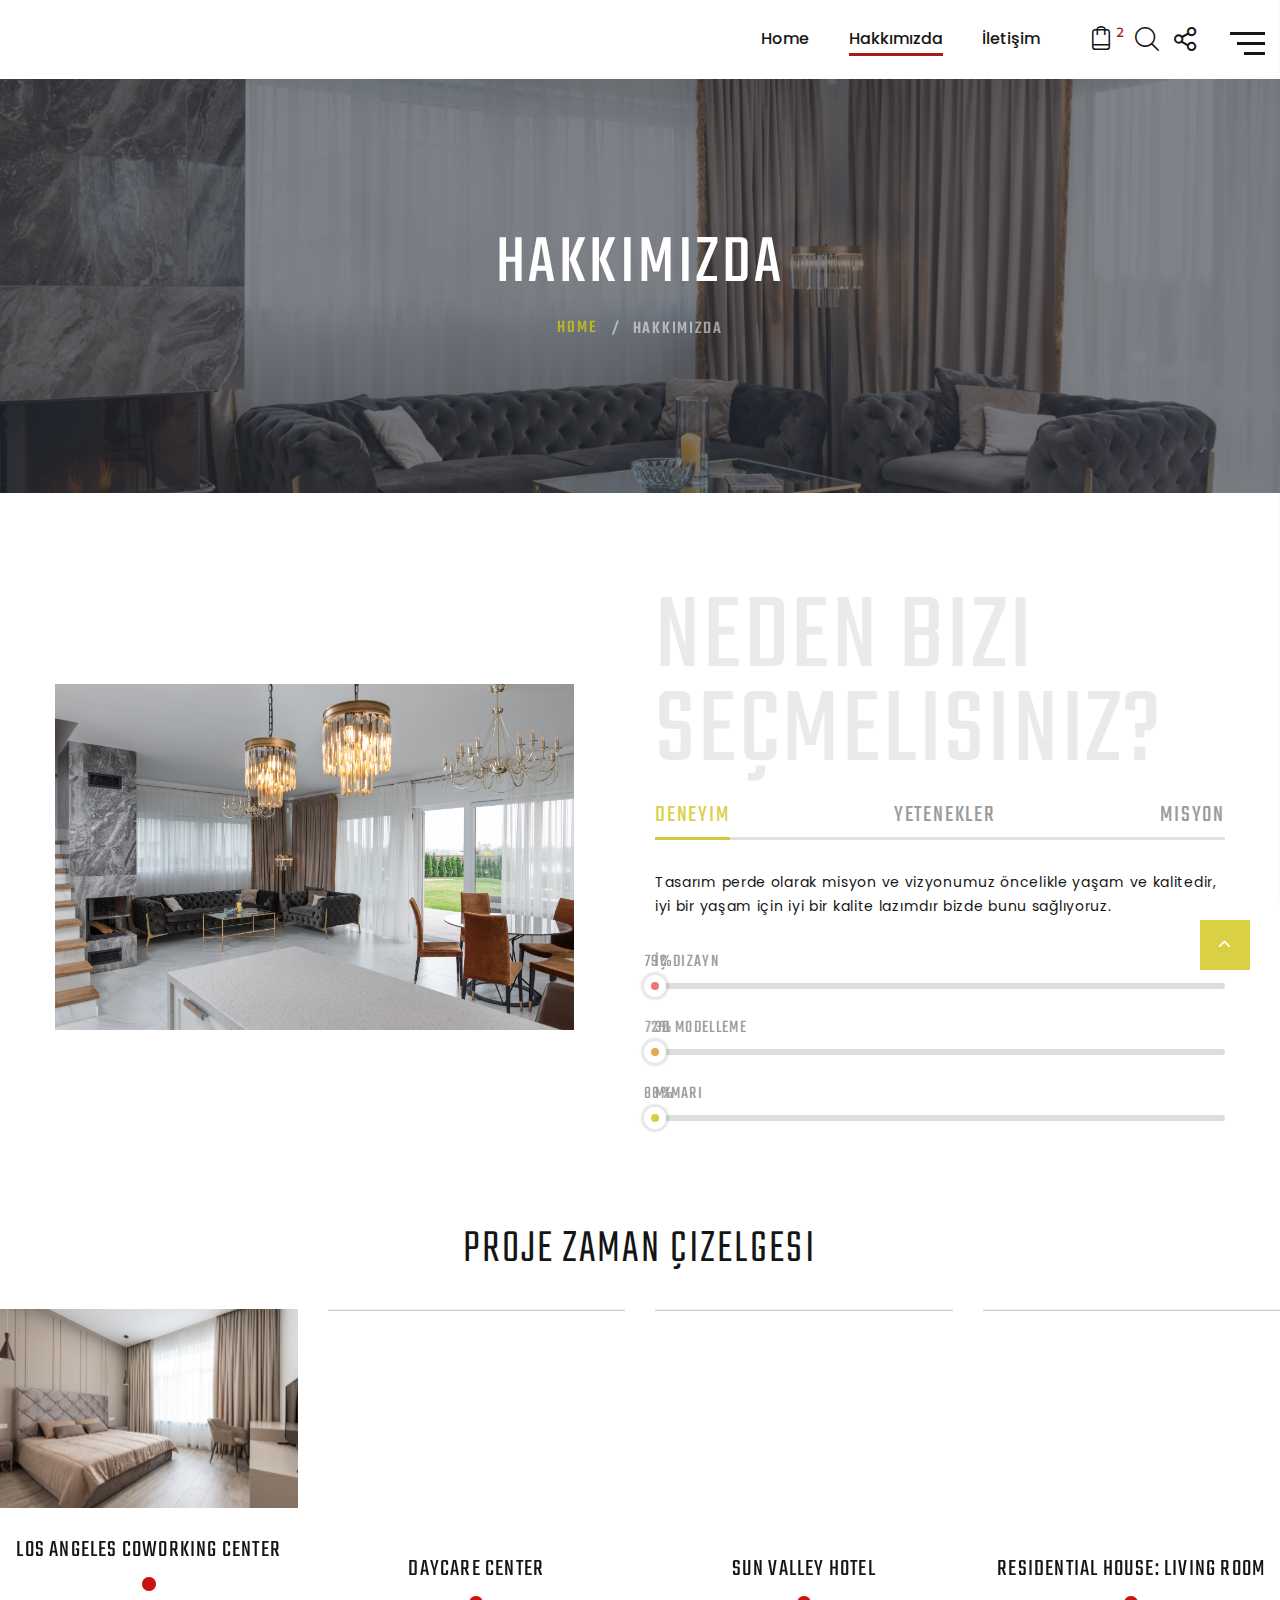
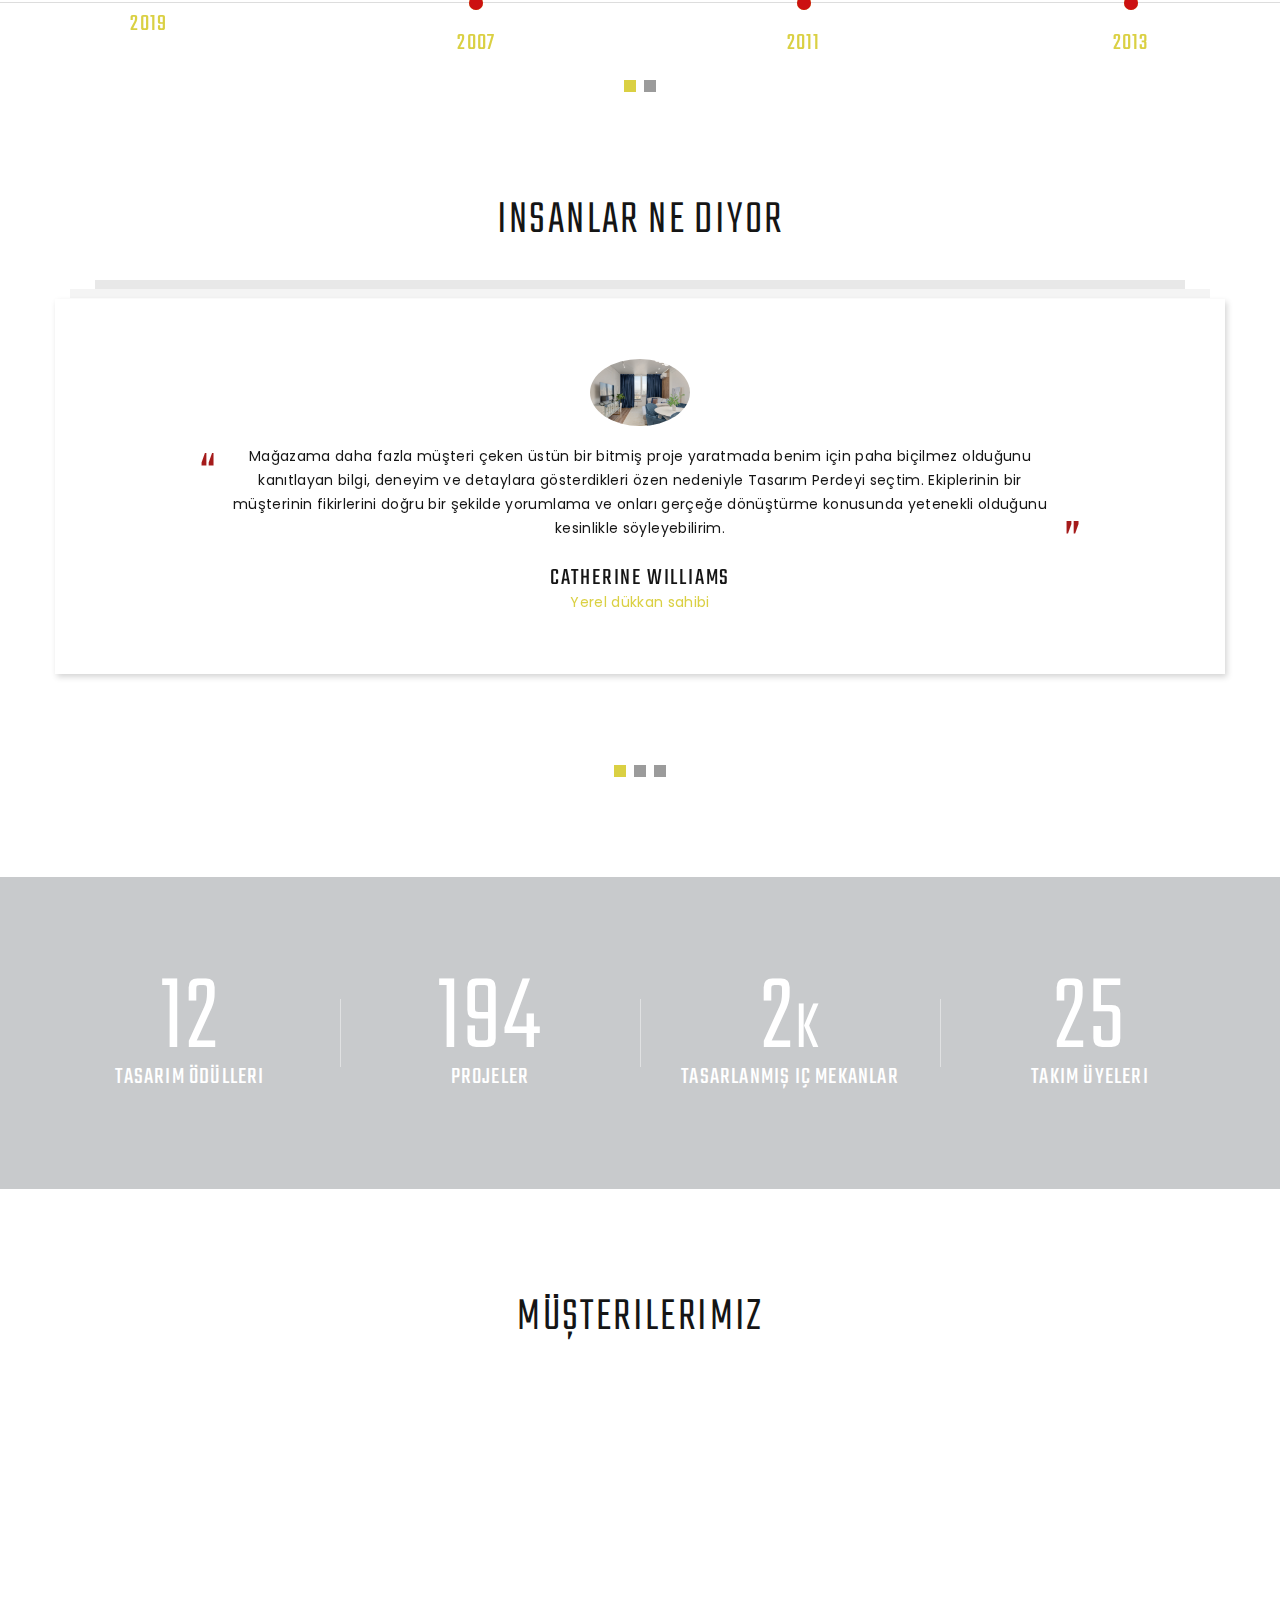
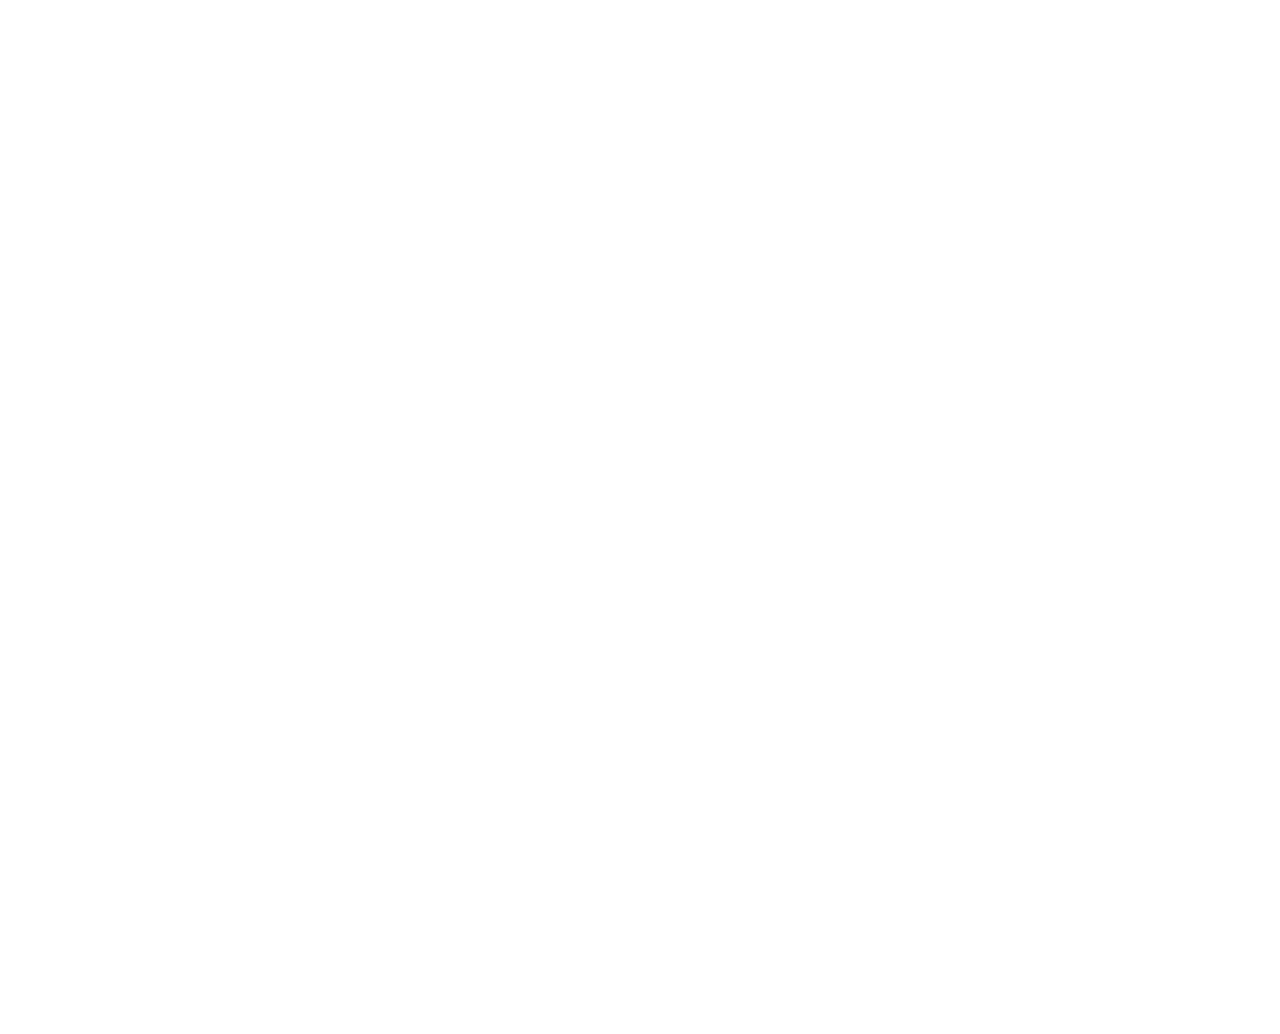
==== commit 4ad2d5d4: "t" ====
--- a/about-us.html
+++ b/about-us.html
@@ -6,7 +6,7 @@
     <meta name="viewport" content="width=device-width, height=device-height, initial-scale=1.0, maximum-scale=1.0, user-scalable=0">
     <meta http-equiv="X-UA-Compatible" content="IE=edge">
     <meta charset="utf-8">
-    <link rel="icon" href="images/favicon.ico" type="image/x-icon">
+    <link rel="icon" href="images/Varlık 2.png" type="image/x-icon">
     <!-- Stylesheets-->
     <link rel="stylesheet" type="text/css" href="//fonts.googleapis.com/css?family=Poppins:400,500%7CTeko:300,400,500%7CMaven+Pro:500">
     <link rel="stylesheet" href="css/bootstrap.css">
@@ -38,7 +38,7 @@
                   <!-- RD Navbar Toggle-->
                   <button class="rd-navbar-toggle" data-rd-navbar-toggle=".rd-navbar-nav-wrap"><span></span></button>
                   <!-- RD Navbar Brand-->
-                  <div class="rd-navbar-brand"><a class="brand" href="index.html"><img src="images/logo11.png" alt="" width="229" height="43"/></a></div>
+                  <div class="rd-navbar-brand"><a class="brand" href="index.html"><img src="images/Varlık 4.png" alt="" width="229" height="43"/></a></div>
                 </div>
                 <div class="rd-navbar-main-element">
                   <div class="rd-navbar-nav-wrap">
